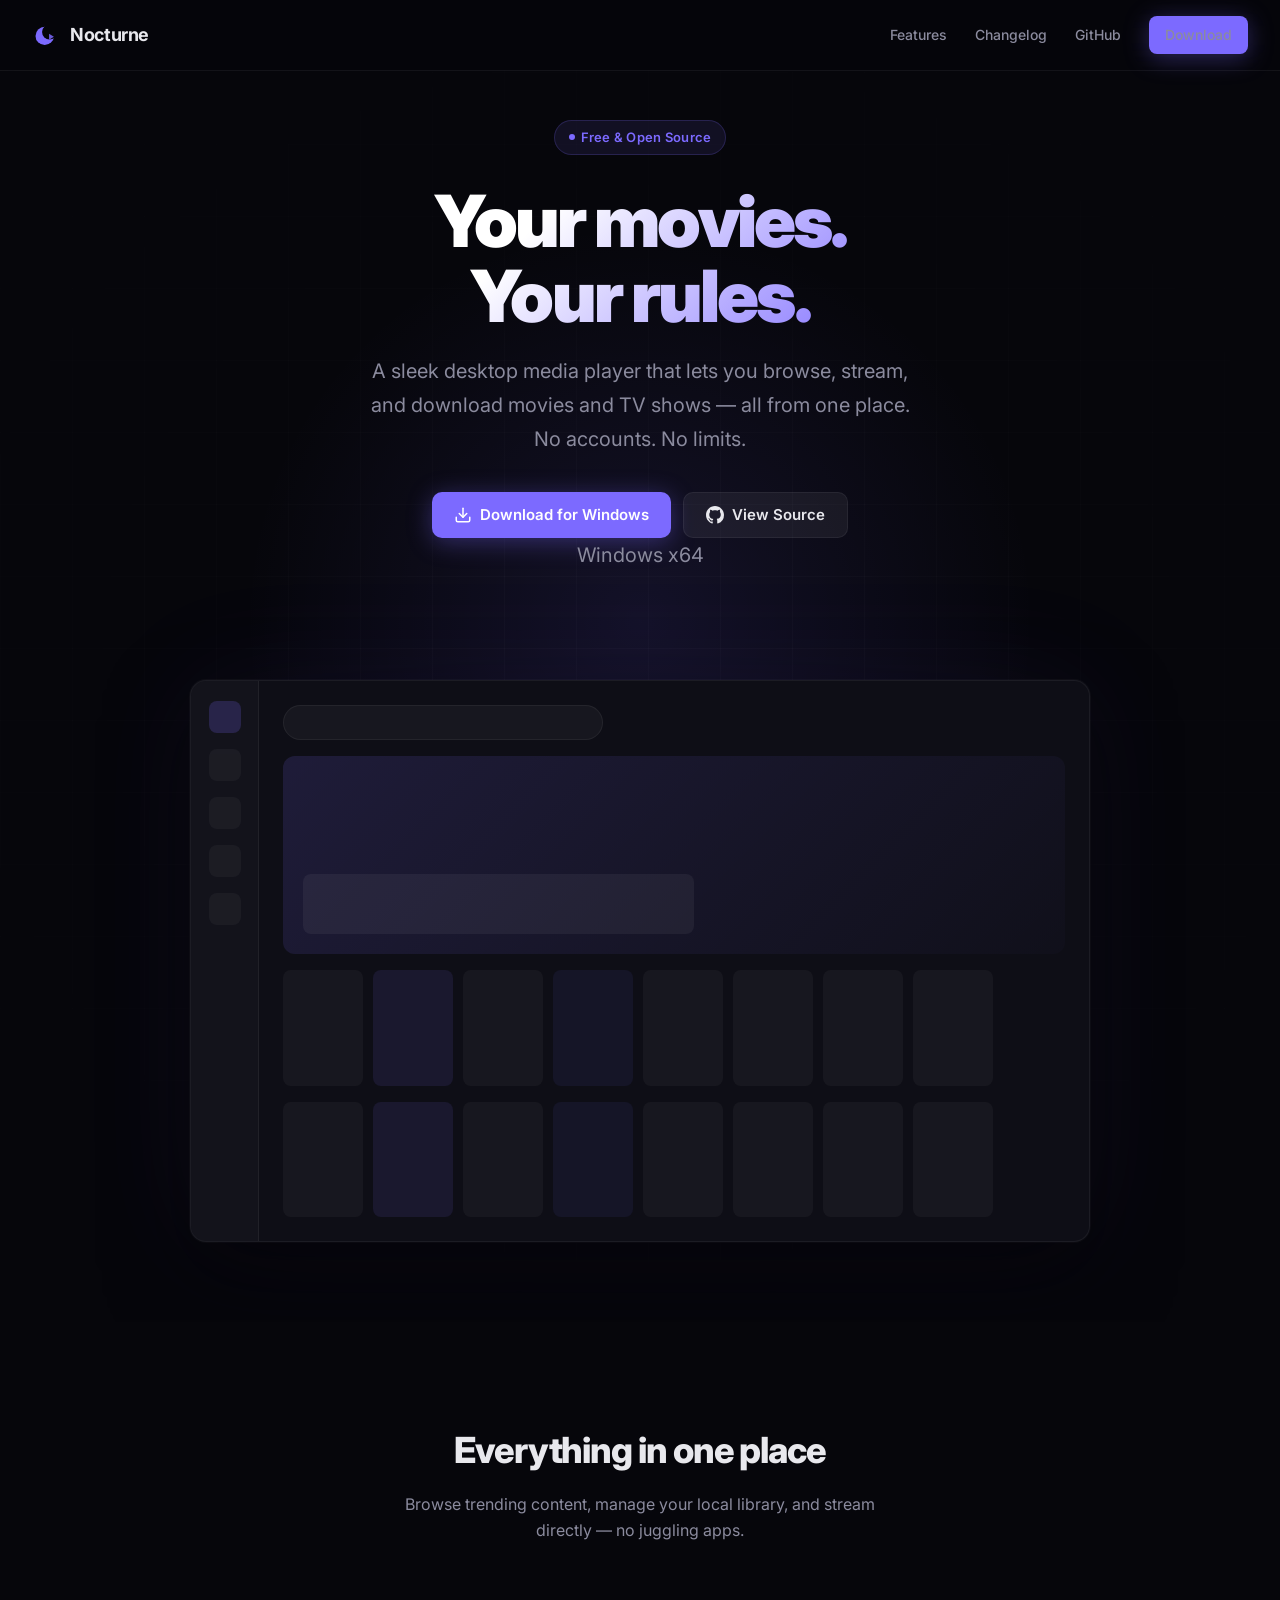
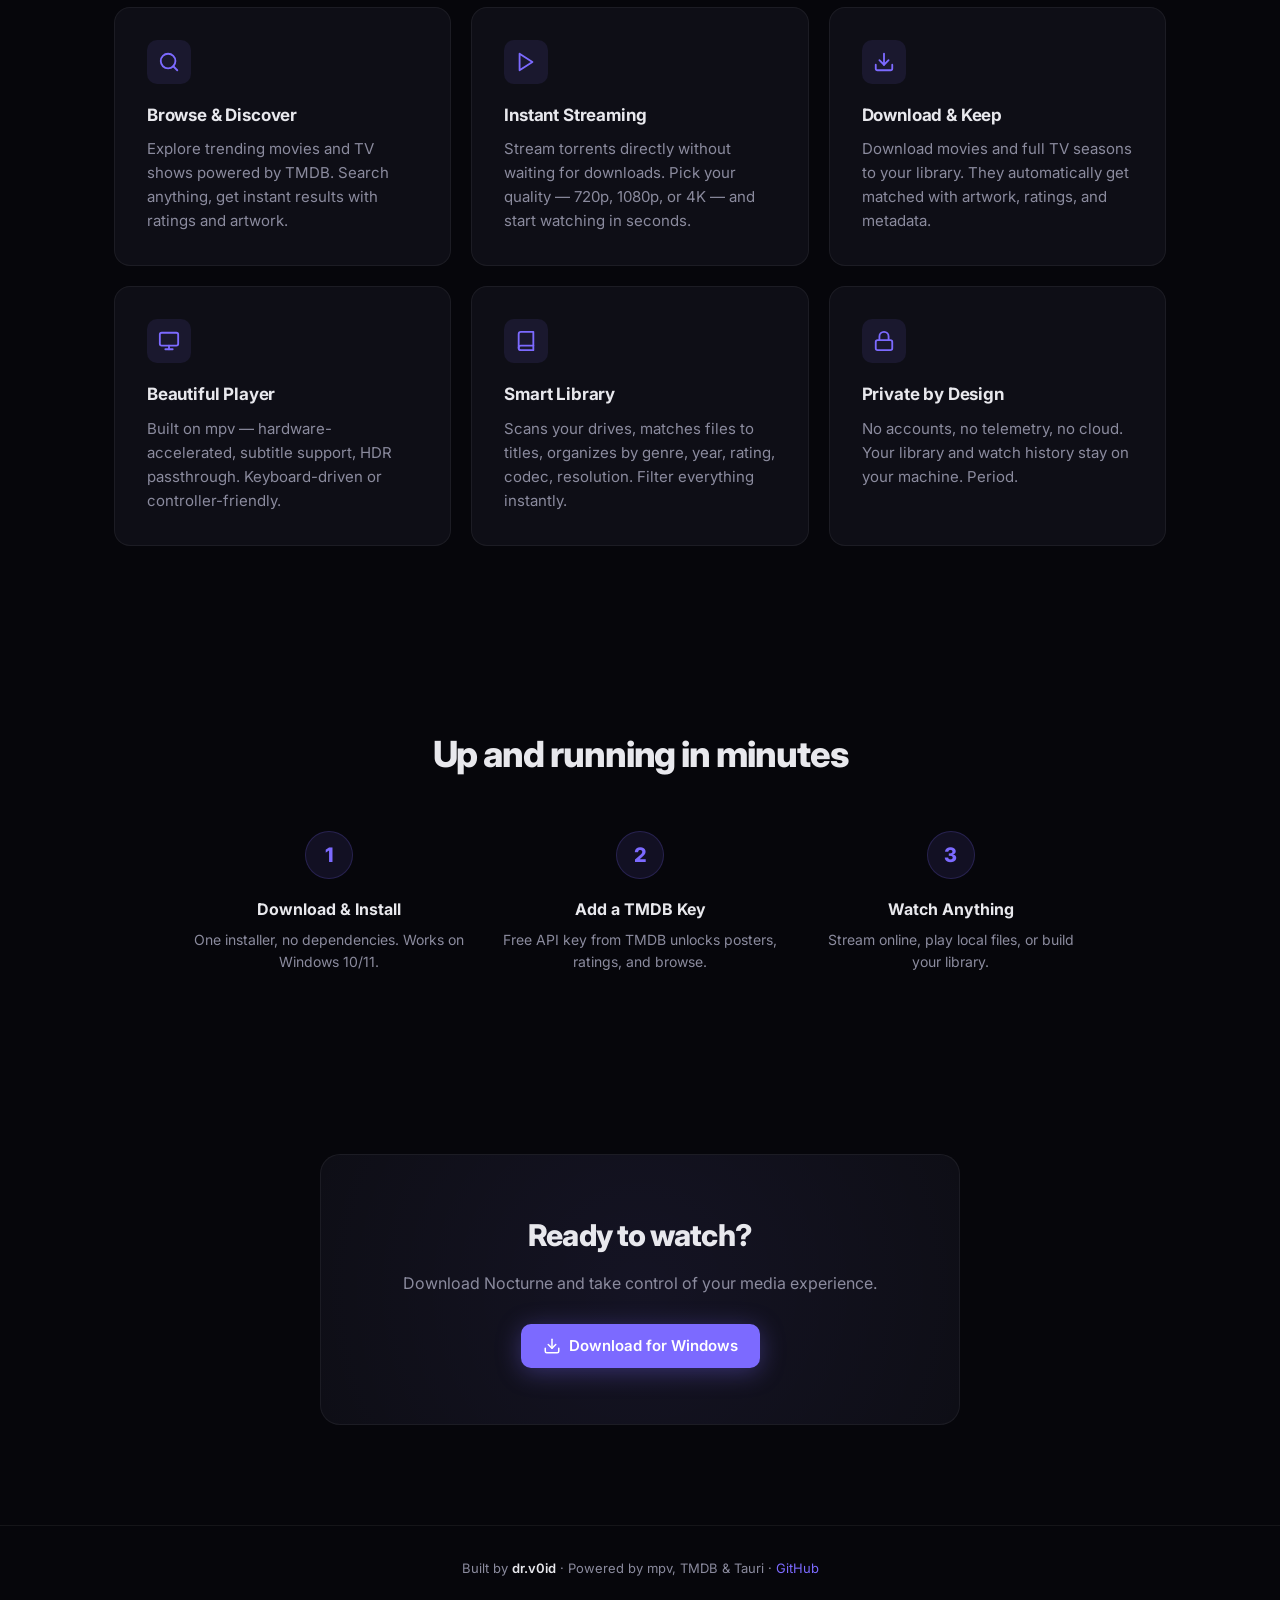
==== index.html @ 1c060f7e "initial commit — Nocturne landing page" ====
<!DOCTYPE html>
<html lang="en">
<head>
  <meta charset="UTF-8">
  <meta name="viewport" content="width=device-width, initial-scale=1.0">
  <title>Nocturne — Stream. Download. Watch.</title>
  <meta name="description" content="A beautiful desktop media player for browsing, streaming, and downloading movies and TV shows. Free and open source.">
  <link rel="preconnect" href="https://fonts.googleapis.com">
  <link rel="preconnect" href="https://fonts.gstatic.com" crossorigin>
  <link href="https://fonts.googleapis.com/css2?family=Inter:wght@400;500;600;700;800;900&display=swap" rel="stylesheet">
  <style>
    *, *::before, *::after { margin: 0; padding: 0; box-sizing: border-box; }

    :root {
      --bg: #06060b;
      --surface: #0e0e16;
      --surface-2: #14141f;
      --border: rgba(255 255 255 / 0.06);
      --text: #e8e8ed;
      --text-muted: #8b8b9e;
      --accent: #7c6aff;
      --accent-glow: rgba(124 106 255 / 0.35);
      --font: 'Inter', -apple-system, BlinkMacSystemFont, sans-serif;
    }

    html { scroll-behavior: smooth; }

    body {
      background: var(--bg);
      color: var(--text);
      font-family: var(--font);
      font-size: 16px;
      line-height: 1.6;
      -webkit-font-smoothing: antialiased;
      overflow-x: hidden;
    }

    a { color: var(--accent); text-decoration: none; }
    a:hover { text-decoration: underline; }

    /* ---- NAV ---- */
    nav {
      position: fixed;
      top: 0;
      left: 0;
      right: 0;
      z-index: 100;
      padding: 16px 32px;
      display: flex;
      align-items: center;
      justify-content: space-between;
      background: rgba(6 6 11 / 0.8);
      backdrop-filter: blur(20px);
      -webkit-backdrop-filter: blur(20px);
      border-bottom: 1px solid var(--border);
    }

    .nav-brand {
      display: flex;
      align-items: center;
      gap: 10px;
      font-weight: 700;
      font-size: 1.125rem;
      letter-spacing: -0.02em;
    }

    .nav-brand svg { color: var(--accent); }

    .nav-links { display: flex; gap: 28px; align-items: center; }
    .nav-links a {
      color: var(--text-muted);
      font-size: 0.875rem;
      font-weight: 500;
      transition: color 200ms;
    }
    .nav-links a:hover { color: var(--text); text-decoration: none; }

    .btn {
      display: inline-flex;
      align-items: center;
      gap: 8px;
      padding: 10px 22px;
      border-radius: 10px;
      font-family: var(--font);
      font-size: 0.9375rem;
      font-weight: 600;
      border: none;
      cursor: pointer;
      transition: all 200ms;
      text-decoration: none;
    }

    .btn-primary {
      background: var(--accent);
      color: #fff;
      box-shadow: 0 4px 24px var(--accent-glow);
    }
    .btn-primary:hover {
      transform: translateY(-1px);
      box-shadow: 0 8px 32px var(--accent-glow);
      text-decoration: none;
    }

    .btn-ghost {
      background: rgba(255 255 255 / 0.06);
      color: var(--text);
      border: 1px solid var(--border);
    }
    .btn-ghost:hover {
      background: rgba(255 255 255 / 0.1);
      text-decoration: none;
    }

    .btn-sm { padding: 8px 16px; font-size: 0.8125rem; border-radius: 8px; }

    /* ---- HERO ---- */
    .hero {
      position: relative;
      min-height: 100vh;
      display: flex;
      flex-direction: column;
      align-items: center;
      justify-content: center;
      text-align: center;
      padding: 120px 24px 80px;
      overflow: hidden;
    }

    .hero-glow {
      position: absolute;
      width: 800px;
      height: 800px;
      border-radius: 50%;
      background: radial-gradient(circle, rgba(124 106 255 / 0.12) 0%, transparent 70%);
      top: 50%;
      left: 50%;
      transform: translate(-50%, -55%);
      pointer-events: none;
    }

    .hero-grid {
      position: absolute;
      inset: 0;
      background-image:
        linear-gradient(rgba(255 255 255 / 0.02) 1px, transparent 1px),
        linear-gradient(90deg, rgba(255 255 255 / 0.02) 1px, transparent 1px);
      background-size: 72px 72px;
      mask-image: radial-gradient(ellipse 70% 60% at 50% 50%, black 20%, transparent 100%);
      -webkit-mask-image: radial-gradient(ellipse 70% 60% at 50% 50%, black 20%, transparent 100%);
      pointer-events: none;
    }

    .hero-content { position: relative; z-index: 1; max-width: 720px; }

    .hero-badge {
      display: inline-flex;
      align-items: center;
      gap: 6px;
      padding: 6px 14px;
      border-radius: 100px;
      background: rgba(124 106 255 / 0.1);
      border: 1px solid rgba(124 106 255 / 0.2);
      color: var(--accent);
      font-size: 0.8125rem;
      font-weight: 600;
      margin-bottom: 28px;
      letter-spacing: 0.02em;
    }

    .hero-badge span { display: inline-block; width: 6px; height: 6px; border-radius: 50%; background: var(--accent); }

    .hero h1 {
      font-size: clamp(2.75rem, 7vw, 4.5rem);
      font-weight: 900;
      line-height: 1.05;
      letter-spacing: -0.04em;
      margin-bottom: 20px;
      background: linear-gradient(135deg, #fff 30%, var(--accent) 100%);
      -webkit-background-clip: text;
      -webkit-text-fill-color: transparent;
      background-clip: text;
    }

    .hero p {
      font-size: clamp(1rem, 2.2vw, 1.25rem);
      color: var(--text-muted);
      max-width: 540px;
      margin: 0 auto 36px;
      line-height: 1.7;
    }

    .hero-actions { display: flex; gap: 12px; justify-content: center; flex-wrap: wrap; }

    .hero-version {
      margin-top: 20px;
      font-size: 0.8125rem;
      color: var(--text-muted);
    }

    .hero-visual {
      position: relative;
      z-index: 1;
      margin-top: 72px;
      width: 100%;
      max-width: 900px;
      aspect-ratio: 16 / 10;
      border-radius: 16px;
      overflow: hidden;
      background: var(--surface);
      border: 1px solid var(--border);
      box-shadow:
        0 32px 80px rgba(0 0 0 / 0.5),
        0 0 0 1px rgba(255 255 255 / 0.03),
        0 0 120px rgba(124 106 255 / 0.08);
    }

    .hero-visual-inner {
      width: 100%;
      height: 100%;
      display: flex;
      align-items: center;
      justify-content: center;
      background:
        radial-gradient(ellipse at 30% 50%, rgba(124 106 255 / 0.06) 0%, transparent 60%),
        linear-gradient(135deg, var(--surface) 0%, var(--bg) 100%);
    }

    .app-mock {
      display: flex;
      width: 100%;
      height: 100%;
    }

    .mock-rail {
      width: 68px;
      background: rgba(255 255 255 / 0.02);
      border-right: 1px solid var(--border);
      display: flex;
      flex-direction: column;
      align-items: center;
      padding: 20px 0;
      gap: 16px;
    }

    .mock-dot {
      width: 32px;
      height: 32px;
      border-radius: 8px;
      background: rgba(255 255 255 / 0.04);
    }
    .mock-dot.active { background: rgba(124 106 255 / 0.2); }

    .mock-content {
      flex: 1;
      padding: 24px;
      display: flex;
      flex-direction: column;
      gap: 16px;
    }

    .mock-search {
      height: 36px;
      border-radius: 18px;
      background: rgba(255 255 255 / 0.04);
      border: 1px solid var(--border);
      max-width: 320px;
    }

    .mock-hero-block {
      height: 40%;
      border-radius: 12px;
      background: linear-gradient(135deg, rgba(124 106 255 / 0.15), rgba(124 106 255 / 0.02));
      position: relative;
      overflow: hidden;
    }

    .mock-hero-block::after {
      content: '';
      position: absolute;
      bottom: 20px;
      left: 20px;
      width: 50%;
      height: 30%;
      background: rgba(255 255 255 / 0.05);
      border-radius: 8px;
    }

    .mock-row {
      display: flex;
      gap: 10px;
      overflow: hidden;
    }

    .mock-poster {
      width: 80px;
      flex-shrink: 0;
      aspect-ratio: 2 / 3;
      border-radius: 8px;
      background: rgba(255 255 255 / 0.04);
    }
    .mock-poster:nth-child(2) { background: rgba(124 106 255 / 0.1); }
    .mock-poster:nth-child(4) { background: rgba(99 102 241 / 0.08); }

    /* ---- FEATURES ---- */
    .features {
      padding: 100px 24px;
      max-width: 1100px;
      margin: 0 auto;
    }

    .features-head {
      text-align: center;
      margin-bottom: 64px;
    }

    .features-head h2 {
      font-size: 2.25rem;
      font-weight: 800;
      letter-spacing: -0.03em;
      margin-bottom: 12px;
    }

    .features-head p {
      color: var(--text-muted);
      max-width: 480px;
      margin: 0 auto;
    }

    .features-grid {
      display: grid;
      grid-template-columns: repeat(auto-fit, minmax(300px, 1fr));
      gap: 20px;
    }

    .feature {
      padding: 32px;
      border-radius: 16px;
      background: var(--surface);
      border: 1px solid var(--border);
      transition: border-color 300ms, transform 300ms;
    }
    .feature:hover {
      border-color: rgba(124 106 255 / 0.2);
      transform: translateY(-2px);
    }

    .feature-icon {
      width: 44px;
      height: 44px;
      border-radius: 10px;
      background: rgba(124 106 255 / 0.1);
      display: grid;
      place-items: center;
      margin-bottom: 18px;
      color: var(--accent);
    }

    .feature h3 {
      font-size: 1.0625rem;
      font-weight: 700;
      margin-bottom: 8px;
      letter-spacing: -0.01em;
    }

    .feature p {
      color: var(--text-muted);
      font-size: 0.9375rem;
      line-height: 1.6;
    }

    /* ---- HOW ---- */
    .how {
      padding: 80px 24px 100px;
      text-align: center;
    }

    .how h2 {
      font-size: 2.25rem;
      font-weight: 800;
      letter-spacing: -0.03em;
      margin-bottom: 48px;
    }

    .steps {
      display: flex;
      gap: 32px;
      justify-content: center;
      max-width: 900px;
      margin: 0 auto;
      flex-wrap: wrap;
    }

    .step {
      flex: 1;
      min-width: 220px;
      max-width: 280px;
      text-align: center;
    }

    .step-num {
      width: 48px;
      height: 48px;
      border-radius: 50%;
      background: rgba(124 106 255 / 0.1);
      border: 1px solid rgba(124 106 255 / 0.2);
      display: inline-grid;
      place-items: center;
      font-weight: 800;
      font-size: 1.25rem;
      color: var(--accent);
      margin-bottom: 18px;
    }

    .step h3 {
      font-size: 1rem;
      font-weight: 700;
      margin-bottom: 6px;
    }

    .step p {
      color: var(--text-muted);
      font-size: 0.875rem;
    }

    /* ---- CTA ---- */
    .cta {
      padding: 80px 24px 100px;
      text-align: center;
    }

    .cta-box {
      max-width: 640px;
      margin: 0 auto;
      padding: 56px 40px;
      border-radius: 20px;
      background: var(--surface);
      border: 1px solid var(--border);
      position: relative;
      overflow: hidden;
    }

    .cta-box::before {
      content: '';
      position: absolute;
      top: -50%;
      left: -50%;
      width: 200%;
      height: 200%;
      background: radial-gradient(circle at center, rgba(124 106 255 / 0.06) 0%, transparent 50%);
      pointer-events: none;
    }

    .cta-box h2 {
      font-size: 1.875rem;
      font-weight: 800;
      letter-spacing: -0.03em;
      margin-bottom: 12px;
      position: relative;
    }

    .cta-box p {
      color: var(--text-muted);
      margin-bottom: 28px;
      position: relative;
    }

    .cta-box .btn { position: relative; }

    /* ---- FOOTER ---- */
    footer {
      padding: 32px 24px;
      text-align: center;
      border-top: 1px solid var(--border);
      color: var(--text-muted);
      font-size: 0.8125rem;
    }

    footer .credit {
      font-weight: 600;
      color: var(--text);
    }

    /* ---- ANIMATIONS ---- */
    @keyframes fadeUp {
      from { opacity: 0; transform: translateY(24px); }
      to { opacity: 1; transform: translateY(0); }
    }

    .hero-content { animation: fadeUp 0.8s ease-out both; }
    .hero-visual { animation: fadeUp 0.8s 0.2s ease-out both; }

    .fade-in {
      opacity: 0;
      transform: translateY(20px);
      transition: opacity 0.6s ease-out, transform 0.6s ease-out;
    }
    .fade-in.visible {
      opacity: 1;
      transform: translateY(0);
    }

    /* ---- RESPONSIVE ---- */
    @media (max-width: 768px) {
      nav { padding: 12px 16px; }
      .nav-links a:not(.btn) { display: none; }
      .hero { padding: 100px 16px 60px; }
      .hero-visual { margin-top: 48px; border-radius: 12px; }
      .mock-rail { width: 48px; }
      .mock-poster { width: 56px; }
      .features { padding: 64px 16px; }
      .features-grid { grid-template-columns: 1fr; }
      .steps { flex-direction: column; align-items: center; }
    }
  </style>
</head>
<body>
  <nav>
    <div class="nav-brand">
      <svg width="28" height="28" viewBox="0 0 64 64" fill="none">
        <defs>
          <mask id="brand-cut">
            <rect width="64" height="64" fill="white"/>
            <circle cx="40" cy="25" r="17" fill="black"/>
          </mask>
        </defs>
        <circle cx="29" cy="34" r="21" fill="currentColor" mask="url(#brand-cut)"/>
        <path d="M39 29 L50 36 L39 43 Z" fill="currentColor" opacity="0.85"/>
      </svg>
      Nocturne
    </div>
    <div class="nav-links">
      <a href="#features">Features</a>
      <a href="https://github.com/FlinnZee/nocturne-app/releases" target="_blank">Changelog</a>
      <a href="https://github.com/FlinnZee/nocturne-app" target="_blank">GitHub</a>
      <a href="#download" class="btn btn-primary btn-sm">Download</a>
    </div>
  </nav>

  <section class="hero">
    <div class="hero-glow"></div>
    <div class="hero-grid"></div>
    <div class="hero-content">
      <div class="hero-badge"><span></span> Free &amp; Open Source</div>
      <h1>Your movies.<br>Your rules.</h1>
      <p>A sleek desktop media player that lets you browse, stream, and download movies and TV shows — all from one place. No accounts. No limits.</p>
      <div class="hero-actions">
        <a href="#" id="download-btn" class="btn btn-primary">
          <svg width="18" height="18" viewBox="0 0 24 24" fill="none" stroke="currentColor" stroke-width="2" stroke-linecap="round" stroke-linejoin="round"><path d="M21 15v4a2 2 0 0 1-2 2H5a2 2 0 0 1-2-2v-4"/><polyline points="7 10 12 15 17 10"/><line x1="12" y1="15" x2="12" y2="3"/></svg>
          Download for Windows
        </a>
        <a href="https://github.com/FlinnZee/nocturne-app" target="_blank" class="btn btn-ghost">
          <svg width="18" height="18" viewBox="0 0 24 24" fill="currentColor"><path d="M12 0C5.37 0 0 5.37 0 12c0 5.31 3.435 9.795 8.205 11.385.6.105.825-.255.825-.57 0-.285-.015-1.23-.015-2.235-3.015.555-3.795-.735-4.035-1.41-.135-.345-.72-1.41-1.23-1.695-.42-.225-1.02-.78-.015-.795.945-.015 1.62.87 1.845 1.23 1.08 1.815 2.805 1.305 3.495.99.105-.78.42-1.305.765-1.605-2.67-.3-5.46-1.335-5.46-5.925 0-1.305.465-2.385 1.23-3.225-.12-.3-.54-1.53.12-3.18 0 0 1.005-.315 3.3 1.23.96-.27 1.98-.405 3-.405s2.04.135 3 .405c2.295-1.56 3.3-1.23 3.3-1.23.66 1.65.24 2.88.12 3.18.765.84 1.23 1.905 1.23 3.225 0 4.605-2.805 5.625-5.475 5.925.435.375.81 1.095.81 2.22 0 1.605-.015 2.895-.015 3.3 0 .315.225.69.825.57A12.02 12.02 0 0 0 24 12c0-6.63-5.37-12-12-12z"/></svg>
          View Source
        </a>
      </div>
      <p class="hero-version" id="version-text">Latest release loading…</p>
    </div>

    <div class="hero-visual">
      <div class="app-mock">
        <div class="mock-rail">
          <div class="mock-dot active"></div>
          <div class="mock-dot"></div>
          <div class="mock-dot"></div>
          <div class="mock-dot"></div>
          <div class="mock-dot"></div>
        </div>
        <div class="mock-content">
          <div class="mock-search"></div>
          <div class="mock-hero-block"></div>
          <div class="mock-row">
            <div class="mock-poster"></div>
            <div class="mock-poster"></div>
            <div class="mock-poster"></div>
            <div class="mock-poster"></div>
            <div class="mock-poster"></div>
            <div class="mock-poster"></div>
            <div class="mock-poster"></div>
            <div class="mock-poster"></div>
          </div>
          <div class="mock-row">
            <div class="mock-poster"></div>
            <div class="mock-poster"></div>
            <div class="mock-poster"></div>
            <div class="mock-poster"></div>
            <div class="mock-poster"></div>
            <div class="mock-poster"></div>
            <div class="mock-poster"></div>
            <div class="mock-poster"></div>
          </div>
        </div>
      </div>
    </div>
  </section>

  <section class="features" id="features">
    <div class="features-head fade-in">
      <h2>Everything in one place</h2>
      <p>Browse trending content, manage your local library, and stream directly — no juggling apps.</p>
    </div>
    <div class="features-grid">
      <div class="feature fade-in">
        <div class="feature-icon">
          <svg width="22" height="22" viewBox="0 0 24 24" fill="none" stroke="currentColor" stroke-width="2" stroke-linecap="round" stroke-linejoin="round"><circle cx="11" cy="11" r="8"/><line x1="21" y1="21" x2="16.65" y2="16.65"/></svg>
        </div>
        <h3>Browse &amp; Discover</h3>
        <p>Explore trending movies and TV shows powered by TMDB. Search anything, get instant results with ratings and artwork.</p>
      </div>
      <div class="feature fade-in">
        <div class="feature-icon">
          <svg width="22" height="22" viewBox="0 0 24 24" fill="none" stroke="currentColor" stroke-width="2" stroke-linecap="round" stroke-linejoin="round"><polygon points="5 3 19 12 5 21 5 3"/></svg>
        </div>
        <h3>Instant Streaming</h3>
        <p>Stream torrents directly without waiting for downloads. Pick your quality — 720p, 1080p, or 4K — and start watching in seconds.</p>
      </div>
      <div class="feature fade-in">
        <div class="feature-icon">
          <svg width="22" height="22" viewBox="0 0 24 24" fill="none" stroke="currentColor" stroke-width="2" stroke-linecap="round" stroke-linejoin="round"><path d="M21 15v4a2 2 0 0 1-2 2H5a2 2 0 0 1-2-2v-4"/><polyline points="7 10 12 15 17 10"/><line x1="12" y1="15" x2="12" y2="3"/></svg>
        </div>
        <h3>Download &amp; Keep</h3>
        <p>Download movies and full TV seasons to your library. They automatically get matched with artwork, ratings, and metadata.</p>
      </div>
      <div class="feature fade-in">
        <div class="feature-icon">
          <svg width="22" height="22" viewBox="0 0 24 24" fill="none" stroke="currentColor" stroke-width="2" stroke-linecap="round" stroke-linejoin="round"><rect x="2" y="3" width="20" height="14" rx="2" ry="2"/><line x1="8" y1="21" x2="16" y2="21"/><line x1="12" y1="17" x2="12" y2="21"/></svg>
        </div>
        <h3>Beautiful Player</h3>
        <p>Built on mpv — hardware-accelerated, subtitle support, HDR passthrough. Keyboard-driven or controller-friendly.</p>
      </div>
      <div class="feature fade-in">
        <div class="feature-icon">
          <svg width="22" height="22" viewBox="0 0 24 24" fill="none" stroke="currentColor" stroke-width="2" stroke-linecap="round" stroke-linejoin="round"><path d="M4 19.5A2.5 2.5 0 0 1 6.5 17H20"/><path d="M6.5 2H20v20H6.5A2.5 2.5 0 0 1 4 19.5v-15A2.5 2.5 0 0 1 6.5 2z"/></svg>
        </div>
        <h3>Smart Library</h3>
        <p>Scans your drives, matches files to titles, organizes by genre, year, rating, codec, resolution. Filter everything instantly.</p>
      </div>
      <div class="feature fade-in">
        <div class="feature-icon">
          <svg width="22" height="22" viewBox="0 0 24 24" fill="none" stroke="currentColor" stroke-width="2" stroke-linecap="round" stroke-linejoin="round"><rect x="3" y="11" width="18" height="11" rx="2" ry="2"/><path d="M7 11V7a5 5 0 0 1 10 0v4"/></svg>
        </div>
        <h3>Private by Design</h3>
        <p>No accounts, no telemetry, no cloud. Your library and watch history stay on your machine. Period.</p>
      </div>
    </div>
  </section>

  <section class="how">
    <h2 class="fade-in">Up and running in minutes</h2>
    <div class="steps">
      <div class="step fade-in">
        <div class="step-num">1</div>
        <h3>Download &amp; Install</h3>
        <p>One installer, no dependencies. Works on Windows 10/11.</p>
      </div>
      <div class="step fade-in">
        <div class="step-num">2</div>
        <h3>Add a TMDB Key</h3>
        <p>Free API key from TMDB unlocks posters, ratings, and browse.</p>
      </div>
      <div class="step fade-in">
        <div class="step-num">3</div>
        <h3>Watch Anything</h3>
        <p>Stream online, play local files, or build your library.</p>
      </div>
    </div>
  </section>

  <section class="cta" id="download">
    <div class="cta-box fade-in">
      <h2>Ready to watch?</h2>
      <p>Download Nocturne and take control of your media experience.</p>
      <a href="#" id="cta-download-btn" class="btn btn-primary">
        <svg width="18" height="18" viewBox="0 0 24 24" fill="none" stroke="currentColor" stroke-width="2" stroke-linecap="round" stroke-linejoin="round"><path d="M21 15v4a2 2 0 0 1-2 2H5a2 2 0 0 1-2-2v-4"/><polyline points="7 10 12 15 17 10"/><line x1="12" y1="15" x2="12" y2="3"/></svg>
        Download for Windows
      </a>
    </div>
  </section>

  <footer>
    <p>Built by <span class="credit">dr.v0id</span> &middot; Powered by mpv, TMDB &amp; Tauri &middot; <a href="https://github.com/FlinnZee/nocturne-app" target="_blank">GitHub</a></p>
  </footer>

  <script>
    // Auto-fetch latest release
    (async () => {
      try {
        const res = await fetch('https://api.github.com/repos/FlinnZee/nocturne-app/releases/latest');
        if (!res.ok) throw new Error();
        const data = await res.json();
        const asset = data.assets?.find(a => a.name.endsWith('.exe'));
        const url = asset?.browser_download_url || data.html_url;
        const version = data.tag_name || '';

        document.getElementById('download-btn').href = url;
        document.getElementById('cta-download-btn').href = url;
        document.getElementById('version-text').textContent = version ? `${version} — Windows x64` : 'Windows x64';
      } catch {
        const fallback = 'https://github.com/FlinnZee/nocturne-app/releases/latest';
        document.getElementById('download-btn').href = fallback;
        document.getElementById('cta-download-btn').href = fallback;
        document.getElementById('version-text').textContent = 'Windows x64';
      }
    })();

    // Scroll fade-in
    const observer = new IntersectionObserver((entries) => {
      entries.forEach(e => { if (e.isIntersecting) { e.target.classList.add('visible'); observer.unobserve(e.target); } });
    }, { threshold: 0.15 });
    document.querySelectorAll('.fade-in').forEach(el => observer.observe(el));
  </script>
</body>
</html>
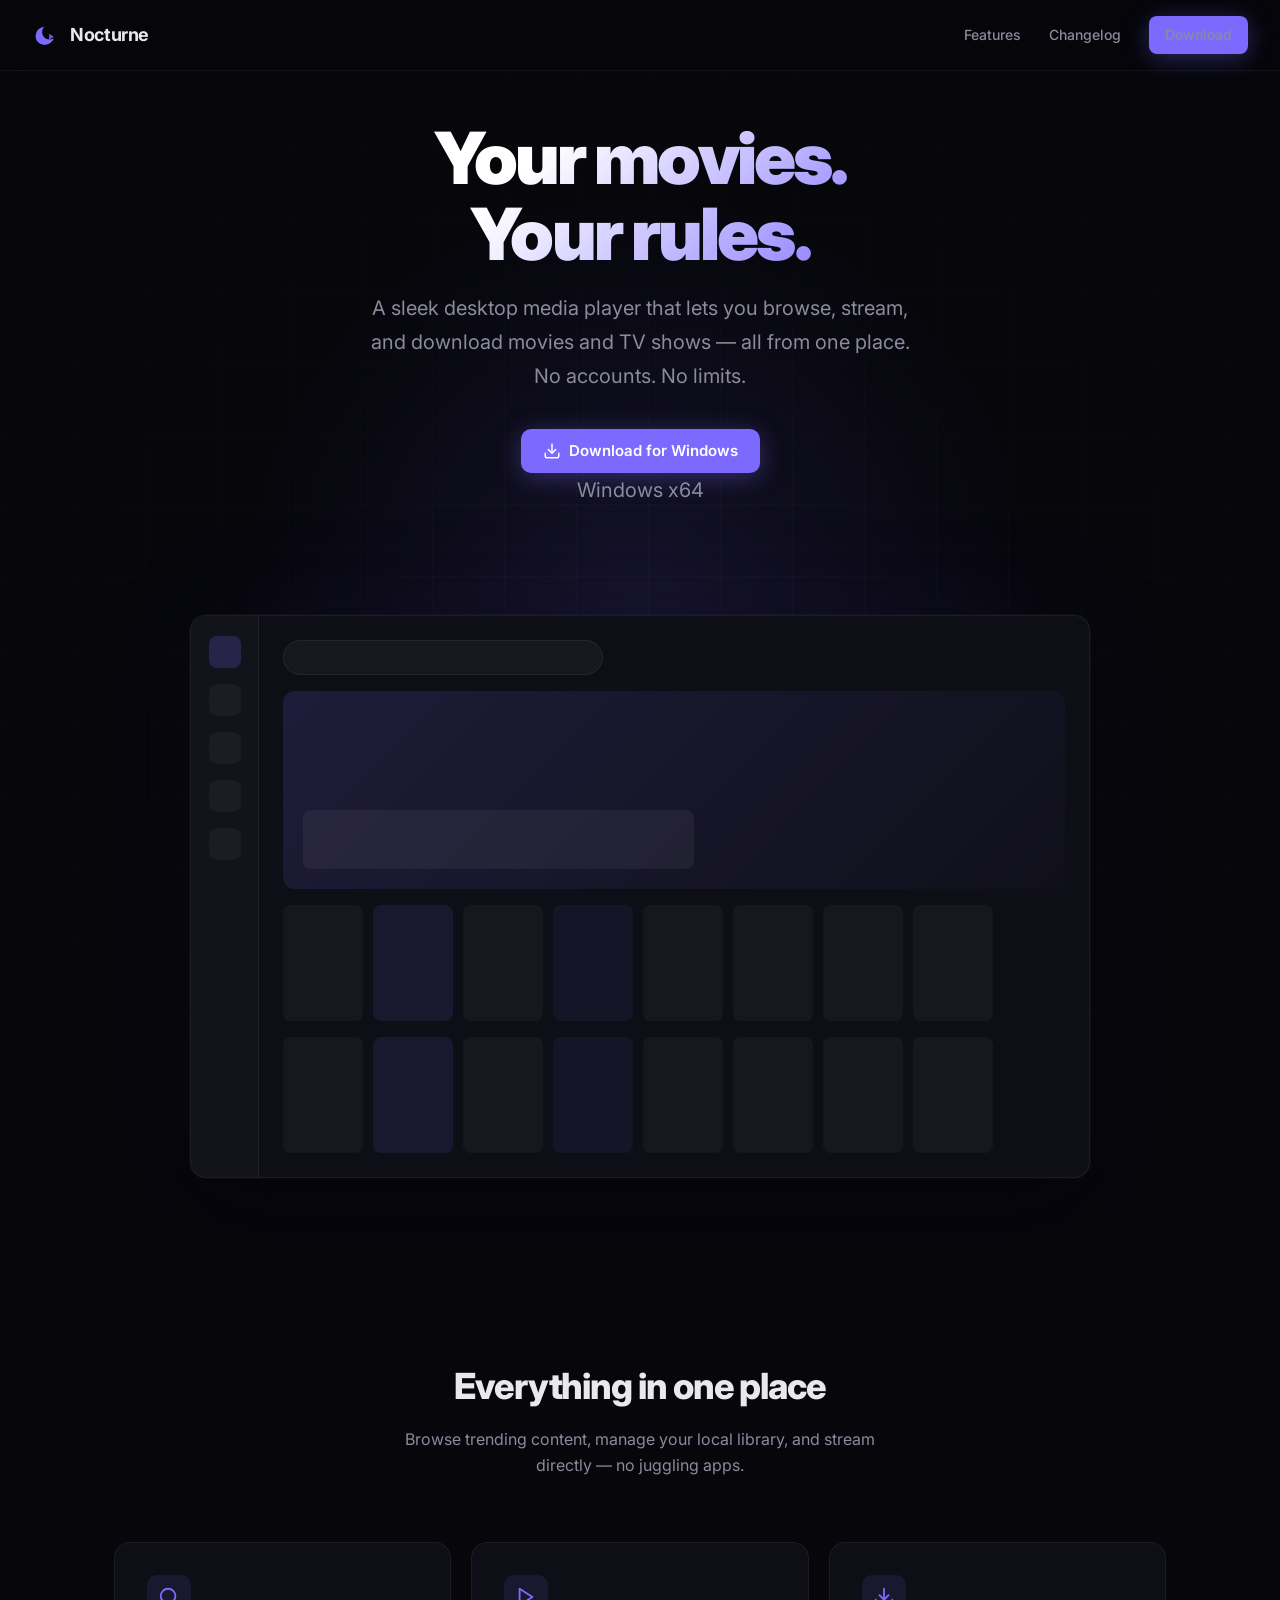
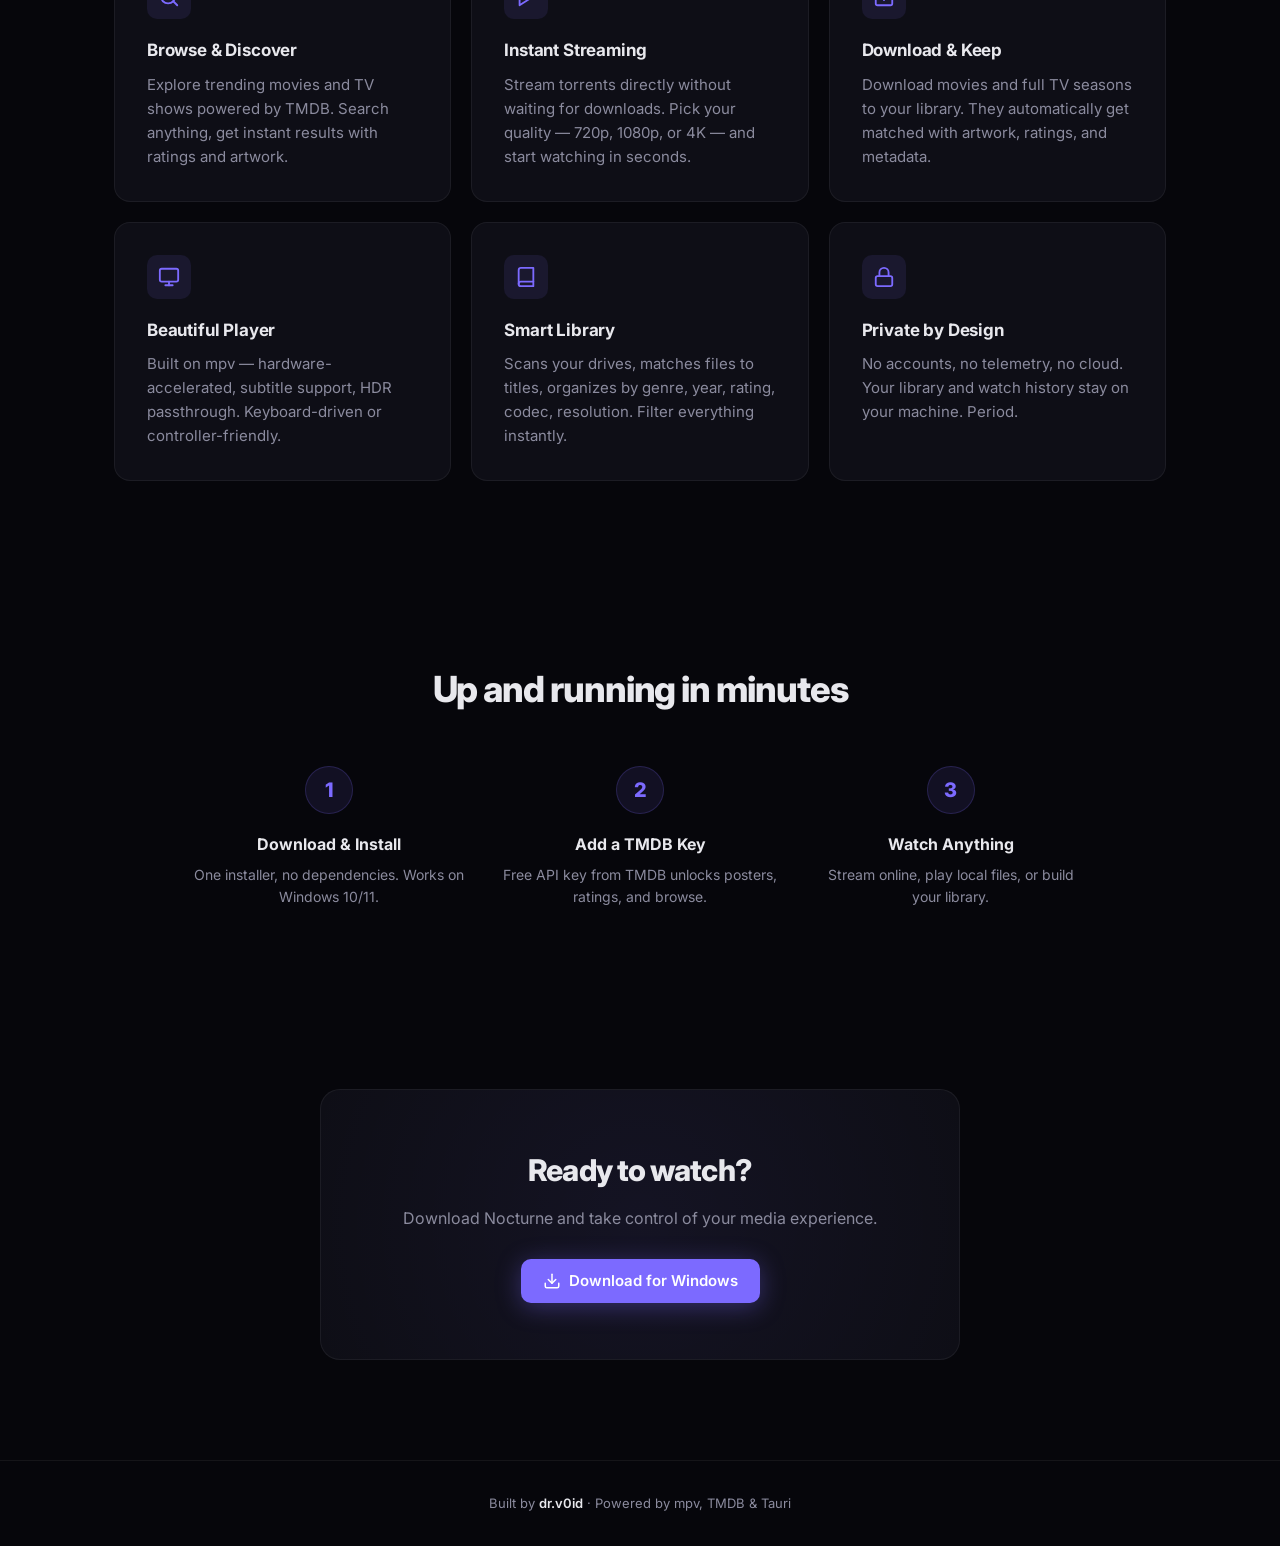
==== commit 3d55e7e2: "remove open source references and view source button" ====
--- a/index.html
+++ b/index.html
@@ -4,7 +4,7 @@
   <meta charset="UTF-8">
   <meta name="viewport" content="width=device-width, initial-scale=1.0">
   <title>Nocturne — Stream. Download. Watch.</title>
-  <meta name="description" content="A beautiful desktop media player for browsing, streaming, and downloading movies and TV shows. Free and open source.">
+  <meta name="description" content="A beautiful desktop media player for browsing, streaming, and downloading movies and TV shows. Free for Windows.">
   <link rel="preconnect" href="https://fonts.googleapis.com">
   <link rel="preconnect" href="https://fonts.gstatic.com" crossorigin>
   <link href="https://fonts.googleapis.com/css2?family=Inter:wght@400;500;600;700;800;900&display=swap" rel="stylesheet">
@@ -101,16 +101,6 @@
       text-decoration: none;
     }
 
-    .btn-ghost {
-      background: rgba(255 255 255 / 0.06);
-      color: var(--text);
-      border: 1px solid var(--border);
-    }
-    .btn-ghost:hover {
-      background: rgba(255 255 255 / 0.1);
-      text-decoration: none;
-    }
-
     .btn-sm { padding: 8px 16px; font-size: 0.8125rem; border-radius: 8px; }
 
     /* ---- HERO ---- */
@@ -151,23 +141,6 @@
     }
 
     .hero-content { position: relative; z-index: 1; max-width: 720px; }
-
-    .hero-badge {
-      display: inline-flex;
-      align-items: center;
-      gap: 6px;
-      padding: 6px 14px;
-      border-radius: 100px;
-      background: rgba(124 106 255 / 0.1);
-      border: 1px solid rgba(124 106 255 / 0.2);
-      color: var(--accent);
-      font-size: 0.8125rem;
-      font-weight: 600;
-      margin-bottom: 28px;
-      letter-spacing: 0.02em;
-    }
-
-    .hero-badge span { display: inline-block; width: 6px; height: 6px; border-radius: 50%; background: var(--accent); }
 
     .hero h1 {
       font-size: clamp(2.75rem, 7vw, 4.5rem);
@@ -531,7 +504,6 @@
     <div class="nav-links">
       <a href="#features">Features</a>
       <a href="https://github.com/FlinnZee/nocturne-app/releases" target="_blank">Changelog</a>
-      <a href="https://github.com/FlinnZee/nocturne-app" target="_blank">GitHub</a>
       <a href="#download" class="btn btn-primary btn-sm">Download</a>
     </div>
   </nav>
@@ -540,17 +512,12 @@
     <div class="hero-glow"></div>
     <div class="hero-grid"></div>
     <div class="hero-content">
-      <div class="hero-badge"><span></span> Free &amp; Open Source</div>
       <h1>Your movies.<br>Your rules.</h1>
       <p>A sleek desktop media player that lets you browse, stream, and download movies and TV shows — all from one place. No accounts. No limits.</p>
       <div class="hero-actions">
         <a href="#" id="download-btn" class="btn btn-primary">
           <svg width="18" height="18" viewBox="0 0 24 24" fill="none" stroke="currentColor" stroke-width="2" stroke-linecap="round" stroke-linejoin="round"><path d="M21 15v4a2 2 0 0 1-2 2H5a2 2 0 0 1-2-2v-4"/><polyline points="7 10 12 15 17 10"/><line x1="12" y1="15" x2="12" y2="3"/></svg>
           Download for Windows
-        </a>
-        <a href="https://github.com/FlinnZee/nocturne-app" target="_blank" class="btn btn-ghost">
-          <svg width="18" height="18" viewBox="0 0 24 24" fill="currentColor"><path d="M12 0C5.37 0 0 5.37 0 12c0 5.31 3.435 9.795 8.205 11.385.6.105.825-.255.825-.57 0-.285-.015-1.23-.015-2.235-3.015.555-3.795-.735-4.035-1.41-.135-.345-.72-1.41-1.23-1.695-.42-.225-1.02-.78-.015-.795.945-.015 1.62.87 1.845 1.23 1.08 1.815 2.805 1.305 3.495.99.105-.78.42-1.305.765-1.605-2.67-.3-5.46-1.335-5.46-5.925 0-1.305.465-2.385 1.23-3.225-.12-.3-.54-1.53.12-3.18 0 0 1.005-.315 3.3 1.23.96-.27 1.98-.405 3-.405s2.04.135 3 .405c2.295-1.56 3.3-1.23 3.3-1.23.66 1.65.24 2.88.12 3.18.765.84 1.23 1.905 1.23 3.225 0 4.605-2.805 5.625-5.475 5.925.435.375.81 1.095.81 2.22 0 1.605-.015 2.895-.015 3.3 0 .315.225.69.825.57A12.02 12.02 0 0 0 24 12c0-6.63-5.37-12-12-12z"/></svg>
-          View Source
         </a>
       </div>
       <p class="hero-version" id="version-text">Latest release loading…</p>
@@ -677,7 +644,7 @@
   </section>
 
   <footer>
-    <p>Built by <span class="credit">dr.v0id</span> &middot; Powered by mpv, TMDB &amp; Tauri &middot; <a href="https://github.com/FlinnZee/nocturne-app" target="_blank">GitHub</a></p>
+    <p>Built by <span class="credit">dr.v0id</span> &middot; Powered by mpv, TMDB &amp; Tauri</p>
   </footer>
 
   <script>
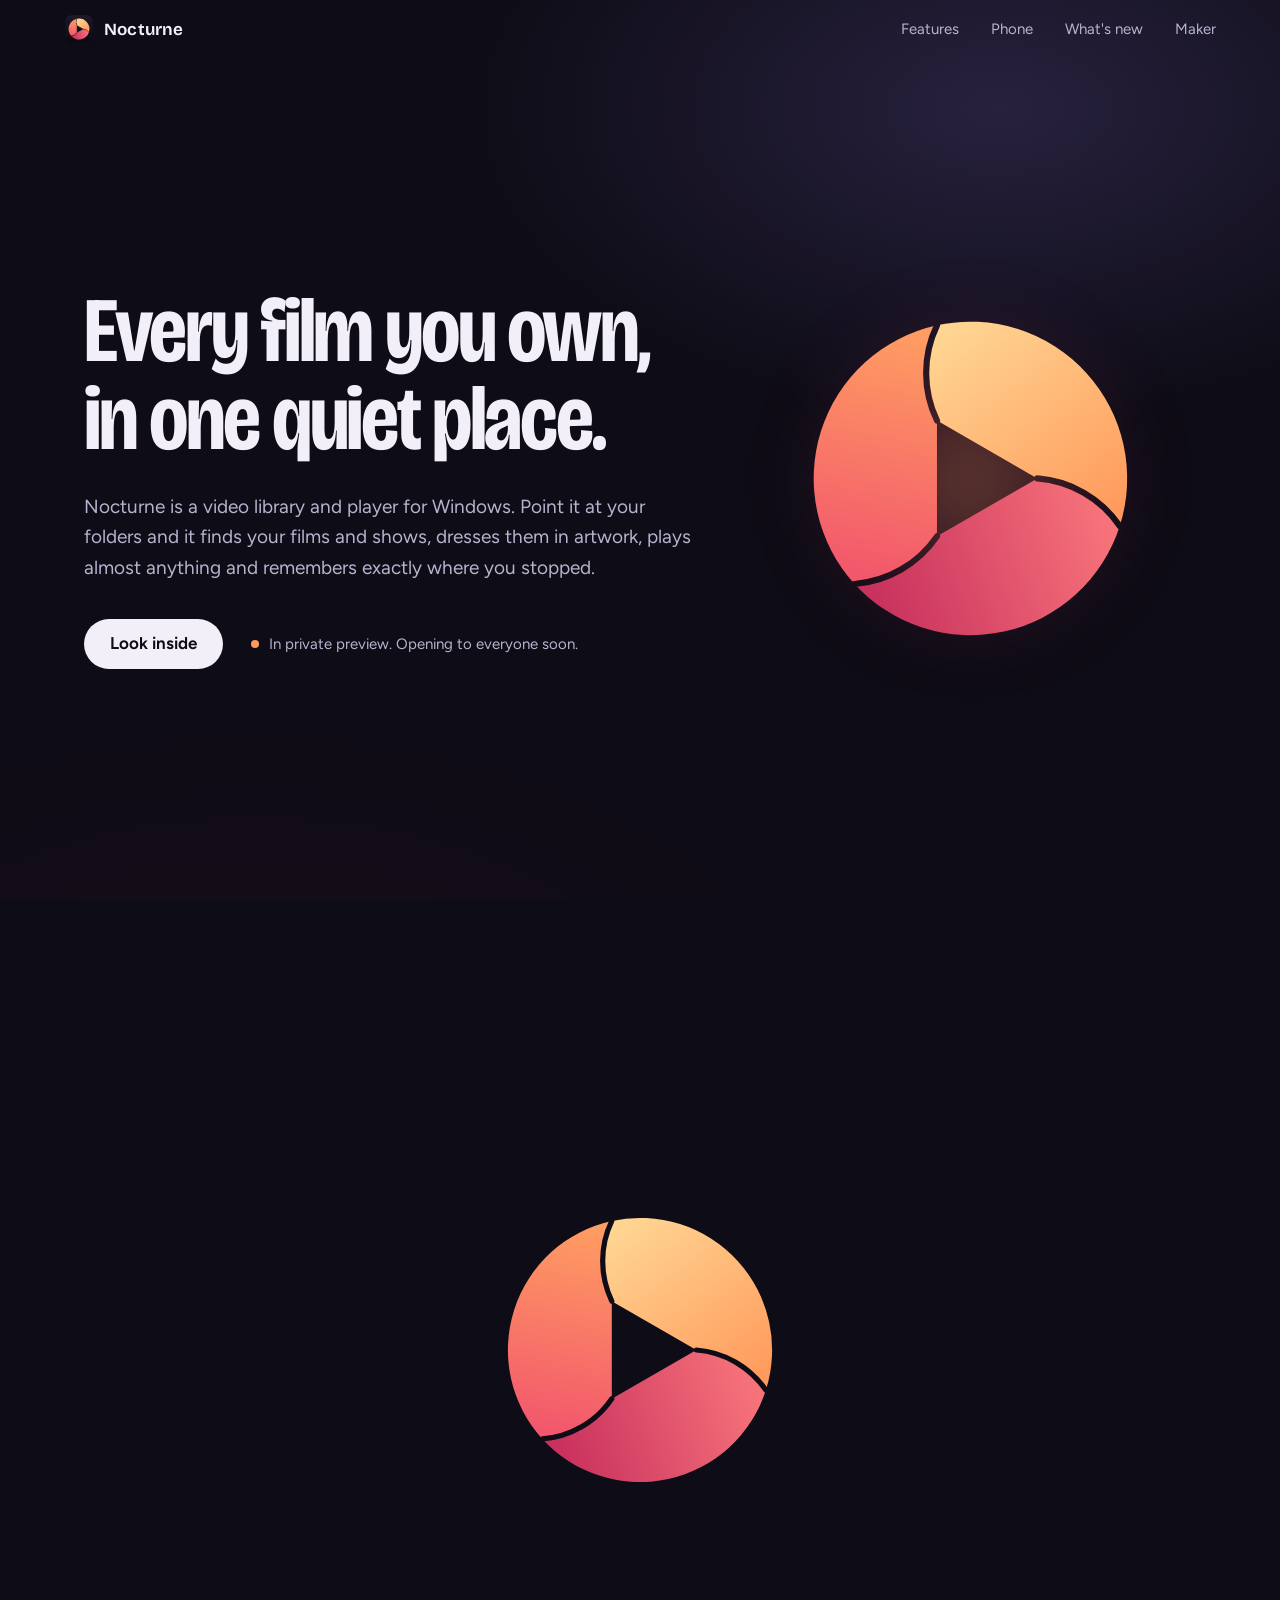
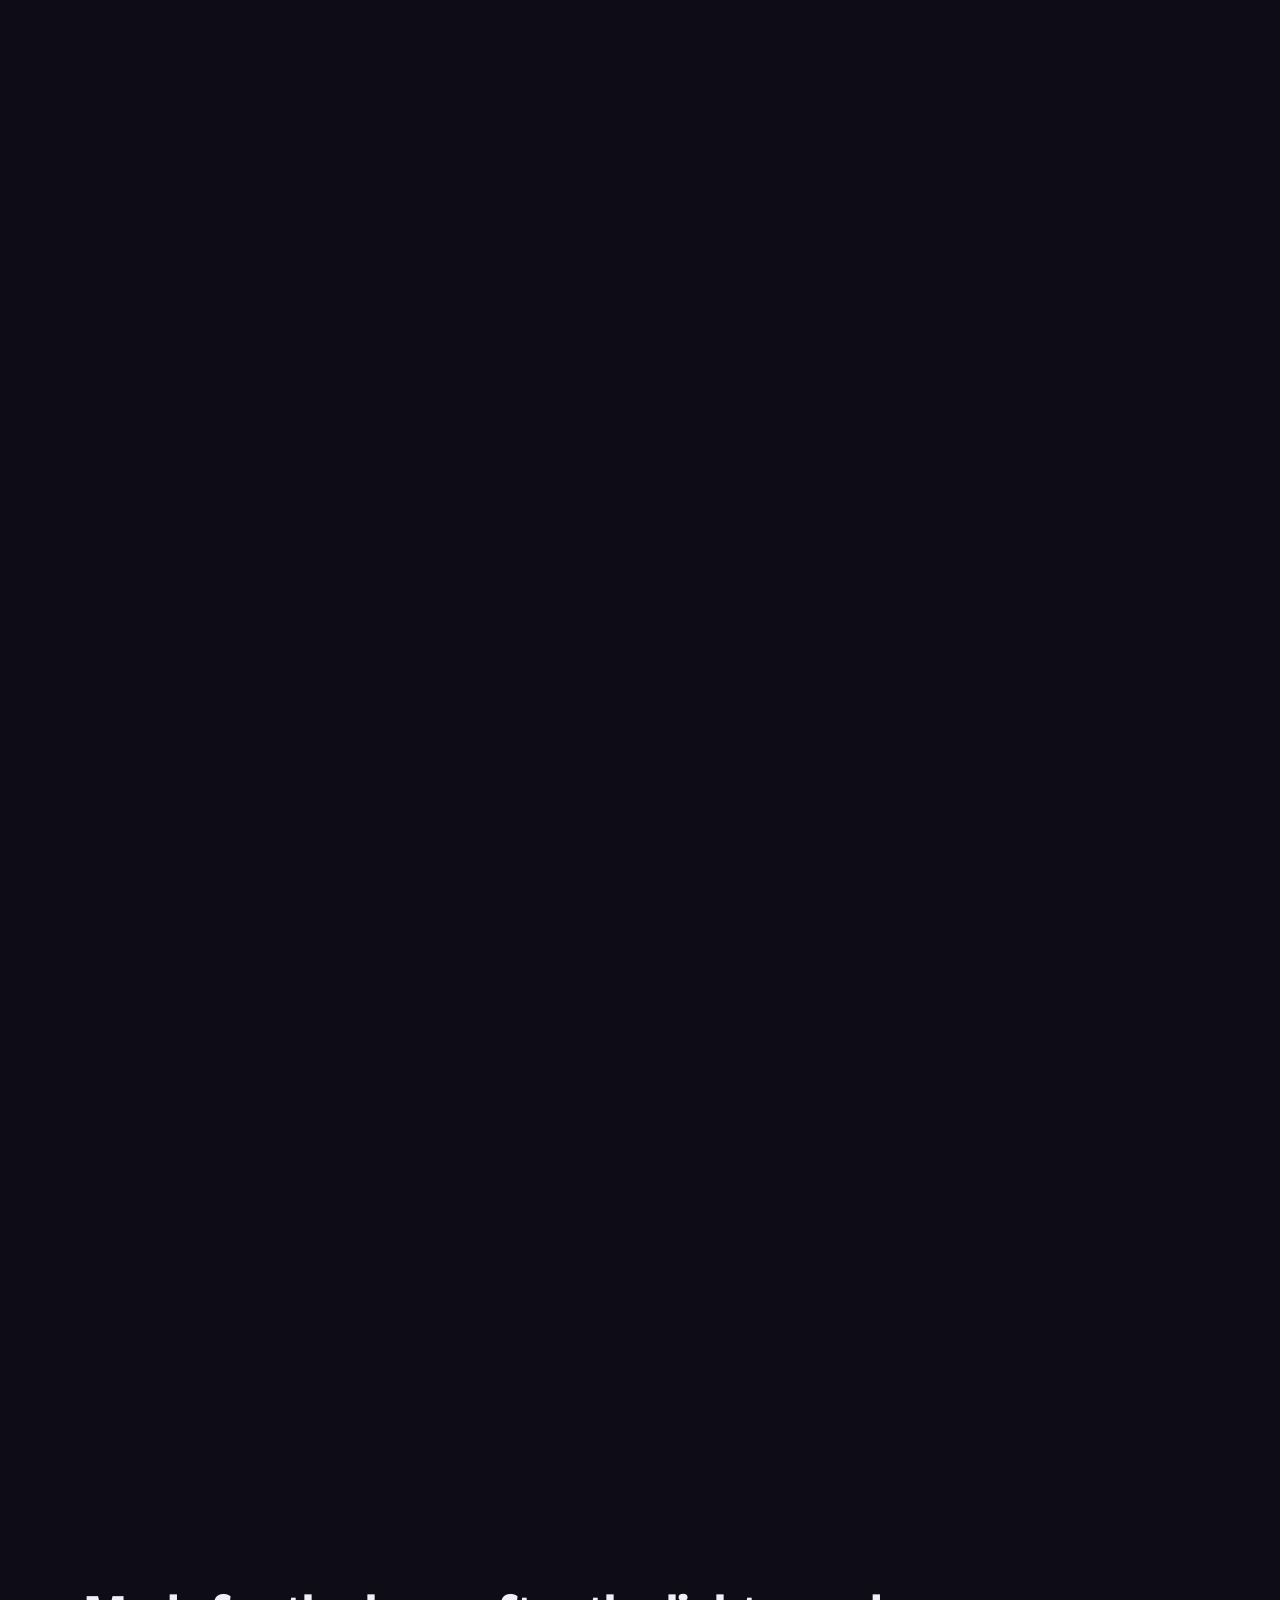
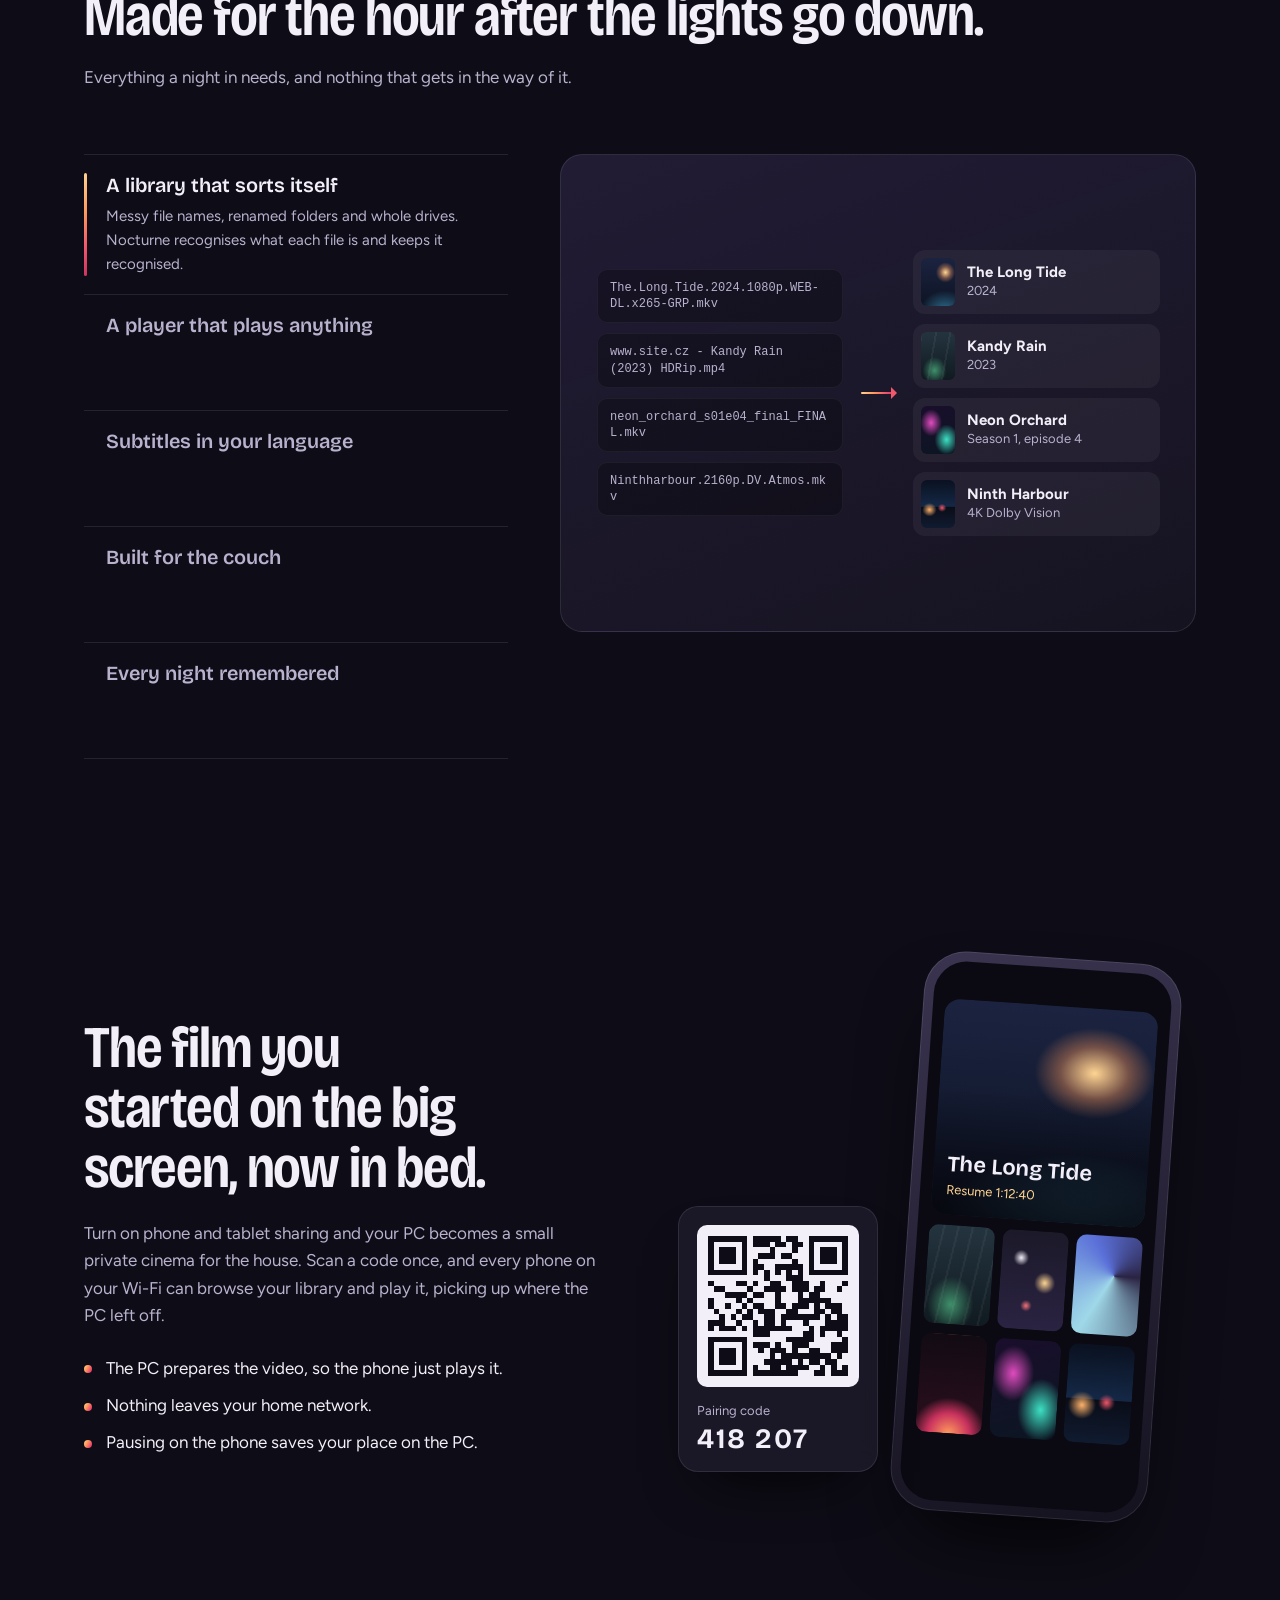
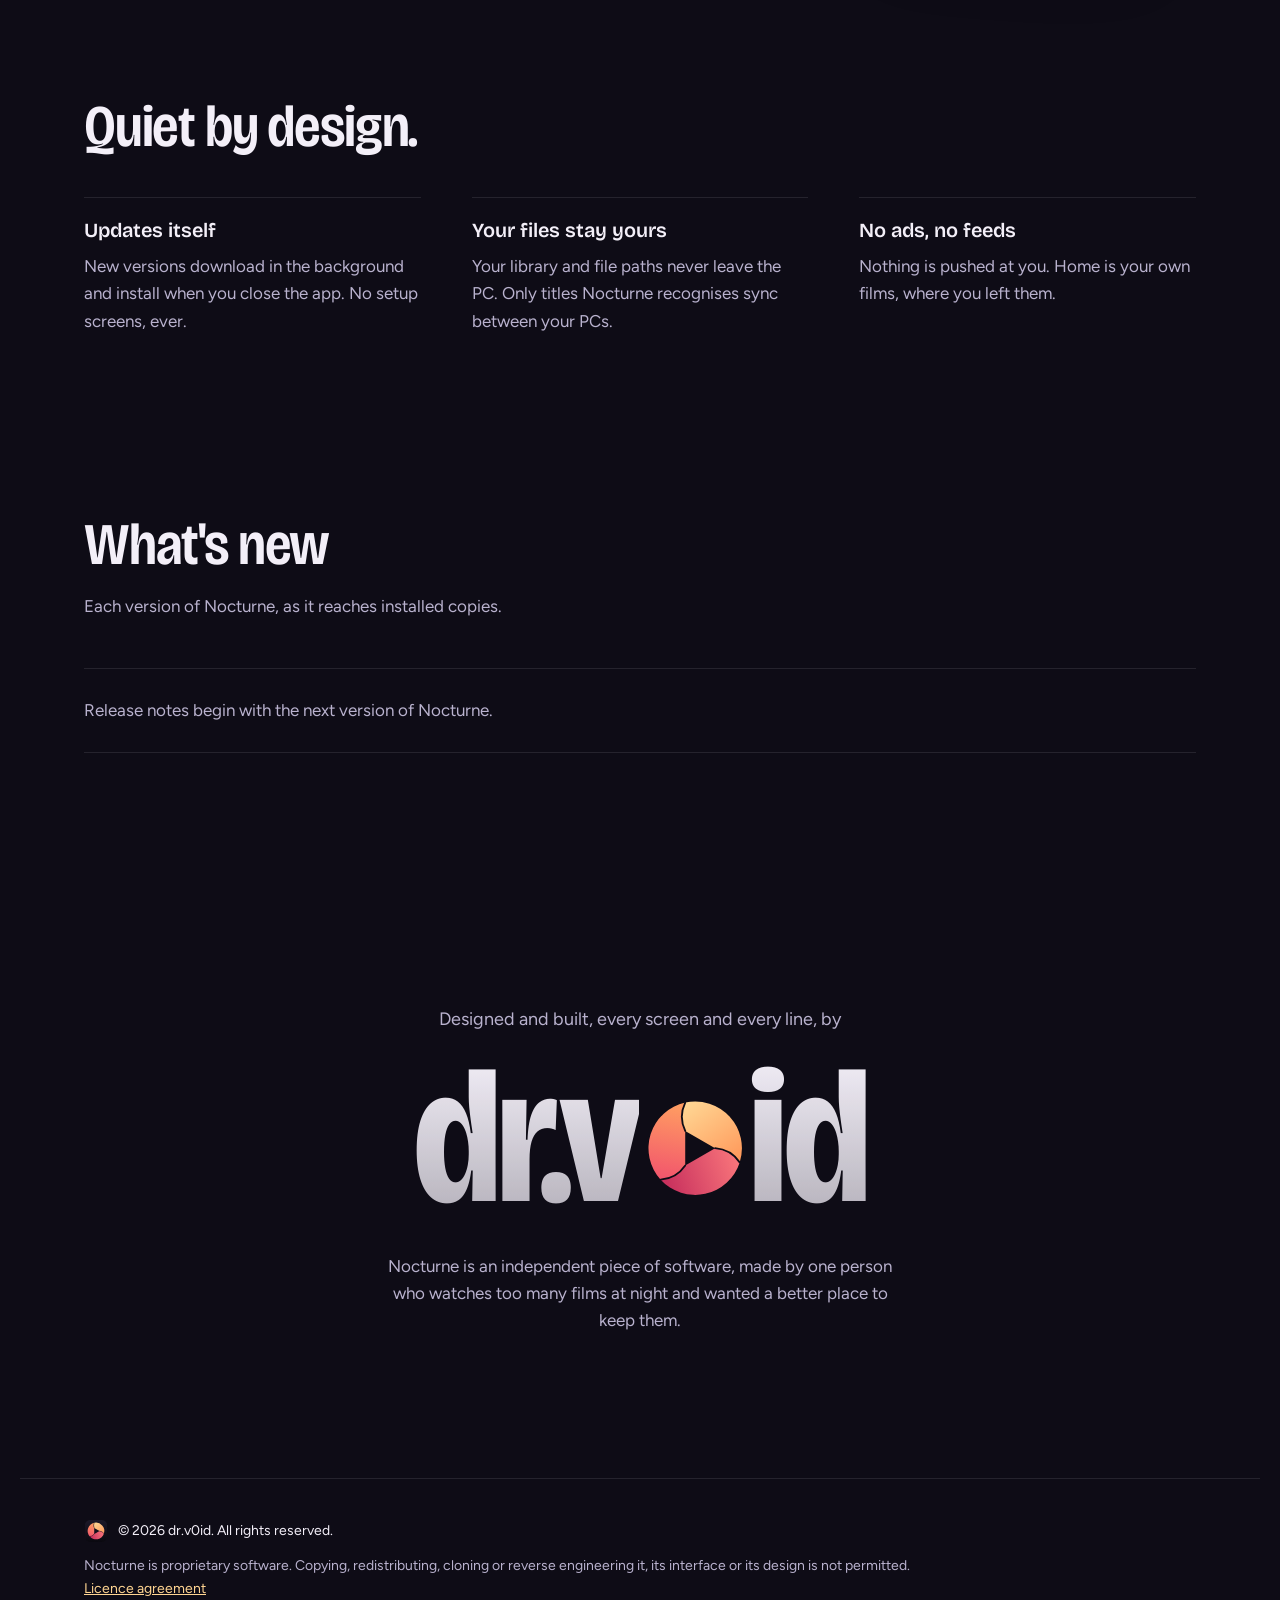
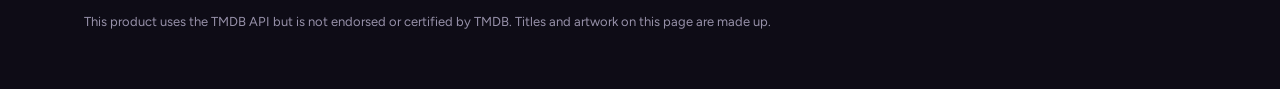
==== commit e36361f4: "New website" ====
--- a/index.html
+++ b/index.html
@@ -1,679 +1,299 @@
-<!DOCTYPE html>
+<!doctype html>
 <html lang="en">
 <head>
-  <meta charset="UTF-8">
-  <meta name="viewport" content="width=device-width, initial-scale=1.0">
-  <title>Nocturne — Stream. Download. Watch.</title>
-  <meta name="description" content="A beautiful desktop media player for browsing, streaming, and downloading movies and TV shows. Free for Windows.">
+  <meta charset="utf-8">
+  <meta name="viewport" content="width=device-width, initial-scale=1">
+  <title>Nocturne — your films, in one quiet place</title>
+  <meta name="description" content="Nocturne is a video library and player for Windows. It finds your films and shows, dresses them in artwork, plays almost anything and remembers where you stopped.">
+  <meta name="theme-color" content="#0E0C16">
+  <meta property="og:title" content="Nocturne">
+  <meta property="og:description" content="A video library and player for Windows, made by dr.v0id.">
+  <meta property="og:image" content="assets/icon-512.png">
+  <link rel="icon" href="assets/icon.svg" type="image/svg+xml">
+  <link rel="apple-touch-icon" href="assets/icon-192.png">
   <link rel="preconnect" href="https://fonts.googleapis.com">
   <link rel="preconnect" href="https://fonts.gstatic.com" crossorigin>
-  <link href="https://fonts.googleapis.com/css2?family=Inter:wght@400;500;600;700;800;900&display=swap" rel="stylesheet">
-  <style>
-    *, *::before, *::after { margin: 0; padding: 0; box-sizing: border-box; }
-
-    :root {
-      --bg: #06060b;
-      --surface: #0e0e16;
-      --surface-2: #14141f;
-      --border: rgba(255 255 255 / 0.06);
-      --text: #e8e8ed;
-      --text-muted: #8b8b9e;
-      --accent: #7c6aff;
-      --accent-glow: rgba(124 106 255 / 0.35);
-      --font: 'Inter', -apple-system, BlinkMacSystemFont, sans-serif;
-    }
-
-    html { scroll-behavior: smooth; }
-
-    body {
-      background: var(--bg);
-      color: var(--text);
-      font-family: var(--font);
-      font-size: 16px;
-      line-height: 1.6;
-      -webkit-font-smoothing: antialiased;
-      overflow-x: hidden;
-    }
-
-    a { color: var(--accent); text-decoration: none; }
-    a:hover { text-decoration: underline; }
-
-    /* ---- NAV ---- */
-    nav {
-      position: fixed;
-      top: 0;
-      left: 0;
-      right: 0;
-      z-index: 100;
-      padding: 16px 32px;
-      display: flex;
-      align-items: center;
-      justify-content: space-between;
-      background: rgba(6 6 11 / 0.8);
-      backdrop-filter: blur(20px);
-      -webkit-backdrop-filter: blur(20px);
-      border-bottom: 1px solid var(--border);
-    }
-
-    .nav-brand {
-      display: flex;
-      align-items: center;
-      gap: 10px;
-      font-weight: 700;
-      font-size: 1.125rem;
-      letter-spacing: -0.02em;
-    }
-
-    .nav-brand svg { color: var(--accent); }
-
-    .nav-links { display: flex; gap: 28px; align-items: center; }
-    .nav-links a {
-      color: var(--text-muted);
-      font-size: 0.875rem;
-      font-weight: 500;
-      transition: color 200ms;
-    }
-    .nav-links a:hover { color: var(--text); text-decoration: none; }
-
-    .btn {
-      display: inline-flex;
-      align-items: center;
-      gap: 8px;
-      padding: 10px 22px;
-      border-radius: 10px;
-      font-family: var(--font);
-      font-size: 0.9375rem;
-      font-weight: 600;
-      border: none;
-      cursor: pointer;
-      transition: all 200ms;
-      text-decoration: none;
-    }
-
-    .btn-primary {
-      background: var(--accent);
-      color: #fff;
-      box-shadow: 0 4px 24px var(--accent-glow);
-    }
-    .btn-primary:hover {
-      transform: translateY(-1px);
-      box-shadow: 0 8px 32px var(--accent-glow);
-      text-decoration: none;
-    }
-
-    .btn-sm { padding: 8px 16px; font-size: 0.8125rem; border-radius: 8px; }
-
-    /* ---- HERO ---- */
-    .hero {
-      position: relative;
-      min-height: 100vh;
-      display: flex;
-      flex-direction: column;
-      align-items: center;
-      justify-content: center;
-      text-align: center;
-      padding: 120px 24px 80px;
-      overflow: hidden;
-    }
-
-    .hero-glow {
-      position: absolute;
-      width: 800px;
-      height: 800px;
-      border-radius: 50%;
-      background: radial-gradient(circle, rgba(124 106 255 / 0.12) 0%, transparent 70%);
-      top: 50%;
-      left: 50%;
-      transform: translate(-50%, -55%);
-      pointer-events: none;
-    }
-
-    .hero-grid {
-      position: absolute;
-      inset: 0;
-      background-image:
-        linear-gradient(rgba(255 255 255 / 0.02) 1px, transparent 1px),
-        linear-gradient(90deg, rgba(255 255 255 / 0.02) 1px, transparent 1px);
-      background-size: 72px 72px;
-      mask-image: radial-gradient(ellipse 70% 60% at 50% 50%, black 20%, transparent 100%);
-      -webkit-mask-image: radial-gradient(ellipse 70% 60% at 50% 50%, black 20%, transparent 100%);
-      pointer-events: none;
-    }
-
-    .hero-content { position: relative; z-index: 1; max-width: 720px; }
-
-    .hero h1 {
-      font-size: clamp(2.75rem, 7vw, 4.5rem);
-      font-weight: 900;
-      line-height: 1.05;
-      letter-spacing: -0.04em;
-      margin-bottom: 20px;
-      background: linear-gradient(135deg, #fff 30%, var(--accent) 100%);
-      -webkit-background-clip: text;
-      -webkit-text-fill-color: transparent;
-      background-clip: text;
-    }
-
-    .hero p {
-      font-size: clamp(1rem, 2.2vw, 1.25rem);
-      color: var(--text-muted);
-      max-width: 540px;
-      margin: 0 auto 36px;
-      line-height: 1.7;
-    }
-
-    .hero-actions { display: flex; gap: 12px; justify-content: center; flex-wrap: wrap; }
-
-    .hero-version {
-      margin-top: 20px;
-      font-size: 0.8125rem;
-      color: var(--text-muted);
-    }
-
-    .hero-visual {
-      position: relative;
-      z-index: 1;
-      margin-top: 72px;
-      width: 100%;
-      max-width: 900px;
-      aspect-ratio: 16 / 10;
-      border-radius: 16px;
-      overflow: hidden;
-      background: var(--surface);
-      border: 1px solid var(--border);
-      box-shadow:
-        0 32px 80px rgba(0 0 0 / 0.5),
-        0 0 0 1px rgba(255 255 255 / 0.03),
-        0 0 120px rgba(124 106 255 / 0.08);
-    }
-
-    .hero-visual-inner {
-      width: 100%;
-      height: 100%;
-      display: flex;
-      align-items: center;
-      justify-content: center;
-      background:
-        radial-gradient(ellipse at 30% 50%, rgba(124 106 255 / 0.06) 0%, transparent 60%),
-        linear-gradient(135deg, var(--surface) 0%, var(--bg) 100%);
-    }
-
-    .app-mock {
-      display: flex;
-      width: 100%;
-      height: 100%;
-    }
-
-    .mock-rail {
-      width: 68px;
-      background: rgba(255 255 255 / 0.02);
-      border-right: 1px solid var(--border);
-      display: flex;
-      flex-direction: column;
-      align-items: center;
-      padding: 20px 0;
-      gap: 16px;
-    }
-
-    .mock-dot {
-      width: 32px;
-      height: 32px;
-      border-radius: 8px;
-      background: rgba(255 255 255 / 0.04);
-    }
-    .mock-dot.active { background: rgba(124 106 255 / 0.2); }
-
-    .mock-content {
-      flex: 1;
-      padding: 24px;
-      display: flex;
-      flex-direction: column;
-      gap: 16px;
-    }
-
-    .mock-search {
-      height: 36px;
-      border-radius: 18px;
-      background: rgba(255 255 255 / 0.04);
-      border: 1px solid var(--border);
-      max-width: 320px;
-    }
-
-    .mock-hero-block {
-      height: 40%;
-      border-radius: 12px;
-      background: linear-gradient(135deg, rgba(124 106 255 / 0.15), rgba(124 106 255 / 0.02));
-      position: relative;
-      overflow: hidden;
-    }
-
-    .mock-hero-block::after {
-      content: '';
-      position: absolute;
-      bottom: 20px;
-      left: 20px;
-      width: 50%;
-      height: 30%;
-      background: rgba(255 255 255 / 0.05);
-      border-radius: 8px;
-    }
-
-    .mock-row {
-      display: flex;
-      gap: 10px;
-      overflow: hidden;
-    }
-
-    .mock-poster {
-      width: 80px;
-      flex-shrink: 0;
-      aspect-ratio: 2 / 3;
-      border-radius: 8px;
-      background: rgba(255 255 255 / 0.04);
-    }
-    .mock-poster:nth-child(2) { background: rgba(124 106 255 / 0.1); }
-    .mock-poster:nth-child(4) { background: rgba(99 102 241 / 0.08); }
-
-    /* ---- FEATURES ---- */
-    .features {
-      padding: 100px 24px;
-      max-width: 1100px;
-      margin: 0 auto;
-    }
-
-    .features-head {
-      text-align: center;
-      margin-bottom: 64px;
-    }
-
-    .features-head h2 {
-      font-size: 2.25rem;
-      font-weight: 800;
-      letter-spacing: -0.03em;
-      margin-bottom: 12px;
-    }
-
-    .features-head p {
-      color: var(--text-muted);
-      max-width: 480px;
-      margin: 0 auto;
-    }
-
-    .features-grid {
-      display: grid;
-      grid-template-columns: repeat(auto-fit, minmax(300px, 1fr));
-      gap: 20px;
-    }
-
-    .feature {
-      padding: 32px;
-      border-radius: 16px;
-      background: var(--surface);
-      border: 1px solid var(--border);
-      transition: border-color 300ms, transform 300ms;
-    }
-    .feature:hover {
-      border-color: rgba(124 106 255 / 0.2);
-      transform: translateY(-2px);
-    }
-
-    .feature-icon {
-      width: 44px;
-      height: 44px;
-      border-radius: 10px;
-      background: rgba(124 106 255 / 0.1);
-      display: grid;
-      place-items: center;
-      margin-bottom: 18px;
-      color: var(--accent);
-    }
-
-    .feature h3 {
-      font-size: 1.0625rem;
-      font-weight: 700;
-      margin-bottom: 8px;
-      letter-spacing: -0.01em;
-    }
-
-    .feature p {
-      color: var(--text-muted);
-      font-size: 0.9375rem;
-      line-height: 1.6;
-    }
-
-    /* ---- HOW ---- */
-    .how {
-      padding: 80px 24px 100px;
-      text-align: center;
-    }
-
-    .how h2 {
-      font-size: 2.25rem;
-      font-weight: 800;
-      letter-spacing: -0.03em;
-      margin-bottom: 48px;
-    }
-
-    .steps {
-      display: flex;
-      gap: 32px;
-      justify-content: center;
-      max-width: 900px;
-      margin: 0 auto;
-      flex-wrap: wrap;
-    }
-
-    .step {
-      flex: 1;
-      min-width: 220px;
-      max-width: 280px;
-      text-align: center;
-    }
-
-    .step-num {
-      width: 48px;
-      height: 48px;
-      border-radius: 50%;
-      background: rgba(124 106 255 / 0.1);
-      border: 1px solid rgba(124 106 255 / 0.2);
-      display: inline-grid;
-      place-items: center;
-      font-weight: 800;
-      font-size: 1.25rem;
-      color: var(--accent);
-      margin-bottom: 18px;
-    }
-
-    .step h3 {
-      font-size: 1rem;
-      font-weight: 700;
-      margin-bottom: 6px;
-    }
-
-    .step p {
-      color: var(--text-muted);
-      font-size: 0.875rem;
-    }
-
-    /* ---- CTA ---- */
-    .cta {
-      padding: 80px 24px 100px;
-      text-align: center;
-    }
-
-    .cta-box {
-      max-width: 640px;
-      margin: 0 auto;
-      padding: 56px 40px;
-      border-radius: 20px;
-      background: var(--surface);
-      border: 1px solid var(--border);
-      position: relative;
-      overflow: hidden;
-    }
-
-    .cta-box::before {
-      content: '';
-      position: absolute;
-      top: -50%;
-      left: -50%;
-      width: 200%;
-      height: 200%;
-      background: radial-gradient(circle at center, rgba(124 106 255 / 0.06) 0%, transparent 50%);
-      pointer-events: none;
-    }
-
-    .cta-box h2 {
-      font-size: 1.875rem;
-      font-weight: 800;
-      letter-spacing: -0.03em;
-      margin-bottom: 12px;
-      position: relative;
-    }
-
-    .cta-box p {
-      color: var(--text-muted);
-      margin-bottom: 28px;
-      position: relative;
-    }
-
-    .cta-box .btn { position: relative; }
-
-    /* ---- FOOTER ---- */
-    footer {
-      padding: 32px 24px;
-      text-align: center;
-      border-top: 1px solid var(--border);
-      color: var(--text-muted);
-      font-size: 0.8125rem;
-    }
-
-    footer .credit {
-      font-weight: 600;
-      color: var(--text);
-    }
-
-    /* ---- ANIMATIONS ---- */
-    @keyframes fadeUp {
-      from { opacity: 0; transform: translateY(24px); }
-      to { opacity: 1; transform: translateY(0); }
-    }
-
-    .hero-content { animation: fadeUp 0.8s ease-out both; }
-    .hero-visual { animation: fadeUp 0.8s 0.2s ease-out both; }
-
-    .fade-in {
-      opacity: 0;
-      transform: translateY(20px);
-      transition: opacity 0.6s ease-out, transform 0.6s ease-out;
-    }
-    .fade-in.visible {
-      opacity: 1;
-      transform: translateY(0);
-    }
-
-    /* ---- RESPONSIVE ---- */
-    @media (max-width: 768px) {
-      nav { padding: 12px 16px; }
-      .nav-links a:not(.btn) { display: none; }
-      .hero { padding: 100px 16px 60px; }
-      .hero-visual { margin-top: 48px; border-radius: 12px; }
-      .mock-rail { width: 48px; }
-      .mock-poster { width: 56px; }
-      .features { padding: 64px 16px; }
-      .features-grid { grid-template-columns: 1fr; }
-      .steps { flex-direction: column; align-items: center; }
-    }
-  </style>
+  <link href="https://fonts.googleapis.com/css2?family=Bricolage+Grotesque:opsz,wdth,wght@12..96,75..100,300..800&family=Figtree:ital,wght@0,400..700;1,400..700&display=swap" rel="stylesheet">
+  <link rel="stylesheet" href="style.css">
 </head>
 <body>
-  <nav>
-    <div class="nav-brand">
-      <svg width="28" height="28" viewBox="0 0 64 64" fill="none">
-        <defs>
-          <mask id="brand-cut">
-            <rect width="64" height="64" fill="white"/>
-            <circle cx="40" cy="25" r="17" fill="black"/>
-          </mask>
-        </defs>
-        <circle cx="29" cy="34" r="21" fill="currentColor" mask="url(#brand-cut)"/>
-        <path d="M39 29 L50 36 L39 43 Z" fill="currentColor" opacity="0.85"/>
-      </svg>
-      Nocturne
+  <div class="sky" aria-hidden="true"></div>
+
+  <header class="nav">
+    <a class="brand" href="#top" aria-label="Nocturne, back to top">
+      <svg class="brand-mark" viewBox="0 0 1024 1024" aria-hidden="true"><use href="#iris-tile"/></svg>
+      <span>Nocturne</span>
+    </a>
+    <nav aria-label="Sections">
+      <a href="#features">Features</a>
+      <a href="#phone">Phone</a>
+      <a href="#whats-new">What's new</a>
+      <a href="#maker">Maker</a>
+    </nav>
+  </header>
+
+  <main id="top">
+    <!-- Hero -->
+    <section class="hero">
+      <div class="hero-copy">
+        <h1 class="hero-title">Every film you own, in one quiet place.</h1>
+        <p class="hero-lede">Nocturne is a video library and player for Windows. Point it at your folders and it finds your films and shows, dresses them in artwork, plays almost anything and remembers exactly where you stopped.</p>
+        <div class="hero-actions">
+          <a class="button" href="#inside">Look inside</a>
+          <p class="hero-status"><span class="pulse" aria-hidden="true"></span>In private preview. Opening to everyone soon.</p>
+        </div>
+      </div>
+      <div class="hero-iris" aria-hidden="true">
+        <svg class="iris" viewBox="0 0 1024 1024">
+          <use href="#iris-blades"/>
+        </svg>
+        <div class="iris-glow"></div>
+      </div>
+    </section>
+
+    <!-- The iris opens onto the app -->
+    <section class="reveal" id="inside" aria-label="The Nocturne window">
+      <div class="reveal-stage">
+        <svg class="reveal-iris" viewBox="0 0 1024 1024" aria-hidden="true"><use href="#iris-blades"/></svg>
+        <div class="window" role="img" aria-label="Nocturne's home screen: a featured film, a row to continue watching and your list">
+          <div class="win-bar">
+            <svg class="win-mark" viewBox="0 0 1024 1024" aria-hidden="true"><use href="#iris-tile"/></svg>
+            <span class="win-title">Nocturne</span>
+            <span class="win-search">Search films, shows and people</span>
+            <span class="win-ctl"><i></i><i></i><i></i></span>
+          </div>
+          <div class="win-body">
+            <div class="win-rail">
+              <span class="rail-dot on"></span><span class="rail-dot"></span><span class="rail-dot"></span><span class="rail-dot"></span><span class="rail-dot"></span>
+              <span class="rail-avatar">D</span>
+            </div>
+            <div class="win-main">
+              <div class="feature-film art art-tide">
+                <div class="ff-copy">
+                  <span class="ff-kicker">Continue tonight</span>
+                  <strong class="ff-title">The Long Tide</strong>
+                  <span class="ff-meta">2024 · Drama · 2 h 4 min</span>
+                  <span class="ff-buttons"><b>Resume from 1:12:40</b><em>More info</em></span>
+                </div>
+              </div>
+              <div class="row-label">Continue watching</div>
+              <div class="row cw">
+                <div class="tile art art-harbour"><span>Ninth Harbour</span><i style="--p:.62"></i></div>
+                <div class="tile art art-orchard"><span>Neon Orchard · S1 E4</span><i style="--p:.28"></i></div>
+                <div class="tile art art-rain"><span>Kandy Rain</span><i style="--p:.85"></i></div>
+                <div class="tile art art-static"><span>Salt &amp; Static</span><i style="--p:.12"></i></div>
+              </div>
+              <div class="row-label">My List</div>
+              <div class="row posters">
+                <div class="poster art art-moons"><span>Paper Moons</span></div>
+                <div class="poster art art-ember"><span>Ember Line</span></div>
+                <div class="poster art art-glass"><span>Glasshouse</span></div>
+                <div class="poster art art-tide"><span>The Long Tide</span></div>
+                <div class="poster art art-orchard"><span>Neon Orchard</span></div>
+                <div class="poster art art-harbour"><span>Ninth Harbour</span></div>
+                <div class="poster art art-rain"><span>Kandy Rain</span></div>
+              </div>
+            </div>
+          </div>
+        </div>
+      </div>
+      <p class="reveal-caption">Your library, ready when you are.</p>
+    </section>
+
+    <!-- Features -->
+    <section class="features" id="features">
+      <div class="section-head">
+        <h2>Made for the hour after the lights go down.</h2>
+        <p>Everything a night in needs, and nothing that gets in the way of it.</p>
+      </div>
+
+      <div class="tour">
+        <div class="tour-list" role="tablist" aria-label="Features" aria-orientation="vertical">
+          <button role="tab" id="t-library" aria-controls="p-library" aria-selected="true">
+            <strong>A library that sorts itself</strong>
+            <span>Messy file names, renamed folders and whole drives. Nocturne recognises what each file is and keeps it recognised.</span>
+          </button>
+          <button role="tab" id="t-player" aria-controls="p-player" aria-selected="false" tabindex="-1">
+            <strong>A player that plays anything</strong>
+            <span>4K, HDR, Dolby Vision and Atmos, with hardware decoding and thumbnails on the seek bar.</span>
+          </button>
+          <button role="tab" id="t-subs" aria-controls="p-subs" aria-selected="false" tabindex="-1">
+            <strong>Subtitles in your language</strong>
+            <span>Found next to the video or online, and translated into Sinhala or any other language for free.</span>
+          </button>
+          <button role="tab" id="t-couch" aria-controls="p-couch" aria-selected="false" tabindex="-1">
+            <strong>Built for the couch</strong>
+            <span>Arrow keys and game controllers move around everything. An opening title card, a pause screen, a proper ending.</span>
+          </button>
+          <button role="tab" id="t-stats" aria-controls="p-stats" aria-selected="false" tabindex="-1">
+            <strong>Every night remembered</strong>
+            <span>Where you stopped, what you finished and how long you watched, on every PC you sign in on.</span>
+          </button>
+        </div>
+
+        <div class="tour-stage">
+          <!-- Library -->
+          <div class="panel" role="tabpanel" id="p-library" aria-labelledby="t-library">
+            <div class="match">
+              <div class="match-files" aria-label="File names on disk">
+                <code>The.Long.Tide.2024.1080p.WEB-DL.x265-GRP.mkv</code>
+                <code>www.site.cz - Kandy Rain (2023) HDRip.mp4</code>
+                <code>neon_orchard_s01e04_final_FINAL.mkv</code>
+                <code>Ninthharbour.2160p.DV.Atmos.mkv</code>
+              </div>
+              <div class="match-arrow" aria-hidden="true"></div>
+              <div class="match-cards" aria-label="What Nocturne shows">
+                <div class="mcard"><i class="art art-tide"></i><span><b>The Long Tide</b>2024</span></div>
+                <div class="mcard"><i class="art art-rain"></i><span><b>Kandy Rain</b>2023</span></div>
+                <div class="mcard"><i class="art art-orchard"></i><span><b>Neon Orchard</b>Season 1, episode 4</span></div>
+                <div class="mcard"><i class="art art-harbour"></i><span><b>Ninth Harbour</b>4K Dolby Vision</span></div>
+              </div>
+            </div>
+          </div>
+          <!-- Player -->
+          <div class="panel" role="tabpanel" id="p-player" aria-labelledby="t-player" hidden>
+            <div class="screen art art-tide">
+              <div class="badges"><span>4K</span><span>Dolby Vision</span><span>Atmos</span></div>
+              <div class="hud">
+                <div class="seek">
+                  <div class="seek-thumb art art-tide"><span>58:12</span></div>
+                  <div class="seek-track"><i class="seek-fill"></i><i class="ch" style="left:18%"></i><i class="ch" style="left:41%"></i><i class="ch" style="left:63%"></i><i class="ch" style="left:82%"></i></div>
+                </div>
+                <div class="hud-row"><span>The Long Tide</span><span>58:12 / 1:54:30</span></div>
+              </div>
+            </div>
+          </div>
+          <!-- Subtitles -->
+          <div class="panel" role="tabpanel" id="p-subs" aria-labelledby="t-subs" hidden>
+            <div class="screen art art-rain">
+              <div class="sub-lines">
+                <span class="sub-en">Are you coming home tonight?</span>
+                <span class="sub-si" lang="si">ඔයා අද රෑ ගෙදර එනවද?</span>
+              </div>
+              <div class="sub-chip">Translated into Sinhala, timing kept to the frame</div>
+            </div>
+          </div>
+          <!-- Couch -->
+          <div class="panel" role="tabpanel" id="p-couch" aria-labelledby="t-couch" hidden>
+            <div class="screen art art-ember couch">
+              <div class="title-card">
+                <span>Tonight</span>
+                <strong>Ember Line</strong>
+              </div>
+              <div class="pad" aria-hidden="true">
+                <span class="pad-cross"><i></i><i></i><i></i><i></i></span>
+                <span class="pad-btns"><i></i><i></i><i></i><i></i></span>
+              </div>
+            </div>
+          </div>
+          <!-- Stats -->
+          <div class="panel" role="tabpanel" id="p-stats" aria-labelledby="t-stats" hidden>
+            <div class="stats">
+              <div class="stats-top">
+                <div><b>38 h</b><span>watched this month</span></div>
+                <div><b>14</b><span>films finished</span></div>
+                <div><b>2</b><span>PCs in step</span></div>
+              </div>
+              <div class="bars" aria-label="Hours watched each week">
+                <i style="--h:.35"></i><i style="--h:.55"></i><i style="--h:.4"></i><i style="--h:.8"></i><i style="--h:.62"></i><i style="--h:.95"></i><i style="--h:.7"></i><i style="--h:.48"></i>
+              </div>
+              <p class="stats-note">Only real playing time counts. Pauses and buffering add nothing.</p>
+            </div>
+          </div>
+        </div>
+      </div>
+    </section>
+
+    <!-- Phone -->
+    <section class="phone" id="phone">
+      <div class="phone-copy">
+        <h2>The film you started on the big screen, now in bed.</h2>
+        <p>Turn on phone and tablet sharing and your PC becomes a small private cinema for the house. Scan a code once, and every phone on your Wi-Fi can browse your library and play it, picking up where the PC left off.</p>
+        <ul class="plain">
+          <li>The PC prepares the video, so the phone just plays it.</li>
+          <li>Nothing leaves your home network.</li>
+          <li>Pausing on the phone saves your place on the PC.</li>
+        </ul>
+      </div>
+      <div class="phone-art" aria-hidden="true">
+        <div class="pair">
+          <div class="qr"></div>
+          <span>Pairing code</span>
+          <b>418 207</b>
+        </div>
+        <div class="handset">
+          <div class="handset-screen">
+            <div class="hs-hero art art-tide"><b>The Long Tide</b><em>Resume 1:12:40</em></div>
+            <div class="hs-row"><i class="art art-rain"></i><i class="art art-moons"></i><i class="art art-glass"></i></div>
+            <div class="hs-row"><i class="art art-ember"></i><i class="art art-orchard"></i><i class="art art-harbour"></i></div>
+          </div>
+        </div>
+      </div>
+    </section>
+
+    <!-- Quiet promises -->
+    <section class="quiet">
+      <h2>Quiet by design.</h2>
+      <dl class="promises">
+        <div><dt>Updates itself</dt><dd>New versions download in the background and install when you close the app. No setup screens, ever.</dd></div>
+        <div><dt>Your files stay yours</dt><dd>Your library and file paths never leave the PC. Only titles Nocturne recognises sync between your PCs.</dd></div>
+        <div><dt>No ads, no feeds</dt><dd>Nothing is pushed at you. Home is your own films, where you left them.</dd></div>
+      </dl>
+    </section>
+
+    <!-- What's new -->
+    <section class="news" id="whats-new" aria-live="polite">
+      <div class="section-head">
+        <h2>What's new</h2>
+        <p>Each version of Nocturne, as it reaches installed copies.</p>
+      </div>
+      <ol class="releases" id="releases">
+        <li class="release-empty">Release notes begin with the next version of Nocturne.</li>
+      </ol>
+    </section>
+
+    <!-- Maker -->
+    <section class="maker" id="maker">
+      <p class="maker-lead">Designed and built, every screen and every line, by</p>
+      <h2 class="maker-name" aria-label="dr.v0id">
+        <span aria-hidden="true">dr.v</span><svg class="maker-o" viewBox="0 0 1024 1024" aria-hidden="true"><use href="#iris-blades"/></svg><span aria-hidden="true">id</span>
+      </h2>
+      <p class="maker-note">Nocturne is an independent piece of software, made by one person who watches too many films at night and wanted a better place to keep them.</p>
+    </section>
+  </main>
+
+  <footer class="foot">
+    <div class="foot-brand">
+      <svg class="brand-mark" viewBox="0 0 1024 1024" aria-hidden="true"><use href="#iris-tile"/></svg>
+      <span>© 2026 dr.v0id. All rights reserved.</span>
     </div>
-    <div class="nav-links">
-      <a href="#features">Features</a>
-      <a href="https://github.com/FlinnZee/nocturne-app/releases" target="_blank">Changelog</a>
-      <a href="#download" class="btn btn-primary btn-sm">Download</a>
-    </div>
-  </nav>
-
-  <section class="hero">
-    <div class="hero-glow"></div>
-    <div class="hero-grid"></div>
-    <div class="hero-content">
-      <h1>Your movies.<br>Your rules.</h1>
-      <p>A sleek desktop media player that lets you browse, stream, and download movies and TV shows — all from one place. No accounts. No limits.</p>
-      <div class="hero-actions">
-        <a href="#" id="download-btn" class="btn btn-primary">
-          <svg width="18" height="18" viewBox="0 0 24 24" fill="none" stroke="currentColor" stroke-width="2" stroke-linecap="round" stroke-linejoin="round"><path d="M21 15v4a2 2 0 0 1-2 2H5a2 2 0 0 1-2-2v-4"/><polyline points="7 10 12 15 17 10"/><line x1="12" y1="15" x2="12" y2="3"/></svg>
-          Download for Windows
-        </a>
-      </div>
-      <p class="hero-version" id="version-text">Latest release loading…</p>
-    </div>
-
-    <div class="hero-visual">
-      <div class="app-mock">
-        <div class="mock-rail">
-          <div class="mock-dot active"></div>
-          <div class="mock-dot"></div>
-          <div class="mock-dot"></div>
-          <div class="mock-dot"></div>
-          <div class="mock-dot"></div>
-        </div>
-        <div class="mock-content">
-          <div class="mock-search"></div>
-          <div class="mock-hero-block"></div>
-          <div class="mock-row">
-            <div class="mock-poster"></div>
-            <div class="mock-poster"></div>
-            <div class="mock-poster"></div>
-            <div class="mock-poster"></div>
-            <div class="mock-poster"></div>
-            <div class="mock-poster"></div>
-            <div class="mock-poster"></div>
-            <div class="mock-poster"></div>
-          </div>
-          <div class="mock-row">
-            <div class="mock-poster"></div>
-            <div class="mock-poster"></div>
-            <div class="mock-poster"></div>
-            <div class="mock-poster"></div>
-            <div class="mock-poster"></div>
-            <div class="mock-poster"></div>
-            <div class="mock-poster"></div>
-            <div class="mock-poster"></div>
-          </div>
-        </div>
-      </div>
-    </div>
-  </section>
-
-  <section class="features" id="features">
-    <div class="features-head fade-in">
-      <h2>Everything in one place</h2>
-      <p>Browse trending content, manage your local library, and stream directly — no juggling apps.</p>
-    </div>
-    <div class="features-grid">
-      <div class="feature fade-in">
-        <div class="feature-icon">
-          <svg width="22" height="22" viewBox="0 0 24 24" fill="none" stroke="currentColor" stroke-width="2" stroke-linecap="round" stroke-linejoin="round"><circle cx="11" cy="11" r="8"/><line x1="21" y1="21" x2="16.65" y2="16.65"/></svg>
-        </div>
-        <h3>Browse &amp; Discover</h3>
-        <p>Explore trending movies and TV shows powered by TMDB. Search anything, get instant results with ratings and artwork.</p>
-      </div>
-      <div class="feature fade-in">
-        <div class="feature-icon">
-          <svg width="22" height="22" viewBox="0 0 24 24" fill="none" stroke="currentColor" stroke-width="2" stroke-linecap="round" stroke-linejoin="round"><polygon points="5 3 19 12 5 21 5 3"/></svg>
-        </div>
-        <h3>Instant Streaming</h3>
-        <p>Stream torrents directly without waiting for downloads. Pick your quality — 720p, 1080p, or 4K — and start watching in seconds.</p>
-      </div>
-      <div class="feature fade-in">
-        <div class="feature-icon">
-          <svg width="22" height="22" viewBox="0 0 24 24" fill="none" stroke="currentColor" stroke-width="2" stroke-linecap="round" stroke-linejoin="round"><path d="M21 15v4a2 2 0 0 1-2 2H5a2 2 0 0 1-2-2v-4"/><polyline points="7 10 12 15 17 10"/><line x1="12" y1="15" x2="12" y2="3"/></svg>
-        </div>
-        <h3>Download &amp; Keep</h3>
-        <p>Download movies and full TV seasons to your library. They automatically get matched with artwork, ratings, and metadata.</p>
-      </div>
-      <div class="feature fade-in">
-        <div class="feature-icon">
-          <svg width="22" height="22" viewBox="0 0 24 24" fill="none" stroke="currentColor" stroke-width="2" stroke-linecap="round" stroke-linejoin="round"><rect x="2" y="3" width="20" height="14" rx="2" ry="2"/><line x1="8" y1="21" x2="16" y2="21"/><line x1="12" y1="17" x2="12" y2="21"/></svg>
-        </div>
-        <h3>Beautiful Player</h3>
-        <p>Built on mpv — hardware-accelerated, subtitle support, HDR passthrough. Keyboard-driven or controller-friendly.</p>
-      </div>
-      <div class="feature fade-in">
-        <div class="feature-icon">
-          <svg width="22" height="22" viewBox="0 0 24 24" fill="none" stroke="currentColor" stroke-width="2" stroke-linecap="round" stroke-linejoin="round"><path d="M4 19.5A2.5 2.5 0 0 1 6.5 17H20"/><path d="M6.5 2H20v20H6.5A2.5 2.5 0 0 1 4 19.5v-15A2.5 2.5 0 0 1 6.5 2z"/></svg>
-        </div>
-        <h3>Smart Library</h3>
-        <p>Scans your drives, matches files to titles, organizes by genre, year, rating, codec, resolution. Filter everything instantly.</p>
-      </div>
-      <div class="feature fade-in">
-        <div class="feature-icon">
-          <svg width="22" height="22" viewBox="0 0 24 24" fill="none" stroke="currentColor" stroke-width="2" stroke-linecap="round" stroke-linejoin="round"><rect x="3" y="11" width="18" height="11" rx="2" ry="2"/><path d="M7 11V7a5 5 0 0 1 10 0v4"/></svg>
-        </div>
-        <h3>Private by Design</h3>
-        <p>No accounts, no telemetry, no cloud. Your library and watch history stay on your machine. Period.</p>
-      </div>
-    </div>
-  </section>
-
-  <section class="how">
-    <h2 class="fade-in">Up and running in minutes</h2>
-    <div class="steps">
-      <div class="step fade-in">
-        <div class="step-num">1</div>
-        <h3>Download &amp; Install</h3>
-        <p>One installer, no dependencies. Works on Windows 10/11.</p>
-      </div>
-      <div class="step fade-in">
-        <div class="step-num">2</div>
-        <h3>Add a TMDB Key</h3>
-        <p>Free API key from TMDB unlocks posters, ratings, and browse.</p>
-      </div>
-      <div class="step fade-in">
-        <div class="step-num">3</div>
-        <h3>Watch Anything</h3>
-        <p>Stream online, play local files, or build your library.</p>
-      </div>
-    </div>
-  </section>
-
-  <section class="cta" id="download">
-    <div class="cta-box fade-in">
-      <h2>Ready to watch?</h2>
-      <p>Download Nocturne and take control of your media experience.</p>
-      <a href="#" id="cta-download-btn" class="btn btn-primary">
-        <svg width="18" height="18" viewBox="0 0 24 24" fill="none" stroke="currentColor" stroke-width="2" stroke-linecap="round" stroke-linejoin="round"><path d="M21 15v4a2 2 0 0 1-2 2H5a2 2 0 0 1-2-2v-4"/><polyline points="7 10 12 15 17 10"/><line x1="12" y1="15" x2="12" y2="3"/></svg>
-        Download for Windows
-      </a>
-    </div>
-  </section>
-
-  <footer>
-    <p>Built by <span class="credit">dr.v0id</span> &middot; Powered by mpv, TMDB &amp; Tauri</p>
+    <p>Nocturne is proprietary software. Copying, redistributing, cloning or reverse engineering it, its interface or its design is not permitted. <a href="licence.html">Licence agreement</a></p>
+    <p class="foot-small">This product uses the TMDB API but is not endorsed or certified by TMDB. Titles and artwork on this page are made up.</p>
   </footer>
 
-  <script>
-    // Auto-fetch latest release
-    (async () => {
-      try {
-        const res = await fetch('https://api.github.com/repos/FlinnZee/nocturne-app/releases/latest');
-        if (!res.ok) throw new Error();
-        const data = await res.json();
-        const asset = data.assets?.find(a => a.name.endsWith('.exe'));
-        const url = asset?.browser_download_url || data.html_url;
-        const version = data.tag_name || '';
-
-        document.getElementById('download-btn').href = url;
-        document.getElementById('cta-download-btn').href = url;
-        document.getElementById('version-text').textContent = version ? `${version} — Windows x64` : 'Windows x64';
-      } catch {
-        const fallback = 'https://github.com/FlinnZee/nocturne-app/releases/latest';
-        document.getElementById('download-btn').href = fallback;
-        document.getElementById('cta-download-btn').href = fallback;
-        document.getElementById('version-text').textContent = 'Windows x64';
-      }
-    })();
-
-    // Scroll fade-in
-    const observer = new IntersectionObserver((entries) => {
-      entries.forEach(e => { if (e.isIntersecting) { e.target.classList.add('visible'); observer.unobserve(e.target); } });
-    }, { threshold: 0.15 });
-    document.querySelectorAll('.fade-in').forEach(el => observer.observe(el));
-  </script>
+  <!-- The mark, drawn once -->
+  <svg width="0" height="0" style="position:absolute" aria-hidden="true">
+    <defs>
+      <linearGradient id="g-tile" x1="0" y1="0" x2="0" y2="1"><stop offset="0" stop-color="#1C1929"/><stop offset="1" stop-color="#0A0910"/></linearGradient>
+      <linearGradient id="g-b0" gradientUnits="userSpaceOnUse" x1="400" y1="190" x2="300" y2="740"><stop offset="0" stop-color="#FF9C62"/><stop offset="1" stop-color="#F2576C"/></linearGradient>
+      <linearGradient id="g-b1" gradientUnits="userSpaceOnUse" x1="470" y1="170" x2="800" y2="620"><stop offset="0" stop-color="#FFD592"/><stop offset="1" stop-color="#FF9A5C"/></linearGradient>
+      <linearGradient id="g-b2" gradientUnits="userSpaceOnUse" x1="820" y1="600" x2="300" y2="780"><stop offset="0" stop-color="#F7737A"/><stop offset="1" stop-color="#C9325E"/></linearGradient>
+      <mask id="m-cuts" maskUnits="userSpaceOnUse" x="0" y="0" width="1024" height="1024"><rect width="1024" height="1024" fill="#fff"/><g stroke="#000" stroke-width="14" stroke-linecap="round" fill="none"><path d="M436.0 643.6 A250 250 0 0 1 248.8 751.7"/><path d="M436.0 380.4 A250 250 0 0 1 436.0 164.2"/><path d="M664.0 512.0 A250 250 0 0 1 851.2 620.1"/></g></mask>
+      <g id="iris-blades">
+        <g mask="url(#m-cuts)">
+          <path class="blade b1" d="M436.0 380.4 A250 250 0 0 1 436.0 164.2 A356 356 0 0 1 851.2 620.1 A250 250 0 0 0 664.0 512.0 Z" fill="url(#g-b1)"/>
+          <path class="blade b0" d="M436.0 643.6 A250 250 0 0 1 248.8 751.7 A356 356 0 0 1 436.0 164.2 A250 250 0 0 0 436.0 380.4 Z" fill="url(#g-b0)"/>
+          <path class="blade b2" d="M664.0 512.0 A250 250 0 0 1 851.2 620.1 A356 356 0 0 1 248.8 751.7 A250 250 0 0 0 436.0 643.6 Z" fill="url(#g-b2)"/>
+        </g>
+      </g>
+      <g id="iris-tile">
+        <rect x="40" y="40" width="944" height="944" rx="224" fill="url(#g-tile)"/>
+        <rect x="42" y="42" width="940" height="940" rx="222" fill="none" stroke="#fff" stroke-opacity=".08" stroke-width="6"/>
+        <use href="#iris-blades"/>
+      </g>
+    </defs>
+  </svg>
+
+  <script src="site.js" defer></script>
 </body>
 </html>
--- a/style.css
+++ b/style.css
@@ -0,0 +1,471 @@
+/* Nocturne website. One bold thing: the iris. Everything else stays quiet. */
+
+:root {
+  --night: #0E0C16;
+  --dusk: #1C1929;
+  --haze: #2A2342;
+  --mist: #B9B2CE;
+  --paper: #F3EFF8;
+  --peach: #FFD592;
+  --ember: #FF9A5C;
+  --coral: #F2576C;
+  --rose: #C9325E;
+  --line: rgba(243, 239, 248, 0.1);
+  --iris: linear-gradient(120deg, var(--peach), var(--ember) 38%, var(--coral) 70%, var(--rose));
+  --display: "Bricolage Grotesque", "Figtree", system-ui, sans-serif;
+  --text: "Figtree", system-ui, sans-serif;
+  --gutter: clamp(16px, 5vw, 72px);
+  --max: 1240px;
+  --ease: cubic-bezier(0.2, 0, 0, 1);
+  --spring: cubic-bezier(0.34, 1.56, 0.64, 1);
+  color-scheme: dark;
+}
+
+* { box-sizing: border-box; }
+html { scroll-behavior: smooth; -webkit-text-size-adjust: 100%; }
+body {
+  margin: 0;
+  background: var(--night);
+  color: var(--paper);
+  font: 400 1.0625rem/1.6 var(--text);
+  overflow-x: hidden;
+  -webkit-font-smoothing: antialiased;
+}
+img, svg { display: block; }
+a { color: inherit; }
+:focus-visible { outline: 2px solid var(--peach); outline-offset: 3px; border-radius: 6px; }
+h1, h2, h3 { font-family: var(--display); font-weight: 600; margin: 0; text-wrap: balance; }
+p { margin: 0; text-wrap: pretty; }
+
+/* The sky: deep night at the top, warming towards dawn as the page is read. */
+.sky {
+  position: fixed;
+  inset: 0;
+  z-index: -1;
+  background:
+    radial-gradient(60vw 50vh at 78% 12%, rgba(42, 35, 66, 0.9), transparent 70%),
+    radial-gradient(70vw 60vh at 20% calc(120% - var(--dawn, 0) * 40%), rgba(201, 50, 94, calc(0.05 + var(--dawn, 0) * 0.26)), transparent 70%),
+    radial-gradient(50vw 40vh at 85% calc(110% - var(--dawn, 0) * 30%), rgba(255, 154, 92, calc(var(--dawn, 0) * 0.16)), transparent 70%),
+    var(--night);
+}
+
+/* Navigation */
+.nav {
+  position: fixed;
+  inset: 0 0 auto;
+  z-index: 10;
+  display: flex;
+  align-items: center;
+  justify-content: space-between;
+  gap: 16px;
+  padding: 14px var(--gutter);
+  transition: background 0.3s var(--ease), border-color 0.3s var(--ease);
+  border-bottom: 1px solid transparent;
+}
+.nav[data-solid="true"] {
+  background: rgba(14, 12, 22, 0.72);
+  backdrop-filter: blur(18px) saturate(1.4);
+  -webkit-backdrop-filter: blur(18px) saturate(1.4);
+  border-color: var(--line);
+}
+.brand { display: flex; align-items: center; gap: 10px; text-decoration: none; font: 650 1.0625rem/1 var(--display); letter-spacing: 0.01em; }
+.brand-mark { width: 30px; height: 30px; flex: none; }
+.nav nav { display: flex; gap: clamp(14px, 2.6vw, 32px); }
+.nav nav a { text-decoration: none; color: var(--mist); font-size: 0.9375rem; transition: color 0.15s; }
+.nav nav a:hover { color: var(--paper); }
+
+/* Hero */
+.hero {
+  min-height: 100svh;
+  max-width: var(--max);
+  margin: 0 auto;
+  padding: 120px var(--gutter) 64px;
+  display: grid;
+  grid-template-columns: minmax(0, 1.15fr) minmax(0, 0.85fr);
+  align-items: center;
+  gap: clamp(24px, 4vw, 64px);
+}
+.hero-title {
+  font-size: clamp(2.75rem, 7.2vw, 6.25rem);
+  line-height: 0.96;
+  font-weight: 650;
+  font-variation-settings: "wdth" 82, "opsz" 96;
+  letter-spacing: -0.025em;
+}
+.hero-lede { margin-top: 28px; max-width: 34em; color: var(--mist); font-size: clamp(1.0625rem, 1.5vw, 1.1875rem); }
+.hero-actions { margin-top: 36px; display: flex; flex-wrap: wrap; align-items: center; gap: 18px 28px; }
+.button {
+  display: inline-flex;
+  align-items: center;
+  height: 50px;
+  padding: 0 26px;
+  border-radius: 999px;
+  background: var(--paper);
+  color: var(--night);
+  text-decoration: none;
+  font-weight: 650;
+  transition: transform 0.25s var(--spring), box-shadow 0.25s var(--ease);
+}
+.button:hover { transform: translateY(-2px); box-shadow: 0 10px 34px -10px rgba(255, 154, 92, 0.6); }
+.hero-status { display: flex; align-items: center; gap: 10px; color: var(--mist); font-size: 0.9375rem; }
+.pulse { width: 8px; height: 8px; border-radius: 50%; background: var(--ember); box-shadow: 0 0 0 0 rgba(255, 154, 92, 0.6); animation: pulse 2.4s infinite; }
+@keyframes pulse { 70% { box-shadow: 0 0 0 10px rgba(255, 154, 92, 0); } 100% { box-shadow: 0 0 0 0 rgba(255, 154, 92, 0); } }
+
+.hero-iris { position: relative; aspect-ratio: 1; width: min(100%, 520px); justify-self: end; }
+.iris { position: relative; z-index: 1; width: 100%; height: 100%; overflow: visible; transform: rotate(var(--tilt, 0deg)); transition: transform 0.6s var(--ease); }
+.iris-glow {
+  position: absolute;
+  inset: 14%;
+  border-radius: 50%;
+  background: radial-gradient(circle, rgba(255, 154, 92, 0.42), rgba(201, 50, 94, 0.18) 45%, transparent 70%);
+  filter: blur(40px);
+}
+/* The opening: blades swing in from apart and settle, once, on load. */
+.iris .blade { transform-origin: 512px 512px; transform-box: view-box; }
+.hero-iris.ready .iris .blade { animation: settle 1.6s var(--ease) both; }
+.hero-iris.ready .iris .b0 { animation-delay: 0.08s; }
+.hero-iris.ready .iris .b2 { animation-delay: 0.16s; }
+@keyframes settle {
+  from { transform: rotate(-70deg) scale(0.6); opacity: 0; }
+  60% { opacity: 1; }
+  to { transform: none; opacity: 1; }
+}
+.hero-iris.ready .iris-glow { animation: glow 2.2s var(--ease) both 0.3s; }
+@keyframes glow { from { opacity: 0; transform: scale(0.6); } to { opacity: 1; transform: none; } }
+
+/* Reveal: scrolling opens the iris onto the app window. */
+.reveal { position: relative; height: 240vh; }
+.reveal-stage {
+  position: sticky;
+  top: 0;
+  height: 100svh;
+  display: grid;
+  place-items: center;
+  overflow: hidden;
+  padding: 72px var(--gutter) 24px;
+}
+.reveal-iris {
+  position: absolute;
+  width: min(46vmin, 380px);
+  height: min(46vmin, 380px);
+  transform: rotate(calc(var(--p, 0) * 140deg)) scale(calc(1 + var(--p, 0) * 5));
+  opacity: calc(1 - var(--p, 0) * 2.2);
+  z-index: 2;
+  pointer-events: none;
+}
+.window {
+  position: relative;
+  width: min(100%, 1180px);
+  aspect-ratio: 16 / 10;
+  max-height: calc(100svh - 120px);
+  border-radius: 14px;
+  background: #0B0A12;
+  border: 1px solid rgba(243, 239, 248, 0.12);
+  box-shadow: 0 50px 120px -40px rgba(0, 0, 0, 0.9), 0 0 0 1px rgba(0, 0, 0, 0.4), 0 0 120px -30px rgba(242, 87, 108, 0.35);
+  overflow: hidden;
+  clip-path: circle(calc(var(--p, 0) * 140%) at 50% 50%);
+  transform: scale(calc(0.86 + min(var(--p, 0) * 2, 1) * 0.14));
+  display: flex;
+  flex-direction: column;
+  font-size: clamp(8px, 1.05vw, 13px);
+}
+.reveal-caption {
+  position: absolute;
+  left: 0;
+  right: 0;
+  bottom: 9vh;
+  text-align: center;
+  color: var(--mist);
+  font: 500 1.0625rem/1 var(--display);
+  opacity: calc(var(--p, 0) * 3 - 2);
+  pointer-events: none;
+}
+
+.win-bar { display: flex; align-items: center; gap: 1em; height: 3.2em; padding: 0 1em; border-bottom: 1px solid rgba(255, 255, 255, 0.05); flex: none; }
+.win-mark { width: 1.7em; height: 1.7em; }
+.win-title { font-weight: 600; }
+.win-search { margin: 0 auto; width: 34%; padding: 0.55em 1.1em; border-radius: 999px; background: rgba(255, 255, 255, 0.06); color: rgba(243, 239, 248, 0.45); white-space: nowrap; overflow: hidden; }
+.win-ctl { display: flex; gap: 1.6em; }
+.win-ctl i { width: 0.9em; height: 1px; background: var(--mist); }
+.win-ctl i:nth-child(2) { height: 0.8em; background: none; border: 1px solid var(--mist); }
+.win-body { flex: 1; display: flex; min-height: 0; }
+.win-rail { width: 5.4em; flex: none; display: flex; flex-direction: column; align-items: center; gap: 1.6em; padding-top: 1.6em; border-right: 1px solid rgba(255, 255, 255, 0.04); }
+.rail-dot { width: 1.6em; height: 1.6em; border-radius: 0.5em; background: rgba(255, 255, 255, 0.08); }
+.rail-dot.on { background: var(--iris); }
+.rail-avatar { margin-top: auto; margin-bottom: 1.4em; width: 2.2em; height: 2.2em; border-radius: 50%; display: grid; place-items: center; background: var(--haze); color: var(--peach); font-weight: 700; }
+.win-main { flex: 1; min-width: 0; padding: 1.4em 1.8em; display: flex; flex-direction: column; gap: 0.9em; overflow: hidden; }
+.feature-film { position: relative; flex: none; height: 36%; min-height: 8em; border-radius: 1em; overflow: hidden; display: flex; align-items: flex-end; }
+.feature-film::after { content: ""; position: absolute; inset: 0; background: linear-gradient(90deg, rgba(8, 7, 13, 0.85), rgba(8, 7, 13, 0.1) 65%); }
+.ff-copy { position: relative; z-index: 1; padding: 1.6em 2em; display: flex; flex-direction: column; gap: 0.35em; }
+.ff-kicker { color: var(--peach); font-weight: 600; }
+.ff-title { font: 650 2.6em/1 var(--display); font-variation-settings: "wdth" 85; letter-spacing: -0.02em; }
+.ff-meta { color: rgba(243, 239, 248, 0.7); }
+.ff-buttons { display: flex; gap: 0.7em; margin-top: 0.6em; }
+.ff-buttons b, .ff-buttons em { font-style: normal; padding: 0.6em 1.3em; border-radius: 999px; font-weight: 600; }
+.ff-buttons b { background: var(--paper); color: var(--night); }
+.ff-buttons em { background: rgba(255, 255, 255, 0.14); }
+.row-label { font-weight: 650; font-size: 1.15em; margin-top: 0.3em; }
+.row { display: flex; gap: 0.9em; flex: none; }
+.tile { position: relative; width: 24%; flex: none; aspect-ratio: 16 / 9; border-radius: 0.7em; overflow: hidden; display: flex; align-items: flex-end; }
+.tile span, .poster span { position: relative; z-index: 1; padding: 0.6em 0.8em; font-weight: 600; text-shadow: 0 1px 6px rgba(0, 0, 0, 0.6); }
+.tile i { position: absolute; left: 0.8em; right: 0.8em; bottom: 0.45em; height: 0.25em; border-radius: 1em; background: rgba(255, 255, 255, 0.2); }
+.tile i::after { content: ""; position: absolute; inset: 0; width: calc(var(--p) * 100%); border-radius: inherit; background: var(--iris); }
+.tile span { padding-bottom: 1.2em; }
+.poster { width: 11%; flex: none; aspect-ratio: 2 / 3; border-radius: 0.7em; overflow: hidden; display: flex; align-items: flex-end; font-size: 0.85em; }
+
+/* Made-up poster art: shapes of light, no real films. */
+.art { position: relative; background-color: var(--dusk); }
+.art-tide { background: radial-gradient(120% 70% at 70% 110%, #2E6E8E 0%, transparent 60%), radial-gradient(40% 30% at 72% 30%, #FFD592 0%, rgba(255, 154, 92, 0.4) 40%, transparent 70%), linear-gradient(180deg, #1B2340, #0D1424); }
+.art-harbour { background: radial-gradient(30% 20% at 25% 62%, #FFB36B, transparent 70%), radial-gradient(18% 12% at 62% 58%, #F2576C, transparent 70%), linear-gradient(180deg, #0A1120 0%, #142846 55%, #0A0D18 56%, #101B30); }
+.art-orchard { background: radial-gradient(45% 40% at 30% 35%, #E04CC0 0%, transparent 70%), radial-gradient(50% 45% at 75% 70%, #3DE0C3 0%, transparent 70%), linear-gradient(160deg, #1A0E2C, #0B1622); }
+.art-rain { background: repeating-linear-gradient(100deg, rgba(255, 255, 255, 0.05) 0 2px, transparent 2px 14px), radial-gradient(50% 40% at 40% 80%, #3F8F6B, transparent 70%), linear-gradient(180deg, #24343F, #101A20); }
+.art-static { background: radial-gradient(60% 50% at 50% 50%, #C9C2B0 0%, #6E6A62 40%, transparent 75%), repeating-linear-gradient(0deg, rgba(0, 0, 0, 0.2) 0 1px, transparent 1px 3px), #2A2830; }
+.art-moons { background: radial-gradient(16% 11% at 30% 28%, #F3EFF8, transparent 72%), radial-gradient(22% 15% at 68% 52%, #FFD592, transparent 72%), radial-gradient(12% 8% at 42% 76%, #F7737A, transparent 72%), linear-gradient(180deg, #1C1929, #2A2342); }
+.art-ember { background: radial-gradient(70% 45% at 50% 100%, #FF9A5C 0%, #C9325E 45%, transparent 80%), linear-gradient(180deg, #120B14, #2B0F1D); }
+.art-glass { background: conic-gradient(from 210deg at 60% 40%, #9FD8E8, #5A6FD8, #2A2342, #9FD8E8); }
+
+/* Sections */
+section { position: relative; }
+.section-head { max-width: var(--max); margin: 0 auto; padding: 0 var(--gutter); }
+.section-head h2, .phone h2, .quiet h2 { font-size: clamp(2rem, 4.6vw, 3.75rem); line-height: 1.02; letter-spacing: -0.02em; font-variation-settings: "wdth" 86, "opsz" 72; max-width: 16em; }
+.section-head p { margin-top: 18px; color: var(--mist); max-width: 34em; }
+
+/* Feature tour */
+.features { padding: clamp(80px, 14vh, 160px) 0 clamp(60px, 10vh, 120px); }
+.tour {
+  max-width: var(--max);
+  margin: clamp(40px, 7vh, 72px) auto 0;
+  padding: 0 var(--gutter);
+  display: grid;
+  grid-template-columns: minmax(0, 0.8fr) minmax(0, 1.2fr);
+  gap: clamp(24px, 4vw, 56px);
+  align-items: start;
+}
+.tour-list { display: flex; flex-direction: column; }
+.tour-list button {
+  all: unset;
+  cursor: pointer;
+  position: relative;
+  padding: 18px 0 18px 22px;
+  border-top: 1px solid var(--line);
+  display: flex;
+  flex-direction: column;
+  gap: 6px;
+}
+.tour-list button:last-child { border-bottom: 1px solid var(--line); }
+.tour-list button::before {
+  content: "";
+  position: absolute;
+  left: 0;
+  top: 18px;
+  bottom: 18px;
+  width: 3px;
+  border-radius: 3px;
+  background: var(--iris);
+  transform: scaleY(0);
+  transition: transform 0.35s var(--ease);
+}
+.tour-list button[aria-selected="true"]::before { transform: scaleY(1); }
+.tour-list strong { font: 600 1.25rem/1.25 var(--display); color: var(--mist); transition: color 0.2s; }
+.tour-list button:hover strong, .tour-list button[aria-selected="true"] strong { color: var(--paper); }
+.tour-list span { color: var(--mist); font-size: 0.9375rem; display: grid; grid-template-rows: 0fr; opacity: 0; transition: grid-template-rows 0.35s var(--ease), opacity 0.25s; overflow: hidden; }
+.tour-list button[aria-selected="true"] span { grid-template-rows: 1fr; opacity: 1; }
+.tour-list button:focus-visible { outline-offset: -2px; }
+
+.tour-stage { position: sticky; top: 96px; aspect-ratio: 4 / 3; border-radius: 22px; background: linear-gradient(160deg, rgba(42, 35, 66, 0.7), rgba(28, 25, 41, 0.6)); border: 1px solid var(--line); overflow: hidden; }
+.panel { position: absolute; inset: 0; padding: clamp(18px, 3vw, 36px); display: flex; align-items: center; justify-content: center; }
+.panel[hidden] { display: none; }
+.panel:not([hidden]) { animation: panel-in 0.45s var(--ease) both; }
+@keyframes panel-in { from { opacity: 0; transform: translateY(10px) scale(0.985); } to { opacity: 1; transform: none; } }
+
+/* Library panel */
+.match { width: 100%; display: grid; grid-template-columns: 1fr auto 1fr; gap: 18px; align-items: center; }
+.match-files { display: flex; flex-direction: column; gap: 10px; }
+.match-files code { font: 500 0.75rem/1.35 "Cascadia Mono", Consolas, monospace; color: var(--mist); padding: 10px 12px; border-radius: 10px; background: rgba(0, 0, 0, 0.28); border: 1px solid rgba(255, 255, 255, 0.05); overflow-wrap: anywhere; }
+.match-arrow { width: 34px; height: 2px; background: var(--iris); border-radius: 2px; position: relative; }
+.match-arrow::after { content: ""; position: absolute; right: -2px; top: -5px; border: 6px solid transparent; border-left-color: var(--coral); border-right: 0; }
+.match-cards { display: flex; flex-direction: column; gap: 10px; }
+.mcard { display: flex; gap: 12px; align-items: center; padding: 8px; border-radius: 12px; background: rgba(255, 255, 255, 0.05); }
+.mcard i { width: 34px; height: 48px; border-radius: 6px; flex: none; }
+.mcard span { display: flex; flex-direction: column; font-size: 0.8125rem; color: var(--mist); line-height: 1.3; }
+.mcard b { color: var(--paper); font-size: 0.9375rem; }
+.panel:not([hidden]) .mcard { animation: card-in 0.5s var(--ease) both; }
+.panel:not([hidden]) .mcard:nth-child(2) { animation-delay: 0.08s; }
+.panel:not([hidden]) .mcard:nth-child(3) { animation-delay: 0.16s; }
+.panel:not([hidden]) .mcard:nth-child(4) { animation-delay: 0.24s; }
+@keyframes card-in { from { opacity: 0; transform: translateX(-14px); } to { opacity: 1; transform: none; } }
+
+/* Player and subtitle panels */
+.screen { position: relative; width: 100%; aspect-ratio: 16 / 9; border-radius: 14px; overflow: hidden; box-shadow: 0 30px 60px -30px rgba(0, 0, 0, 0.8); }
+.screen::after { content: ""; position: absolute; inset: 0; background: linear-gradient(0deg, rgba(5, 4, 9, 0.6), transparent 40%); }
+.badges { position: absolute; z-index: 1; top: 14px; right: 14px; display: flex; gap: 6px; }
+.badges span { font-size: 0.6875rem; font-weight: 700; padding: 4px 8px; border-radius: 6px; background: rgba(0, 0, 0, 0.45); border: 1px solid rgba(255, 255, 255, 0.16); }
+.hud { position: absolute; z-index: 1; left: 18px; right: 18px; bottom: 14px; }
+.seek { position: relative; }
+.seek-track { position: relative; height: 5px; border-radius: 5px; background: rgba(255, 255, 255, 0.22); }
+.seek-fill { position: absolute; inset: 0 auto 0 0; width: 51%; border-radius: inherit; background: var(--iris); }
+.ch { position: absolute; top: 0; bottom: 0; width: 2px; background: rgba(5, 4, 9, 0.7); }
+.seek-thumb { position: absolute; bottom: 14px; left: 51%; transform: translateX(-50%); width: 26%; aspect-ratio: 16 / 9; border-radius: 8px; border: 2px solid var(--paper); display: flex; align-items: flex-end; justify-content: center; }
+.seek-thumb span { position: relative; z-index: 1; font-size: 0.75rem; font-weight: 700; margin-bottom: 4px; padding: 1px 6px; border-radius: 4px; background: rgba(0, 0, 0, 0.6); }
+.hud-row { display: flex; justify-content: space-between; margin-top: 10px; font-size: 0.8125rem; color: rgba(243, 239, 248, 0.85); }
+.sub-lines { position: absolute; z-index: 1; left: 0; right: 0; bottom: 12%; display: flex; flex-direction: column; align-items: center; gap: 6px; text-align: center; padding: 0 16px; }
+.sub-lines span { font-weight: 600; text-shadow: 0 2px 8px rgba(0, 0, 0, 0.9), 0 0 2px #000; }
+.sub-en { font-size: clamp(0.8125rem, 1.4vw, 1rem); color: rgba(243, 239, 248, 0.7); }
+.sub-si { font-size: clamp(1rem, 2vw, 1.375rem); }
+.sub-chip { position: absolute; z-index: 1; top: 14px; left: 14px; font-size: 0.75rem; font-weight: 600; padding: 6px 11px; border-radius: 999px; background: rgba(14, 12, 22, 0.7); border: 1px solid rgba(255, 213, 146, 0.35); color: var(--peach); }
+
+/* Couch panel */
+.couch { display: grid; place-items: center; }
+.title-card { position: relative; z-index: 1; text-align: center; display: flex; flex-direction: column; gap: 4px; }
+.title-card span { color: var(--peach); font-size: 0.875rem; font-weight: 600; letter-spacing: 0.04em; }
+.title-card strong { font: 650 clamp(2rem, 5vw, 3.5rem)/1 var(--display); font-variation-settings: "wdth" 78; letter-spacing: -0.02em; }
+.pad { position: absolute; z-index: 1; right: 16px; bottom: 14px; width: 120px; height: 62px; border-radius: 31px; background: rgba(14, 12, 22, 0.72); border: 1px solid rgba(255, 255, 255, 0.12); display: flex; align-items: center; justify-content: space-between; padding: 0 16px; }
+.pad-cross, .pad-btns { position: relative; width: 30px; height: 30px; }
+.pad-cross i, .pad-btns i { position: absolute; width: 10px; height: 10px; border-radius: 3px; background: rgba(243, 239, 248, 0.5); }
+.pad-btns i { border-radius: 50%; }
+.pad i:nth-child(1) { left: 10px; top: 0; }
+.pad i:nth-child(2) { left: 0; top: 10px; }
+.pad i:nth-child(3) { left: 20px; top: 10px; }
+.pad i:nth-child(4) { left: 10px; top: 20px; }
+.pad-cross i:nth-child(3) { background: var(--ember); animation: nudge 1.6s var(--ease) infinite; }
+@keyframes nudge { 50% { background: var(--peach); transform: scale(1.25); } }
+
+/* Stats panel */
+.stats { width: 100%; display: flex; flex-direction: column; gap: 24px; }
+.stats-top { display: grid; grid-template-columns: repeat(3, 1fr); gap: 12px; }
+.stats-top div { padding: 14px; border-radius: 14px; background: rgba(255, 255, 255, 0.05); display: flex; flex-direction: column; }
+.stats-top b { font: 650 clamp(1.5rem, 3vw, 2.25rem)/1.1 var(--display); }
+.stats-top span { color: var(--mist); font-size: 0.8125rem; }
+.bars { height: 150px; display: flex; align-items: flex-end; gap: 10px; }
+.bars i { flex: 1; height: calc(var(--h) * 100%); border-radius: 8px 8px 3px 3px; background: linear-gradient(180deg, var(--peach), var(--coral)); opacity: 0.9; transform-origin: bottom; }
+.panel:not([hidden]) .bars i { animation: grow 0.7s var(--ease) both; }
+.panel:not([hidden]) .bars i:nth-child(2n) { animation-delay: 0.06s; }
+.panel:not([hidden]) .bars i:nth-child(3n) { animation-delay: 0.12s; }
+@keyframes grow { from { transform: scaleY(0); } }
+.stats-note { color: var(--mist); font-size: 0.875rem; }
+
+/* Phone section */
+.phone {
+  max-width: var(--max);
+  margin: 0 auto;
+  padding: clamp(60px, 12vh, 140px) var(--gutter);
+  display: grid;
+  grid-template-columns: minmax(0, 1fr) minmax(0, 1fr);
+  gap: clamp(32px, 6vw, 96px);
+  align-items: center;
+}
+.phone-copy p { margin-top: 22px; color: var(--mist); max-width: 32em; }
+.plain { list-style: none; padding: 0; margin: 26px 0 0; display: flex; flex-direction: column; gap: 10px; }
+.plain li { padding-left: 22px; position: relative; }
+.plain li::before { content: ""; position: absolute; left: 0; top: 0.62em; width: 8px; height: 8px; border-radius: 50%; background: var(--iris); }
+.phone-art { position: relative; height: clamp(420px, 52vw, 560px); }
+.handset { position: absolute; right: 6%; top: 0; height: 100%; aspect-ratio: 9 / 19.5; border-radius: 42px; padding: 10px; background: linear-gradient(160deg, #3A3450, #15121F); box-shadow: 0 40px 80px -30px rgba(0, 0, 0, 0.9), inset 0 0 0 1px rgba(255, 255, 255, 0.1); transform: rotate(4deg); }
+.handset-screen { height: 100%; border-radius: 33px; background: #0B0A12; overflow: hidden; padding: 38px 12px 12px; display: flex; flex-direction: column; gap: 10px; }
+.hs-hero { height: 44%; border-radius: 16px; display: flex; flex-direction: column; justify-content: flex-end; padding: 14px; overflow: hidden; }
+.hs-hero::after { content: ""; position: absolute; inset: 0; background: linear-gradient(0deg, rgba(5, 4, 9, 0.8), transparent 60%); }
+.hs-hero b, .hs-hero em { position: relative; z-index: 1; }
+.hs-hero b { font: 650 1.375rem/1.05 var(--display); }
+.hs-hero em { font-style: normal; font-size: 0.8125rem; color: var(--peach); margin-top: 4px; }
+.hs-row { display: grid; grid-template-columns: repeat(3, 1fr); gap: 8px; }
+.hs-row i { aspect-ratio: 2 / 3; border-radius: 10px; }
+.pair { position: absolute; left: 0; bottom: 8%; z-index: 1; width: 200px; padding: 18px; border-radius: 20px; background: rgba(28, 25, 41, 0.9); border: 1px solid var(--line); backdrop-filter: blur(12px); display: flex; flex-direction: column; gap: 4px; box-shadow: 0 30px 60px -30px rgba(0, 0, 0, 0.9); }
+.pair span { color: var(--mist); font-size: 0.8125rem; margin-top: 10px; }
+.pair b { font: 650 1.75rem/1 var(--display); letter-spacing: 0.08em; }
+.qr { width: 100%; aspect-ratio: 1; border-radius: 10px; background: url("assets/qr.svg") center / cover no-repeat; }
+
+/* Promises */
+.quiet { max-width: var(--max); margin: 0 auto; padding: clamp(40px, 8vh, 100px) var(--gutter); }
+.promises { margin: 40px 0 0; display: grid; grid-template-columns: repeat(3, minmax(0, 1fr)); gap: clamp(24px, 4vw, 56px); }
+.promises div { padding-top: 20px; border-top: 1px solid var(--line); }
+.promises dt { font: 600 1.25rem/1.25 var(--display); }
+.promises dd { margin: 10px 0 0; color: var(--mist); }
+
+/* Releases: a real sequence, so a timeline. */
+.news { padding: clamp(60px, 12vh, 140px) 0; }
+.releases { list-style: none; max-width: var(--max); margin: 48px auto 0; padding: 0 var(--gutter); }
+.release { display: grid; grid-template-columns: 180px minmax(0, 1fr); gap: 24px; padding: 28px 0; border-top: 1px solid var(--line); }
+.release:last-child { border-bottom: 1px solid var(--line); }
+.release-version { font: 650 1.75rem/1 var(--display); }
+.release-date { display: block; margin-top: 8px; color: var(--mist); font-size: 0.875rem; font-family: var(--text); font-weight: 400; }
+.release-body { max-width: 44em; color: var(--mist); }
+.release-body h3 { color: var(--paper); font-size: 1.125rem; margin: 18px 0 6px; }
+.release-body h3:first-child { margin-top: 0; }
+.release-body ul { margin: 0; padding-left: 20px; display: flex; flex-direction: column; gap: 6px; }
+.release-body strong { color: var(--paper); font-weight: 600; }
+.release-empty { color: var(--mist); padding: 28px 0; border-top: 1px solid var(--line); border-bottom: 1px solid var(--line); }
+
+/* Maker */
+.maker { max-width: var(--max); margin: 0 auto; padding: clamp(80px, 16vh, 180px) var(--gutter); text-align: center; }
+.maker-lead { color: var(--mist); font-size: 1.125rem; }
+.maker-name {
+  margin-top: 18px;
+  display: inline-flex;
+  align-items: center;
+  font-size: clamp(4rem, 15vw, 12rem);
+  line-height: 0.9;
+  font-weight: 700;
+  font-variation-settings: "wdth" 84, "opsz" 96;
+  letter-spacing: -0.02em;
+}
+.maker-name span { background: linear-gradient(180deg, var(--paper), rgba(243, 239, 248, 0.72)); -webkit-background-clip: text; background-clip: text; color: transparent; }
+.maker-o { width: 0.7em; height: 0.7em; margin: 0.1em -0.07em 0 -0.06em; transform: rotate(var(--spin, 0deg)); transition: transform 0.8s var(--spring); }
+.maker-name:hover .maker-o { --spin: 120deg; }
+.maker-note { margin: 28px auto 0; max-width: 30em; color: var(--mist); }
+
+/* Footer */
+.foot { max-width: var(--max); margin: 0 auto; padding: 40px var(--gutter) 56px; border-top: 1px solid var(--line); display: flex; flex-direction: column; gap: 12px; color: var(--mist); font-size: 0.875rem; }
+.foot-brand { display: flex; align-items: center; gap: 10px; color: var(--paper); }
+.foot-brand .brand-mark { width: 24px; height: 24px; }
+.foot p { max-width: 60em; }
+.foot a { color: var(--peach); }
+.foot-small { font-size: 0.8125rem; opacity: 0.8; }
+
+/* Narrow screens */
+@media (max-width: 900px) {
+  .hero { grid-template-columns: 1fr; padding-top: 104px; min-height: auto; }
+  .hero-iris { order: -1; width: min(62vw, 300px); justify-self: start; }
+  .tour { grid-template-columns: 1fr; }
+  .tour-stage { position: relative; top: 0; order: -1; aspect-ratio: auto; min-height: 340px; }
+  .panel { position: relative; inset: auto; min-height: 340px; }
+  .phone { grid-template-columns: 1fr; }
+  .promises { grid-template-columns: 1fr; }
+  .release { grid-template-columns: 1fr; gap: 12px; }
+  .reveal { height: 180vh; }
+  .window { aspect-ratio: 4 / 5; }
+  .win-search, .win-ctl { display: none; }
+  .poster:nth-child(n+5) { display: none; }
+  .poster { width: 23%; }
+  .tile { width: 47%; }
+  .tile:nth-child(n+3) { display: none; }
+}
+@media (max-width: 560px) {
+  .nav nav a:not([href="#features"]):not([href="#maker"]) { display: none; }
+  .match { grid-template-columns: 1fr; }
+  .match-arrow { transform: rotate(90deg); justify-self: center; margin: 6px 0; }
+  .match-files code:nth-child(n+3), .mcard:nth-child(n+3) { display: none; }
+  .stats-top { grid-template-columns: 1fr 1fr; }
+  .stats-top div:last-child { display: none; }
+  .phone-art { height: 460px; }
+  .handset { right: 0; }
+  .pair { width: 170px; }
+}
+
+@media (prefers-reduced-motion: reduce) {
+  html { scroll-behavior: auto; }
+  *, *::before, *::after { animation-duration: 1ms !important; animation-delay: 0ms !important; transition-duration: 1ms !important; }
+  .reveal { height: auto; }
+  .reveal-stage { position: relative; height: auto; padding-block: 40px 80px; }
+  .reveal-iris { display: none; }
+  .window { clip-path: none; transform: none; }
+  .reveal-caption { position: static; opacity: 1; margin-top: 24px; }
+}
+
+/* Licence page */
+.legal-body { max-width: 760px; margin: 0 auto; padding: 130px var(--gutter) 100px; }
+.legal-body h1 { font-size: clamp(2.25rem, 6vw, 3.75rem); line-height: 1; letter-spacing: -0.02em; font-variation-settings: "wdth" 84; }
+.legal-body h2 { font-size: 1.375rem; margin: 40px 0 10px; }
+.legal-body p, .legal-body li { color: var(--mist); }
+.legal-body p + p { margin-top: 14px; }
+.legal-body ul { padding-left: 20px; display: flex; flex-direction: column; gap: 8px; }
+.legal-date { margin-top: 12px; font-size: 0.9375rem; }
+.legal-foot { margin-top: 48px !important; font-size: 0.875rem; }
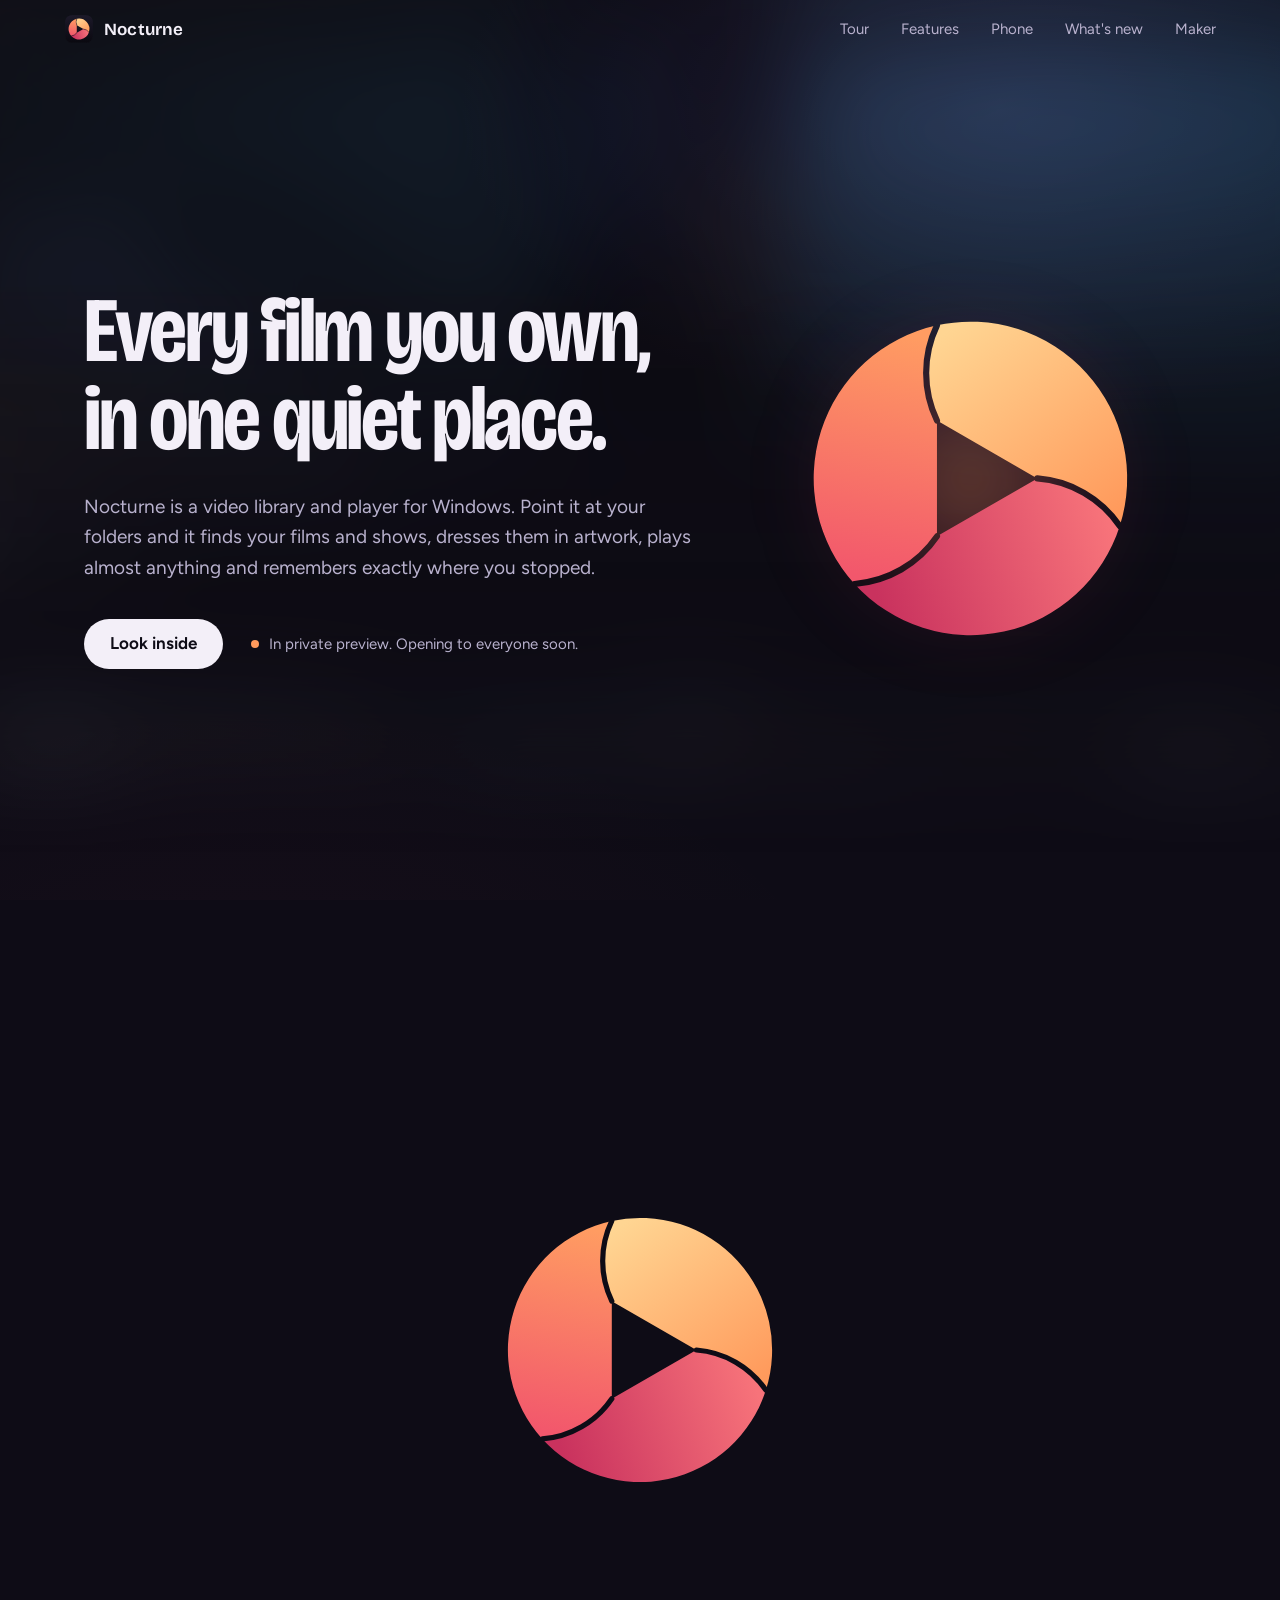
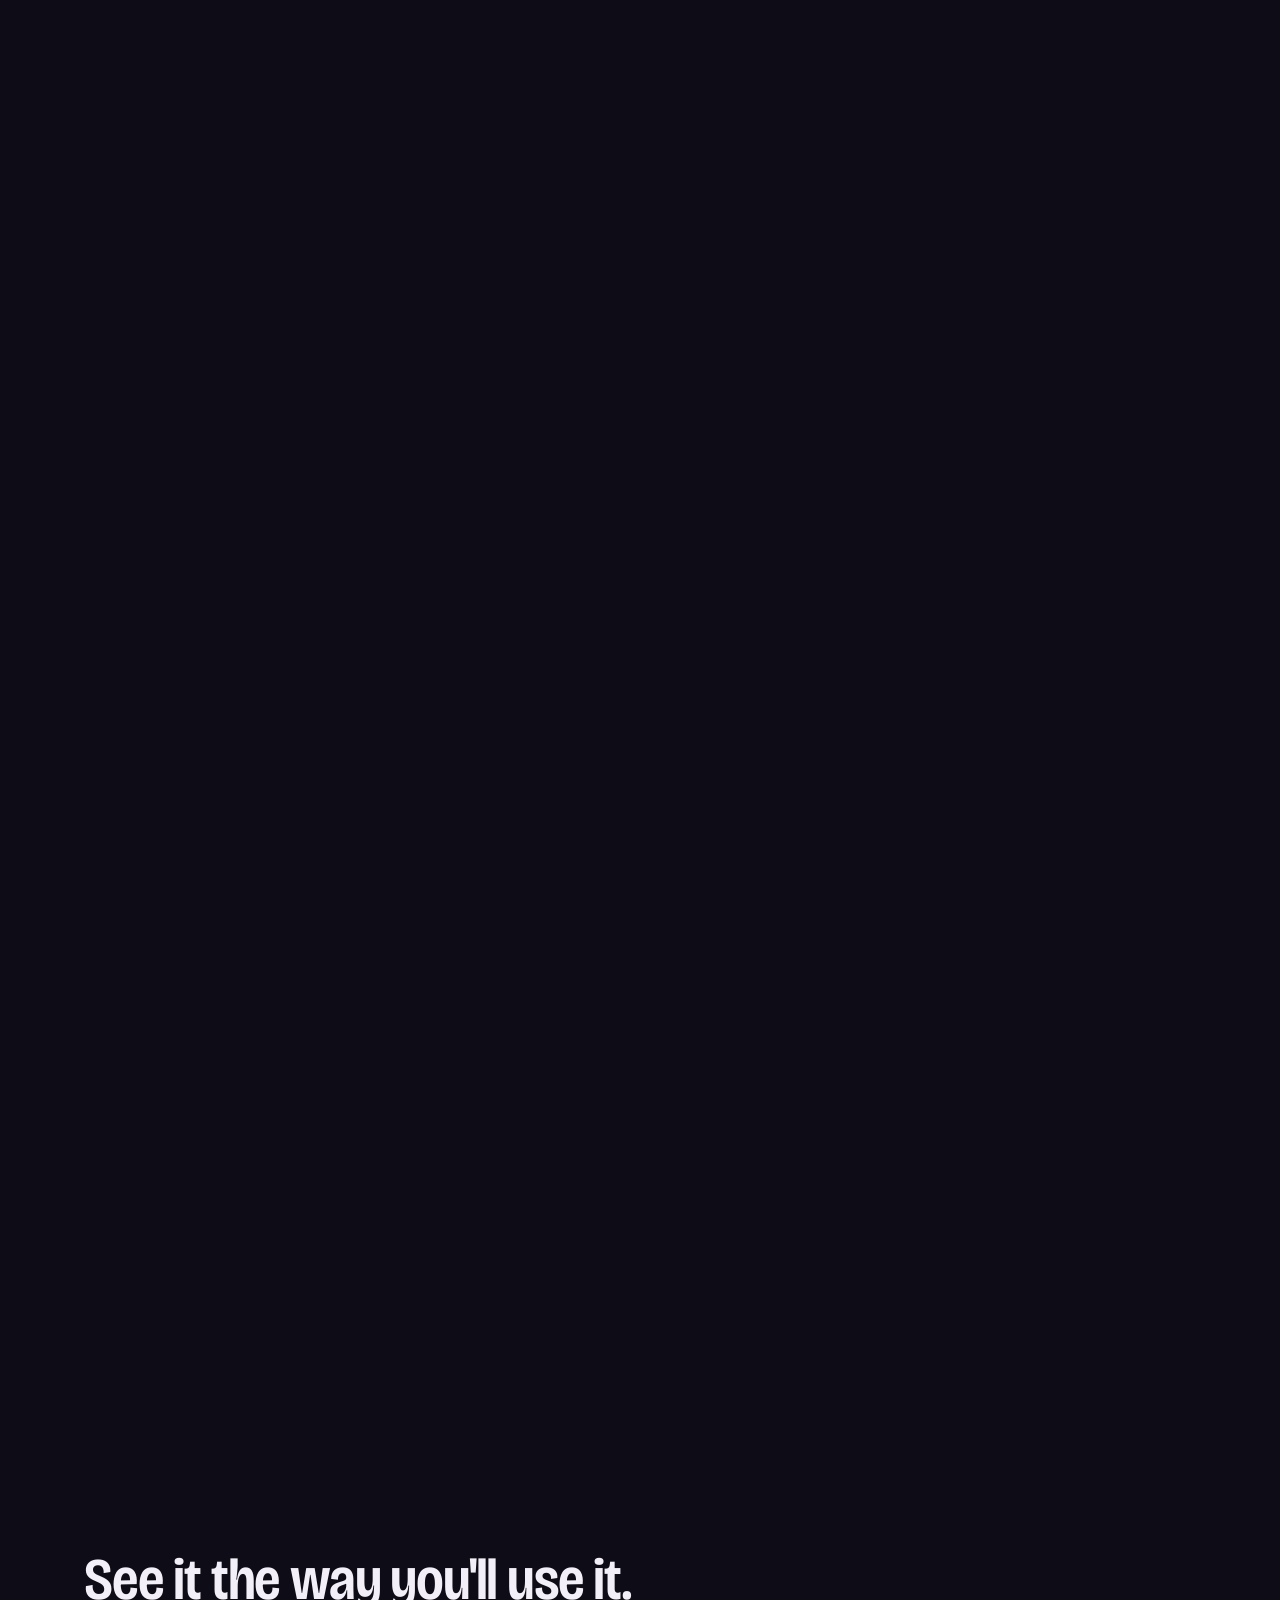
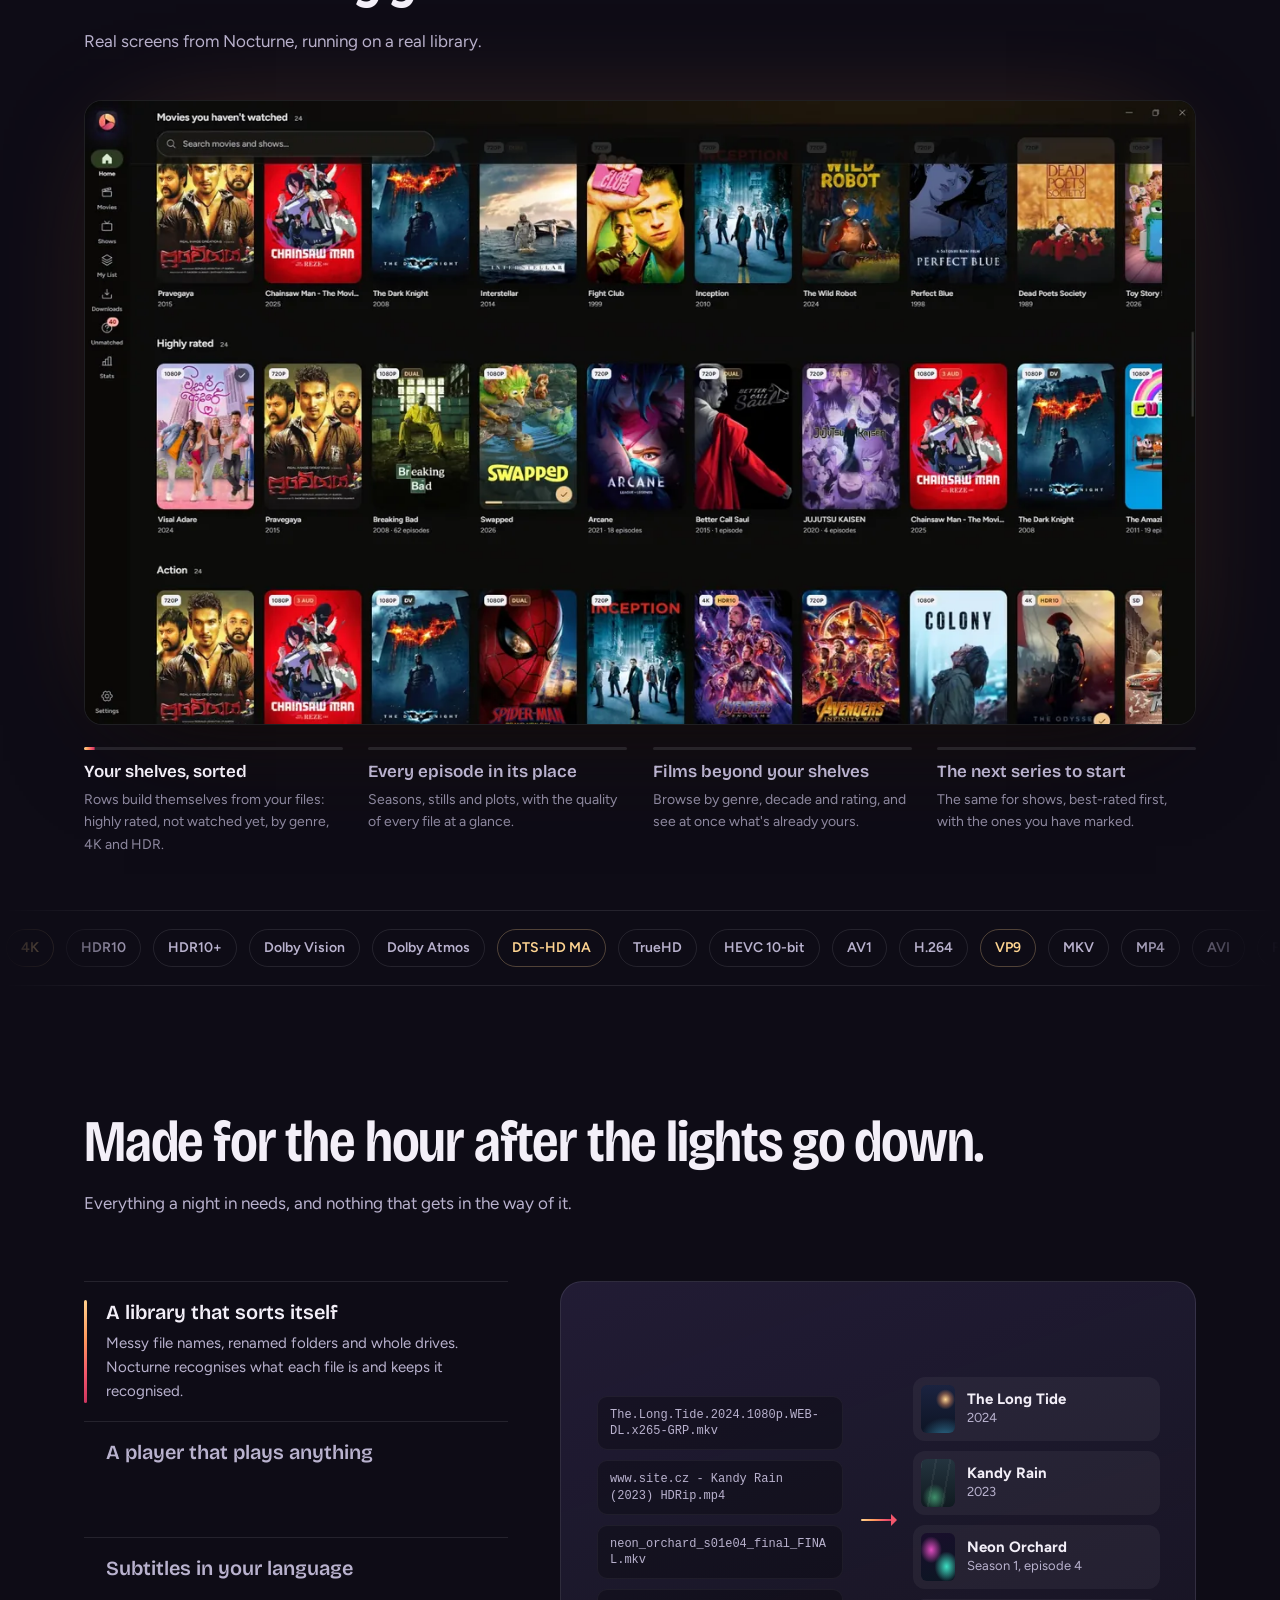
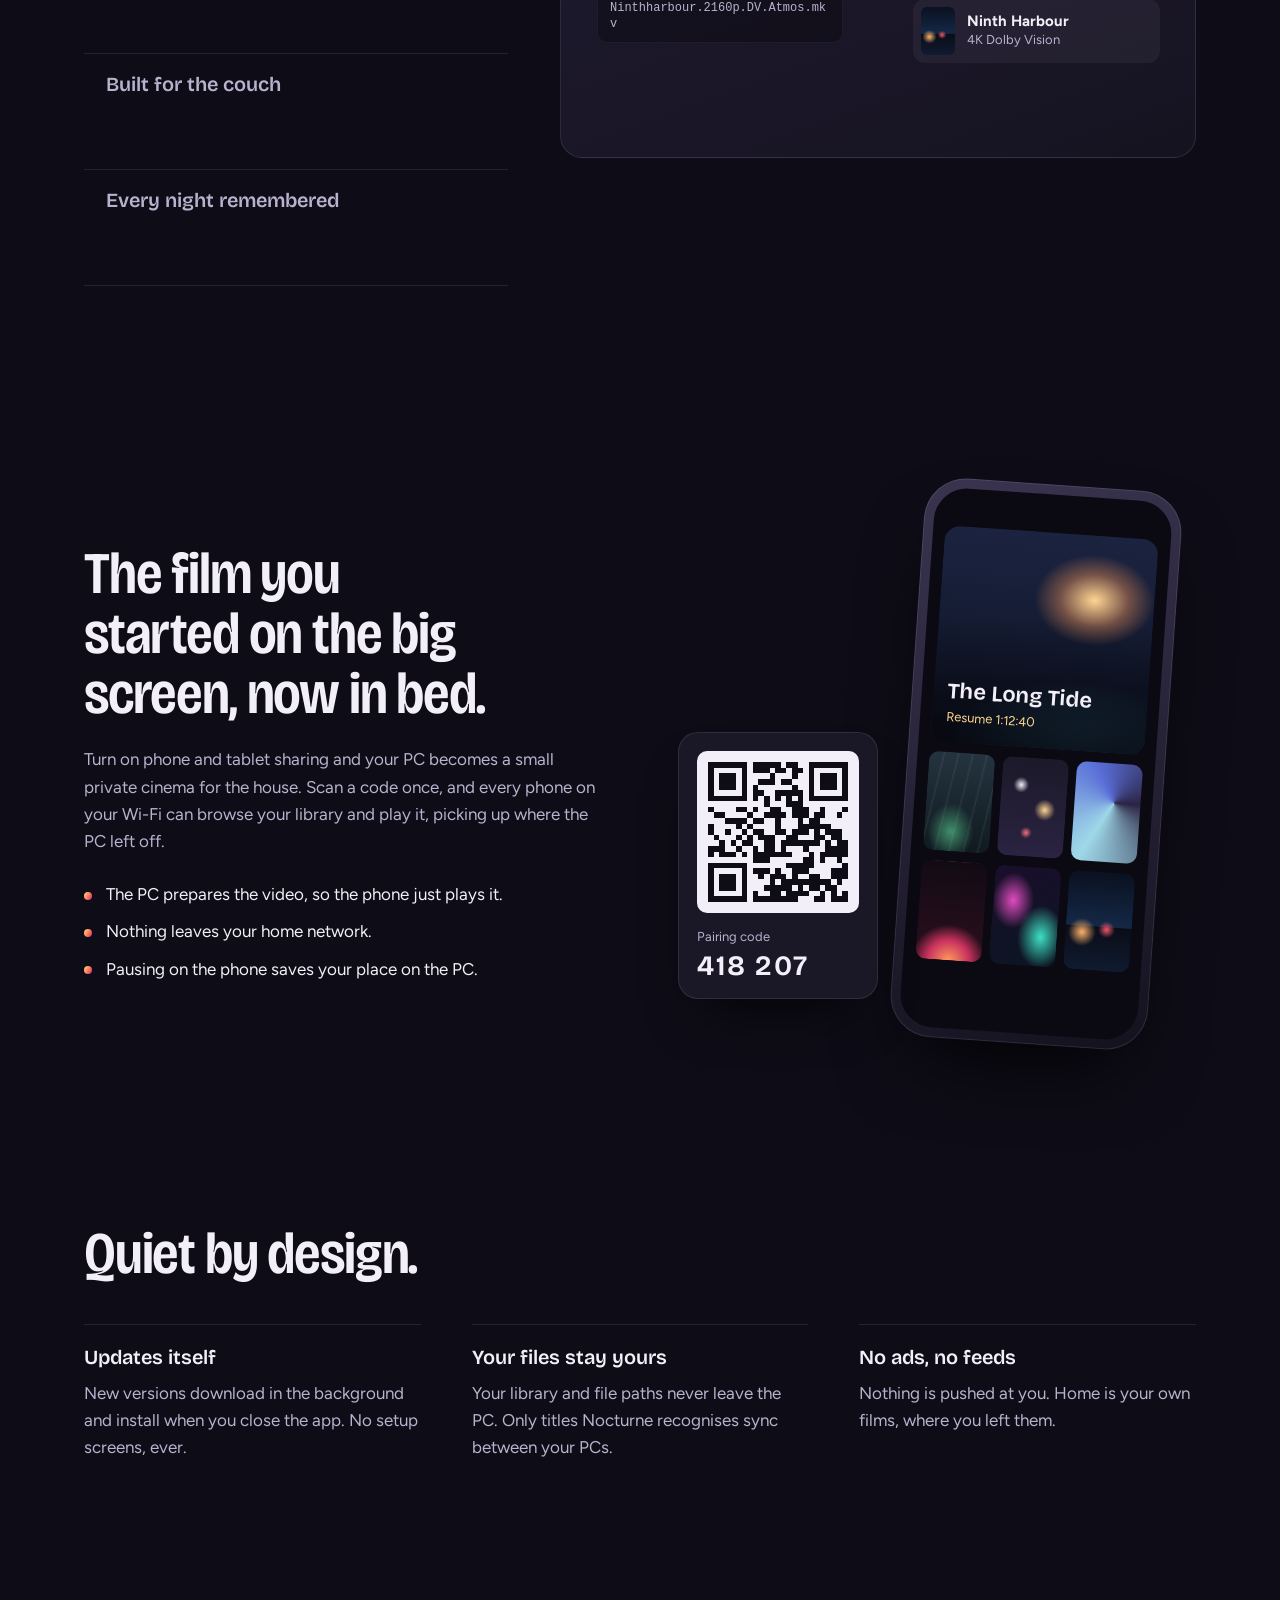
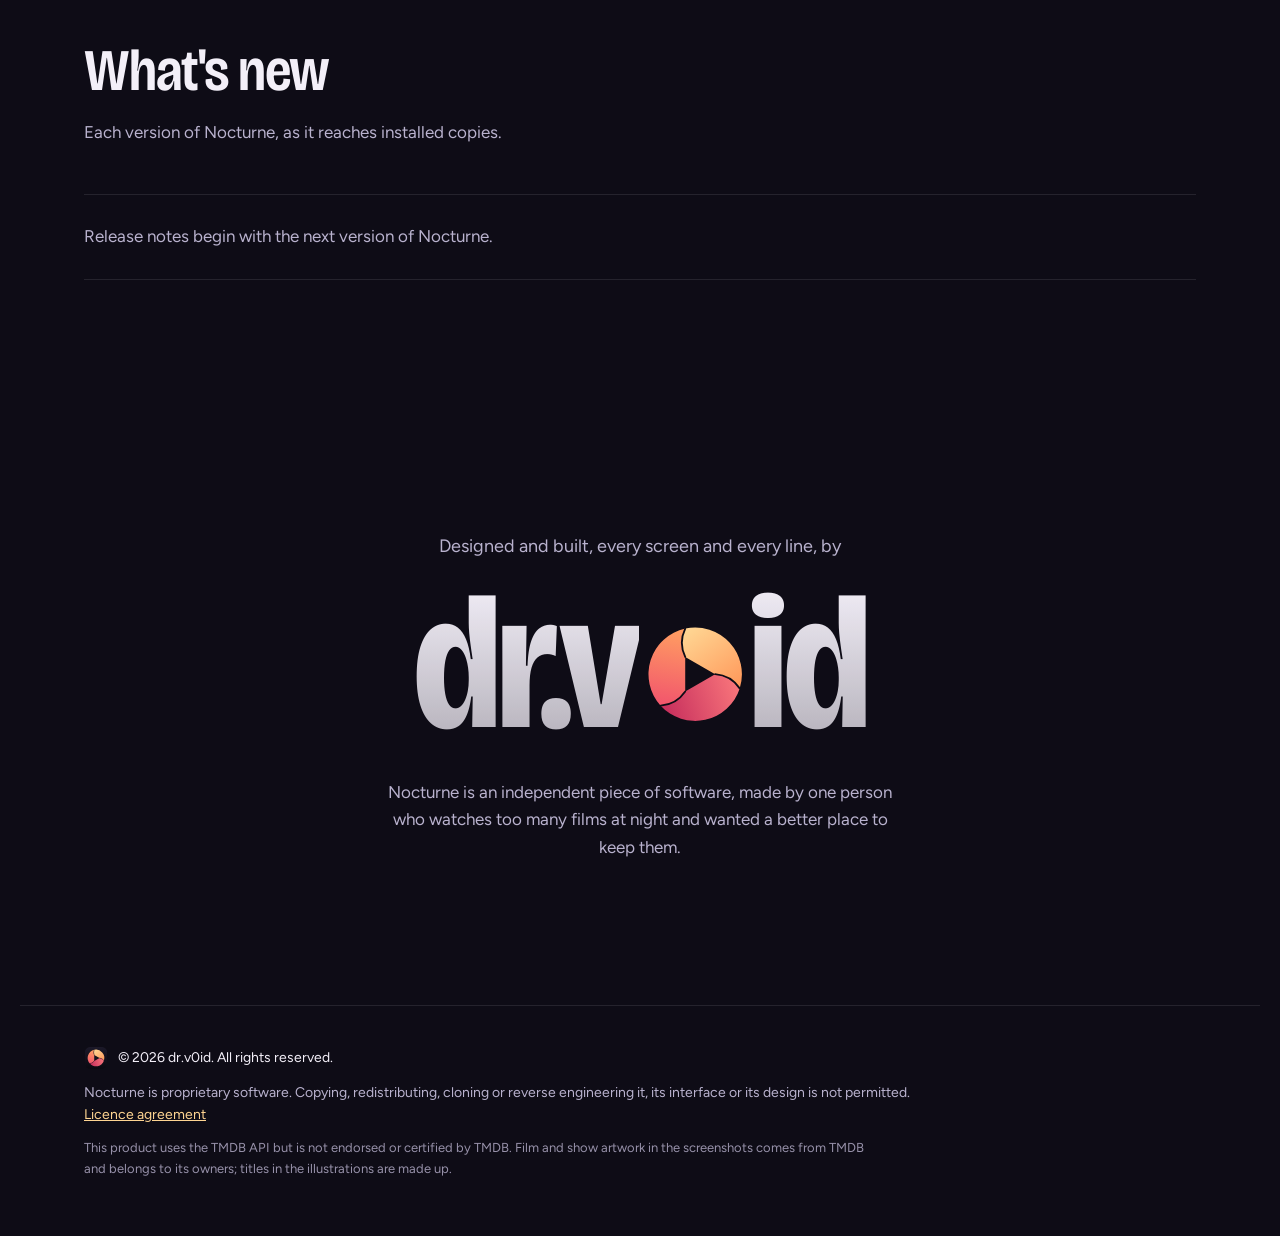
==== commit 9dff76f0: "Real screenshots, a closer look, live version and more" ====
--- a/index.html
+++ b/index.html
@@ -25,6 +25,7 @@
       <span>Nocturne</span>
     </a>
     <nav aria-label="Sections">
+      <a href="#look">Tour</a>
       <a href="#features">Features</a>
       <a href="#phone">Phone</a>
       <a href="#whats-new">What's new</a>
@@ -35,12 +36,14 @@
   <main id="top">
     <!-- Hero -->
     <section class="hero">
+      <div class="hero-ambient" aria-hidden="true"><img src="assets/shots/home-odyssey-1280.webp" alt="" decoding="async"></div>
       <div class="hero-copy">
         <h1 class="hero-title">Every film you own, in one quiet place.</h1>
         <p class="hero-lede">Nocturne is a video library and player for Windows. Point it at your folders and it finds your films and shows, dresses them in artwork, plays almost anything and remembers exactly where you stopped.</p>
         <div class="hero-actions">
           <a class="button" href="#inside">Look inside</a>
           <p class="hero-status"><span class="pulse" aria-hidden="true"></span>In private preview. Opening to everyone soon.</p>
+          <a class="version" id="version" href="#whats-new" hidden></a>
         </div>
       </div>
       <div class="hero-iris" aria-hidden="true">
@@ -55,49 +58,46 @@
     <section class="reveal" id="inside" aria-label="The Nocturne window">
       <div class="reveal-stage">
         <svg class="reveal-iris" viewBox="0 0 1024 1024" aria-hidden="true"><use href="#iris-blades"/></svg>
-        <div class="window" role="img" aria-label="Nocturne's home screen: a featured film, a row to continue watching and your list">
-          <div class="win-bar">
-            <svg class="win-mark" viewBox="0 0 1024 1024" aria-hidden="true"><use href="#iris-tile"/></svg>
-            <span class="win-title">Nocturne</span>
-            <span class="win-search">Search films, shows and people</span>
-            <span class="win-ctl"><i></i><i></i><i></i></span>
-          </div>
-          <div class="win-body">
-            <div class="win-rail">
-              <span class="rail-dot on"></span><span class="rail-dot"></span><span class="rail-dot"></span><span class="rail-dot"></span><span class="rail-dot"></span>
-              <span class="rail-avatar">D</span>
-            </div>
-            <div class="win-main">
-              <div class="feature-film art art-tide">
-                <div class="ff-copy">
-                  <span class="ff-kicker">Continue tonight</span>
-                  <strong class="ff-title">The Long Tide</strong>
-                  <span class="ff-meta">2024 · Drama · 2 h 4 min</span>
-                  <span class="ff-buttons"><b>Resume from 1:12:40</b><em>More info</em></span>
-                </div>
-              </div>
-              <div class="row-label">Continue watching</div>
-              <div class="row cw">
-                <div class="tile art art-harbour"><span>Ninth Harbour</span><i style="--p:.62"></i></div>
-                <div class="tile art art-orchard"><span>Neon Orchard · S1 E4</span><i style="--p:.28"></i></div>
-                <div class="tile art art-rain"><span>Kandy Rain</span><i style="--p:.85"></i></div>
-                <div class="tile art art-static"><span>Salt &amp; Static</span><i style="--p:.12"></i></div>
-              </div>
-              <div class="row-label">My List</div>
-              <div class="row posters">
-                <div class="poster art art-moons"><span>Paper Moons</span></div>
-                <div class="poster art art-ember"><span>Ember Line</span></div>
-                <div class="poster art art-glass"><span>Glasshouse</span></div>
-                <div class="poster art art-tide"><span>The Long Tide</span></div>
-                <div class="poster art art-orchard"><span>Neon Orchard</span></div>
-                <div class="poster art art-harbour"><span>Ninth Harbour</span></div>
-                <div class="poster art art-rain"><span>Kandy Rain</span></div>
-              </div>
-            </div>
-          </div>
+        <div class="window" role="img" aria-label="Nocturne's Home: the film you were watching, ready to resume, and everything you left part way">
+          <img class="shot is-on" src="assets/shots/home-swapped.webp" srcset="assets/shots/home-swapped-1280.webp 1280w, assets/shots/home-swapped.webp 1919w" sizes="(max-width: 900px) 100vw, 1180px" alt="" decoding="async" width="1919" height="1079">
+          <img class="shot" src="assets/shots/home-odyssey.webp" srcset="assets/shots/home-odyssey-1280.webp 1280w, assets/shots/home-odyssey.webp 1919w" sizes="(max-width: 900px) 100vw, 1180px" alt="" loading="lazy" decoding="async" width="1919" height="1079">
         </div>
       </div>
       <p class="reveal-caption">Your library, ready when you are.</p>
+    </section>
+
+    <!-- A closer look: real screens, one after another -->
+    <section class="look" id="look" aria-label="A closer look">
+      <div class="section-head">
+        <h2>See it the way you'll use it.</h2>
+        <p>Real screens from Nocturne, running on a real library.</p>
+      </div>
+      <div class="look-stage">
+        <div class="look-frame">
+          <img class="look-shot is-on" src="assets/shots/home-rows.webp" srcset="assets/shots/home-rows-1280.webp 1280w, assets/shots/home-rows.webp 1919w" sizes="(max-width: 900px) 100vw, 1180px" alt="Home: rows of films and shows from the library, highly rated, not watched yet and by genre" loading="lazy" decoding="async" width="1919" height="1079">
+          <img class="look-shot" src="assets/shots/show-page.webp" srcset="assets/shots/show-page-1280.webp 1280w, assets/shots/show-page.webp 1919w" sizes="(max-width: 900px) 100vw, 1180px" alt="A show's page: its season with every episode, stills, plot and the quality of each file" loading="lazy" decoding="async" width="1919" height="1079">
+          <img class="look-shot" src="assets/shots/movies.webp" srcset="assets/shots/movies-1280.webp 1280w, assets/shots/movies.webp 1919w" sizes="(max-width: 900px) 100vw, 1180px" alt="Browsing films: a grid of posters with ratings, the ones already in the library marked" loading="lazy" decoding="async" width="1919" height="1079">
+          <img class="look-shot" src="assets/shots/shows.webp" srcset="assets/shots/shows-1280.webp 1280w, assets/shots/shows.webp 1919w" sizes="(max-width: 900px) 100vw, 1180px" alt="Browsing shows: the best-rated series filtered by rating, with library titles marked" loading="lazy" decoding="async" width="1919" height="1079">
+        </div>
+        <div class="look-tabs" role="tablist" aria-label="Screens">
+          <button role="tab" aria-selected="true" data-i="0"><strong>Your shelves, sorted</strong><span>Rows build themselves from your files: highly rated, not watched yet, by genre, 4K and HDR.</span><i class="look-bar"><i></i></i></button>
+          <button role="tab" aria-selected="false" data-i="1" tabindex="-1"><strong>Every episode in its place</strong><span>Seasons, stills and plots, with the quality of every file at a glance.</span><i class="look-bar"><i></i></i></button>
+          <button role="tab" aria-selected="false" data-i="2" tabindex="-1"><strong>Films beyond your shelves</strong><span>Browse by genre, decade and rating, and see at once what's already yours.</span><i class="look-bar"><i></i></i></button>
+          <button role="tab" aria-selected="false" data-i="3" tabindex="-1"><strong>The next series to start</strong><span>The same for shows, best-rated first, with the ones you have marked.</span><i class="look-bar"><i></i></i></button>
+        </div>
+      </div>
+    </section>
+
+    <!-- What it plays -->
+    <section class="formats" aria-label="Formats Nocturne plays">
+      <div class="formats-track">
+        <ul>
+          <li>4K</li><li>HDR10</li><li>HDR10+</li><li>Dolby Vision</li><li>Dolby Atmos</li><li>DTS-HD MA</li><li>TrueHD</li><li>HEVC 10-bit</li><li>AV1</li><li>H.264</li><li>VP9</li><li>MKV</li><li>MP4</li><li>AVI</li><li>FLAC</li><li>AAC 5.1</li><li>SRT</li><li>ASS</li><li>PGS</li><li>Multi-audio</li>
+        </ul>
+        <ul aria-hidden="true">
+          <li>4K</li><li>HDR10</li><li>HDR10+</li><li>Dolby Vision</li><li>Dolby Atmos</li><li>DTS-HD MA</li><li>TrueHD</li><li>HEVC 10-bit</li><li>AV1</li><li>H.264</li><li>VP9</li><li>MKV</li><li>MP4</li><li>AVI</li><li>FLAC</li><li>AAC 5.1</li><li>SRT</li><li>ASS</li><li>PGS</li><li>Multi-audio</li>
+        </ul>
+      </div>
     </section>
 
     <!-- Features -->
@@ -127,7 +127,7 @@
           </button>
           <button role="tab" id="t-stats" aria-controls="p-stats" aria-selected="false" tabindex="-1">
             <strong>Every night remembered</strong>
-            <span>Where you stopped, what you finished and how long you watched, on every PC you sign in on.</span>
+            <span>A watch history of every evening: what, when and for how long. Stats add it up, on every PC you sign in on.</span>
           </button>
         </div>
 
@@ -188,16 +188,11 @@
           </div>
           <!-- Stats -->
           <div class="panel" role="tabpanel" id="p-stats" aria-labelledby="t-stats" hidden>
-            <div class="stats">
-              <div class="stats-top">
-                <div><b>38 h</b><span>watched this month</span></div>
-                <div><b>14</b><span>films finished</span></div>
-                <div><b>2</b><span>PCs in step</span></div>
-              </div>
-              <div class="bars" aria-label="Hours watched each week">
-                <i style="--h:.35"></i><i style="--h:.55"></i><i style="--h:.4"></i><i style="--h:.8"></i><i style="--h:.62"></i><i style="--h:.95"></i><i style="--h:.7"></i><i style="--h:.48"></i>
-              </div>
-              <p class="stats-note">Only real playing time counts. Pauses and buffering add nothing.</p>
+            <div class="history">
+              <div class="history-shot"><img class="" src="assets/shots/stats.webp" srcset="assets/shots/stats-1280.webp 1280w, assets/shots/stats.webp 1919w" sizes="(max-width: 900px) 100vw, 640px" alt="Nocturne's Stats: watch time today, this week and this month, a 30-day chart and when you usually watch" loading="lazy" decoding="async" width="1919" height="1079"></div>
+              <div class="history-day">Tonight</div>
+              <div class="history-row"><i class="art art-tide"></i><span><b>The Long Tide</b>9:10 PM – 11:14 PM</span><em data-done>Finished</em></div>
+              <div class="history-row"><i class="art art-orchard"></i><span><b>Neon Orchard</b>S1 E4 · 8:12 PM – 8:55 PM</span><em>43 min</em></div>
             </div>
           </div>
         </div>
@@ -268,7 +263,7 @@
       <span>© 2026 dr.v0id. All rights reserved.</span>
     </div>
     <p>Nocturne is proprietary software. Copying, redistributing, cloning or reverse engineering it, its interface or its design is not permitted. <a href="licence.html">Licence agreement</a></p>
-    <p class="foot-small">This product uses the TMDB API but is not endorsed or certified by TMDB. Titles and artwork on this page are made up.</p>
+    <p class="foot-small">This product uses the TMDB API but is not endorsed or certified by TMDB. Film and show artwork in the screenshots comes from TMDB and belongs to its owners; titles in the illustrations are made up.</p>
   </footer>
 
   <!-- The mark, drawn once -->
--- a/style.css
+++ b/style.css
@@ -156,19 +156,27 @@
 .window {
   position: relative;
   width: min(100%, 1180px);
-  aspect-ratio: 16 / 10;
+  aspect-ratio: 1919 / 1079;
   max-height: calc(100svh - 120px);
   border-radius: 14px;
-  background: #0B0A12;
+  background: #070709;
   border: 1px solid rgba(243, 239, 248, 0.12);
-  box-shadow: 0 50px 120px -40px rgba(0, 0, 0, 0.9), 0 0 0 1px rgba(0, 0, 0, 0.4), 0 0 120px -30px rgba(242, 87, 108, 0.35);
+  box-shadow: 0 50px 120px -40px rgba(0, 0, 0, 0.9), 0 0 0 1px rgba(0, 0, 0, 0.4), 0 0 140px -30px rgba(242, 87, 108, 0.35);
   overflow: hidden;
   clip-path: circle(calc(var(--p, 0) * 140%) at 50% 50%);
   transform: scale(calc(0.86 + min(var(--p, 0) * 2, 1) * 0.14));
-  display: flex;
-  flex-direction: column;
-  font-size: clamp(8px, 1.05vw, 13px);
-}
+}
+.window .shot {
+  position: absolute;
+  inset: 0;
+  width: 100%;
+  height: 100%;
+  object-fit: cover;
+  object-position: top left;
+  opacity: 0;
+  transition: opacity 1.1s var(--ease);
+}
+.window .shot.is-on { opacity: 1; }
 .reveal-caption {
   position: absolute;
   left: 0;
@@ -180,38 +188,6 @@
   opacity: calc(var(--p, 0) * 3 - 2);
   pointer-events: none;
 }
-
-.win-bar { display: flex; align-items: center; gap: 1em; height: 3.2em; padding: 0 1em; border-bottom: 1px solid rgba(255, 255, 255, 0.05); flex: none; }
-.win-mark { width: 1.7em; height: 1.7em; }
-.win-title { font-weight: 600; }
-.win-search { margin: 0 auto; width: 34%; padding: 0.55em 1.1em; border-radius: 999px; background: rgba(255, 255, 255, 0.06); color: rgba(243, 239, 248, 0.45); white-space: nowrap; overflow: hidden; }
-.win-ctl { display: flex; gap: 1.6em; }
-.win-ctl i { width: 0.9em; height: 1px; background: var(--mist); }
-.win-ctl i:nth-child(2) { height: 0.8em; background: none; border: 1px solid var(--mist); }
-.win-body { flex: 1; display: flex; min-height: 0; }
-.win-rail { width: 5.4em; flex: none; display: flex; flex-direction: column; align-items: center; gap: 1.6em; padding-top: 1.6em; border-right: 1px solid rgba(255, 255, 255, 0.04); }
-.rail-dot { width: 1.6em; height: 1.6em; border-radius: 0.5em; background: rgba(255, 255, 255, 0.08); }
-.rail-dot.on { background: var(--iris); }
-.rail-avatar { margin-top: auto; margin-bottom: 1.4em; width: 2.2em; height: 2.2em; border-radius: 50%; display: grid; place-items: center; background: var(--haze); color: var(--peach); font-weight: 700; }
-.win-main { flex: 1; min-width: 0; padding: 1.4em 1.8em; display: flex; flex-direction: column; gap: 0.9em; overflow: hidden; }
-.feature-film { position: relative; flex: none; height: 36%; min-height: 8em; border-radius: 1em; overflow: hidden; display: flex; align-items: flex-end; }
-.feature-film::after { content: ""; position: absolute; inset: 0; background: linear-gradient(90deg, rgba(8, 7, 13, 0.85), rgba(8, 7, 13, 0.1) 65%); }
-.ff-copy { position: relative; z-index: 1; padding: 1.6em 2em; display: flex; flex-direction: column; gap: 0.35em; }
-.ff-kicker { color: var(--peach); font-weight: 600; }
-.ff-title { font: 650 2.6em/1 var(--display); font-variation-settings: "wdth" 85; letter-spacing: -0.02em; }
-.ff-meta { color: rgba(243, 239, 248, 0.7); }
-.ff-buttons { display: flex; gap: 0.7em; margin-top: 0.6em; }
-.ff-buttons b, .ff-buttons em { font-style: normal; padding: 0.6em 1.3em; border-radius: 999px; font-weight: 600; }
-.ff-buttons b { background: var(--paper); color: var(--night); }
-.ff-buttons em { background: rgba(255, 255, 255, 0.14); }
-.row-label { font-weight: 650; font-size: 1.15em; margin-top: 0.3em; }
-.row { display: flex; gap: 0.9em; flex: none; }
-.tile { position: relative; width: 24%; flex: none; aspect-ratio: 16 / 9; border-radius: 0.7em; overflow: hidden; display: flex; align-items: flex-end; }
-.tile span, .poster span { position: relative; z-index: 1; padding: 0.6em 0.8em; font-weight: 600; text-shadow: 0 1px 6px rgba(0, 0, 0, 0.6); }
-.tile i { position: absolute; left: 0.8em; right: 0.8em; bottom: 0.45em; height: 0.25em; border-radius: 1em; background: rgba(255, 255, 255, 0.2); }
-.tile i::after { content: ""; position: absolute; inset: 0; width: calc(var(--p) * 100%); border-radius: inherit; background: var(--iris); }
-.tile span { padding-bottom: 1.2em; }
-.poster { width: 11%; flex: none; aspect-ratio: 2 / 3; border-radius: 0.7em; overflow: hidden; display: flex; align-items: flex-end; font-size: 0.85em; }
 
 /* Made-up poster art: shapes of light, no real films. */
 .art { position: relative; background-color: var(--dusk); }
@@ -330,20 +306,6 @@
 .pad-cross i:nth-child(3) { background: var(--ember); animation: nudge 1.6s var(--ease) infinite; }
 @keyframes nudge { 50% { background: var(--peach); transform: scale(1.25); } }
 
-/* Stats panel */
-.stats { width: 100%; display: flex; flex-direction: column; gap: 24px; }
-.stats-top { display: grid; grid-template-columns: repeat(3, 1fr); gap: 12px; }
-.stats-top div { padding: 14px; border-radius: 14px; background: rgba(255, 255, 255, 0.05); display: flex; flex-direction: column; }
-.stats-top b { font: 650 clamp(1.5rem, 3vw, 2.25rem)/1.1 var(--display); }
-.stats-top span { color: var(--mist); font-size: 0.8125rem; }
-.bars { height: 150px; display: flex; align-items: flex-end; gap: 10px; }
-.bars i { flex: 1; height: calc(var(--h) * 100%); border-radius: 8px 8px 3px 3px; background: linear-gradient(180deg, var(--peach), var(--coral)); opacity: 0.9; transform-origin: bottom; }
-.panel:not([hidden]) .bars i { animation: grow 0.7s var(--ease) both; }
-.panel:not([hidden]) .bars i:nth-child(2n) { animation-delay: 0.06s; }
-.panel:not([hidden]) .bars i:nth-child(3n) { animation-delay: 0.12s; }
-@keyframes grow { from { transform: scaleY(0); } }
-.stats-note { color: var(--mist); font-size: 0.875rem; }
-
 /* Phone section */
 .phone {
   max-width: var(--max);
@@ -420,6 +382,107 @@
 .foot a { color: var(--peach); }
 .foot-small { font-size: 0.8125rem; opacity: 0.8; }
 
+/* Hero: the app's own ambient light behind the headline */
+.hero { position: relative; }
+.hero-ambient {
+  position: absolute;
+  inset: 0 calc(50% - 50vw) 0;
+  z-index: -1;
+  overflow: hidden;
+  pointer-events: none;
+  -webkit-mask: linear-gradient(180deg, #000 30%, transparent 95%);
+  mask: linear-gradient(180deg, #000 30%, transparent 95%);
+}
+.hero-ambient img {
+  width: 100%;
+  height: 100%;
+  object-fit: cover;
+  filter: blur(42px) saturate(1.3);
+  opacity: 0.3;
+  transform: scale(1.15);
+}
+.version {
+  display: inline-flex;
+  align-items: center;
+  gap: 8px;
+  padding: 6px 14px 6px 6px;
+  border-radius: 999px;
+  border: 1px solid var(--line);
+  background: rgba(28, 25, 41, 0.6);
+  color: var(--mist);
+  font-size: 0.875rem;
+  text-decoration: none;
+  transition: border-color 0.2s, color 0.2s;
+}
+.version b { padding: 3px 9px; border-radius: 999px; background: var(--iris); color: var(--night); font-weight: 700; }
+.version:hover { color: var(--paper); border-color: rgba(255, 213, 146, 0.4); }
+.version[hidden] { display: none; }
+
+/* A closer look: real screens taking turns */
+.look { padding: clamp(60px, 10vh, 120px) 0 clamp(40px, 6vh, 80px); }
+.look-stage { max-width: var(--max); margin: clamp(32px, 5vh, 56px) auto 0; padding: 0 var(--gutter); }
+/* Frame and captions fit one screen together. */
+.look-frame, .look-tabs { width: min(100%, calc((100svh - 230px) * 1.776)); margin-inline: auto; }
+.look-frame {
+  position: relative;
+  aspect-ratio: 1919 / 1079;
+  border-radius: 18px;
+  overflow: hidden;
+  background: #070709;
+  border: 1px solid rgba(243, 239, 248, 0.1);
+  box-shadow: 0 40px 100px -40px rgba(0, 0, 0, 0.9), 0 0 120px -50px rgba(255, 154, 92, 0.35);
+}
+.look-shot {
+  position: absolute;
+  inset: 0;
+  width: 100%;
+  height: 100%;
+  object-fit: cover;
+  opacity: 0;
+  transform: scale(1.035);
+  transition: opacity 0.9s var(--ease), transform 6s linear;
+}
+.look-shot.is-on { opacity: 1; transform: scale(1); }
+.look-tabs { display: grid; grid-template-columns: repeat(4, minmax(0, 1fr)); gap: clamp(12px, 2vw, 28px); margin-top: 22px; }
+.look-tabs button {
+  all: unset;
+  cursor: pointer;
+  display: flex;
+  flex-direction: column;
+  gap: 6px;
+  padding-top: 14px;
+  position: relative;
+}
+.look-tabs strong { font: 600 1.0625rem/1.25 var(--display); color: var(--mist); transition: color 0.2s; }
+.look-tabs span { color: var(--mist); font-size: 0.875rem; opacity: 0.75; }
+.look-tabs button[aria-selected="true"] strong, .look-tabs button:hover strong { color: var(--paper); }
+.look-tabs button:focus-visible { outline: 2px solid var(--peach); outline-offset: 4px; border-radius: 6px; }
+.look-bar { position: absolute; top: 0; left: 0; right: 0; height: 3px; border-radius: 3px; background: var(--line); overflow: hidden; }
+.look-bar > i { position: absolute; inset: 0; background: var(--iris); transform-origin: left; transform: scaleX(0); }
+.look-tabs button[aria-selected="true"] .look-bar > i { transform: scaleX(var(--fill, 1)); }
+
+/* Formats Nocturne plays, drifting by */
+.formats { padding: 18px 0; border-block: 1px solid var(--line); overflow: hidden; -webkit-mask: linear-gradient(90deg, transparent, #000 12%, #000 88%, transparent); mask: linear-gradient(90deg, transparent, #000 12%, #000 88%, transparent); }
+.formats-track { display: flex; width: max-content; animation: drift 48s linear infinite; }
+.formats:hover .formats-track { animation-play-state: paused; }
+.formats ul { display: flex; gap: 12px; margin: 0; padding: 0 6px; list-style: none; }
+.formats li { padding: 7px 14px; border-radius: 999px; border: 1px solid var(--line); color: var(--mist); font-size: 0.875rem; font-weight: 600; white-space: nowrap; }
+.formats li:nth-child(5n+1) { color: var(--peach); border-color: rgba(255, 213, 146, 0.28); }
+@keyframes drift { to { transform: translateX(-50%); } }
+
+/* Tour: watch history panel */
+.history { width: 100%; display: flex; flex-direction: column; gap: 10px; }
+.history-shot { border-radius: 12px; overflow: hidden; border: 1px solid rgba(255, 255, 255, 0.08); box-shadow: 0 20px 40px -24px rgba(0, 0, 0, 0.8); }
+.history-shot img { width: 100%; height: auto; }
+.history-day { margin-top: 8px; font: 600 1rem/1 var(--display); }
+.history-row { display: grid; grid-template-columns: 30px minmax(0, 1fr) auto; align-items: center; gap: 12px; padding: 8px; border-radius: 12px; background: rgba(255, 255, 255, 0.05); }
+.history-row i { width: 30px; height: 44px; border-radius: 6px; }
+.history-row span { display: flex; flex-direction: column; color: var(--mist); font-size: 0.8125rem; line-height: 1.35; min-width: 0; }
+.history-row b { color: var(--paper); font-size: 0.9375rem; }
+.history-row em { font-style: normal; font-size: 0.75rem; font-weight: 700; padding: 3px 9px; border-radius: 999px; background: rgba(255, 255, 255, 0.08); color: var(--mist); }
+.history-row em[data-done] { background: rgba(255, 213, 146, 0.16); color: var(--peach); }
+.panel:not([hidden]) .history-row { animation: card-in 0.5s var(--ease) both 0.15s; }
+
 /* Narrow screens */
 @media (max-width: 900px) {
   .hero { grid-template-columns: 1fr; padding-top: 104px; min-height: auto; }
@@ -430,21 +493,14 @@
   .phone { grid-template-columns: 1fr; }
   .promises { grid-template-columns: 1fr; }
   .release { grid-template-columns: 1fr; gap: 12px; }
-  .reveal { height: 180vh; }
-  .window { aspect-ratio: 4 / 5; }
-  .win-search, .win-ctl { display: none; }
-  .poster:nth-child(n+5) { display: none; }
-  .poster { width: 23%; }
-  .tile { width: 47%; }
-  .tile:nth-child(n+3) { display: none; }
+  .look-tabs { grid-template-columns: 1fr 1fr; }
+  .reveal { height: 170vh; }
 }
 @media (max-width: 560px) {
   .nav nav a:not([href="#features"]):not([href="#maker"]) { display: none; }
   .match { grid-template-columns: 1fr; }
   .match-arrow { transform: rotate(90deg); justify-self: center; margin: 6px 0; }
   .match-files code:nth-child(n+3), .mcard:nth-child(n+3) { display: none; }
-  .stats-top { grid-template-columns: 1fr 1fr; }
-  .stats-top div:last-child { display: none; }
   .phone-art { height: 460px; }
   .handset { right: 0; }
   .pair { width: 170px; }
@@ -458,6 +514,10 @@
   .reveal-iris { display: none; }
   .window { clip-path: none; transform: none; }
   .reveal-caption { position: static; opacity: 1; margin-top: 24px; }
+  .formats-track { animation: none; flex-wrap: wrap; width: auto; }
+  .formats ul[aria-hidden] { display: none; }
+  .formats ul { flex-wrap: wrap; justify-content: center; }
+  .look-shot { transform: none; }
 }
 
 /* Licence page */
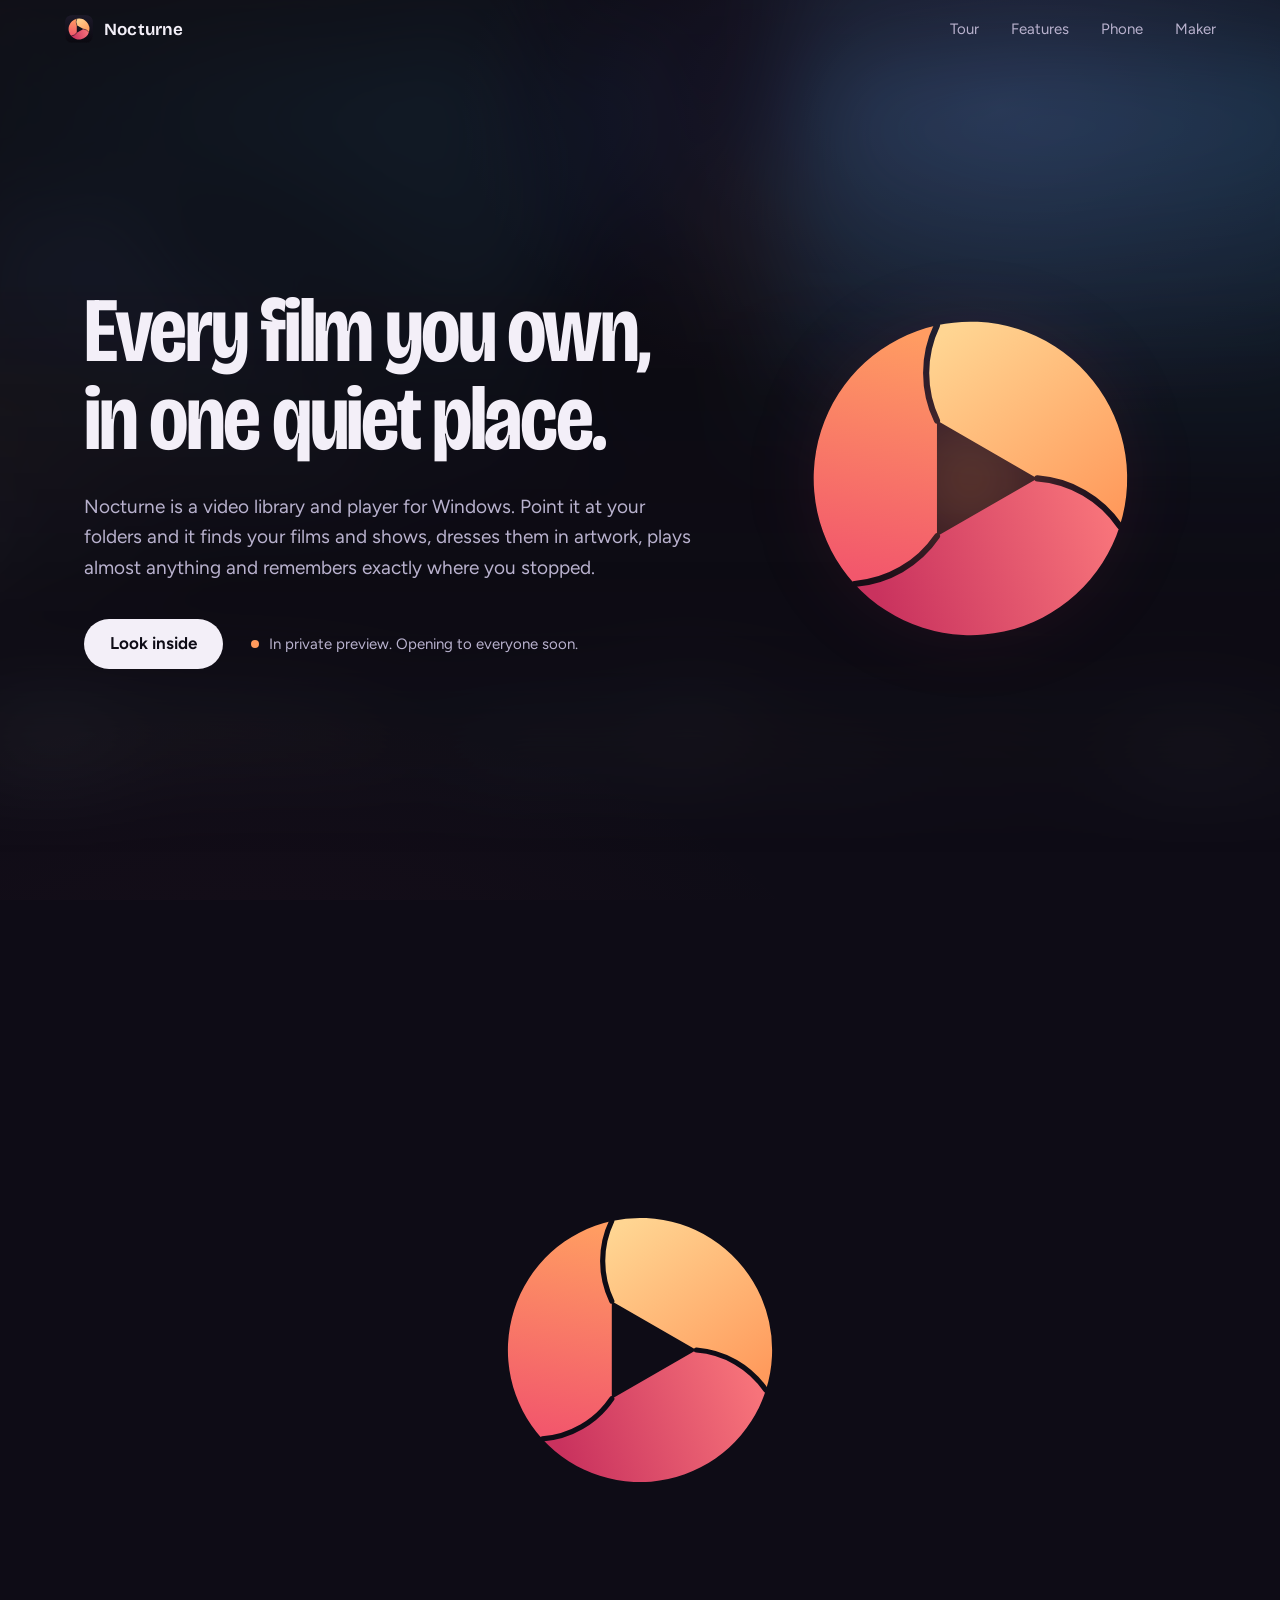
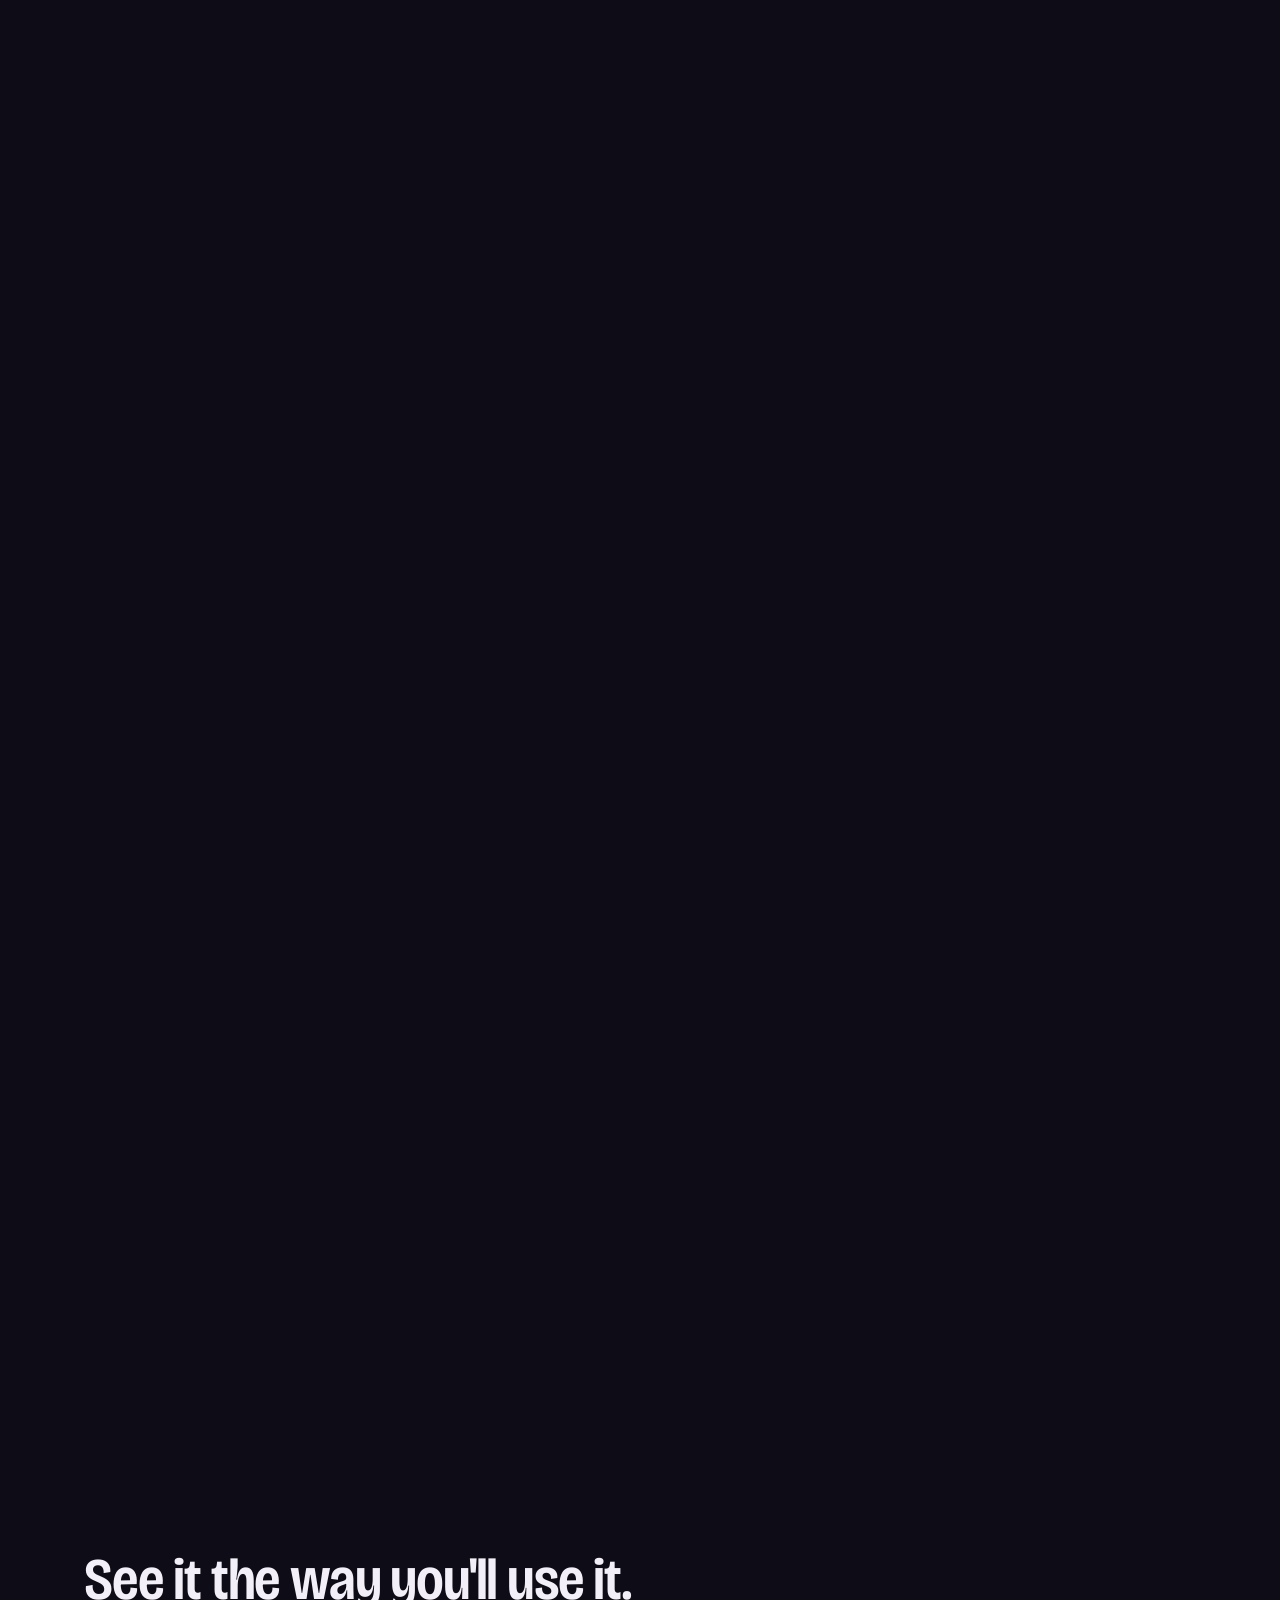
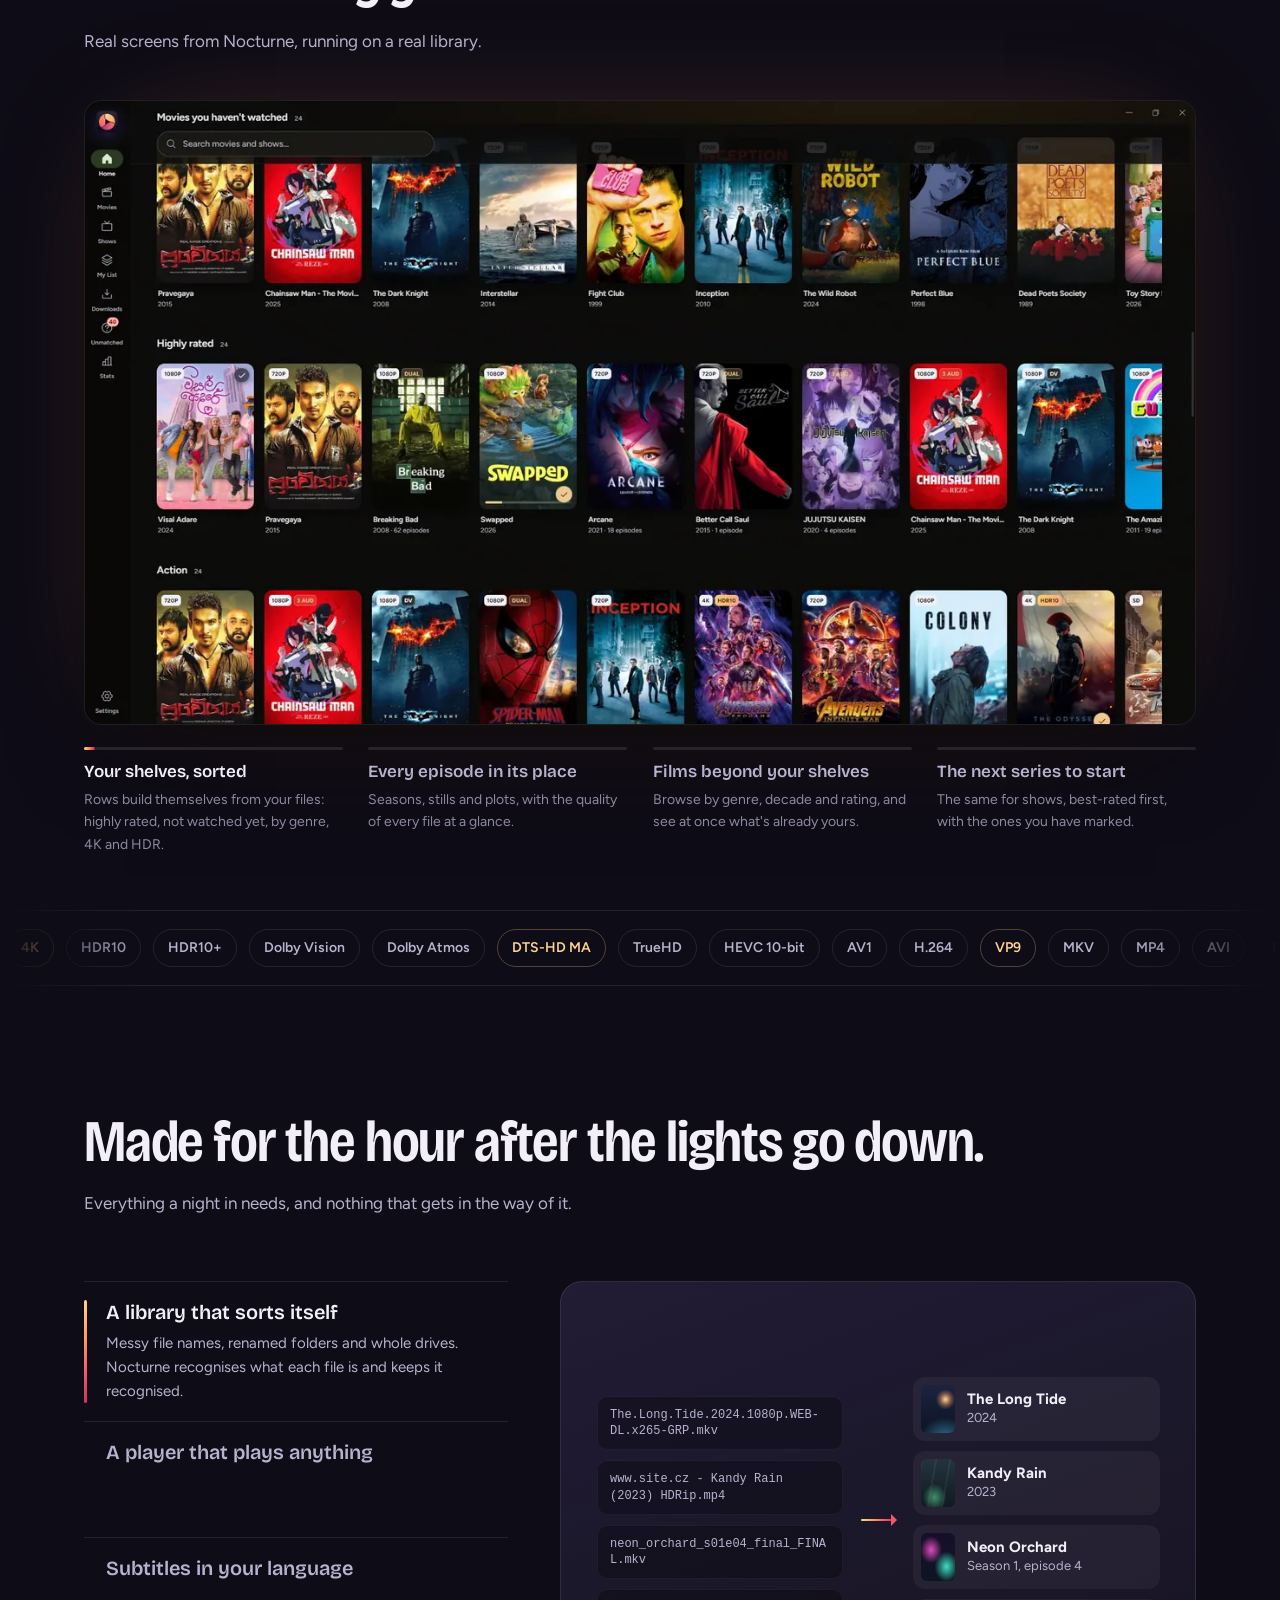
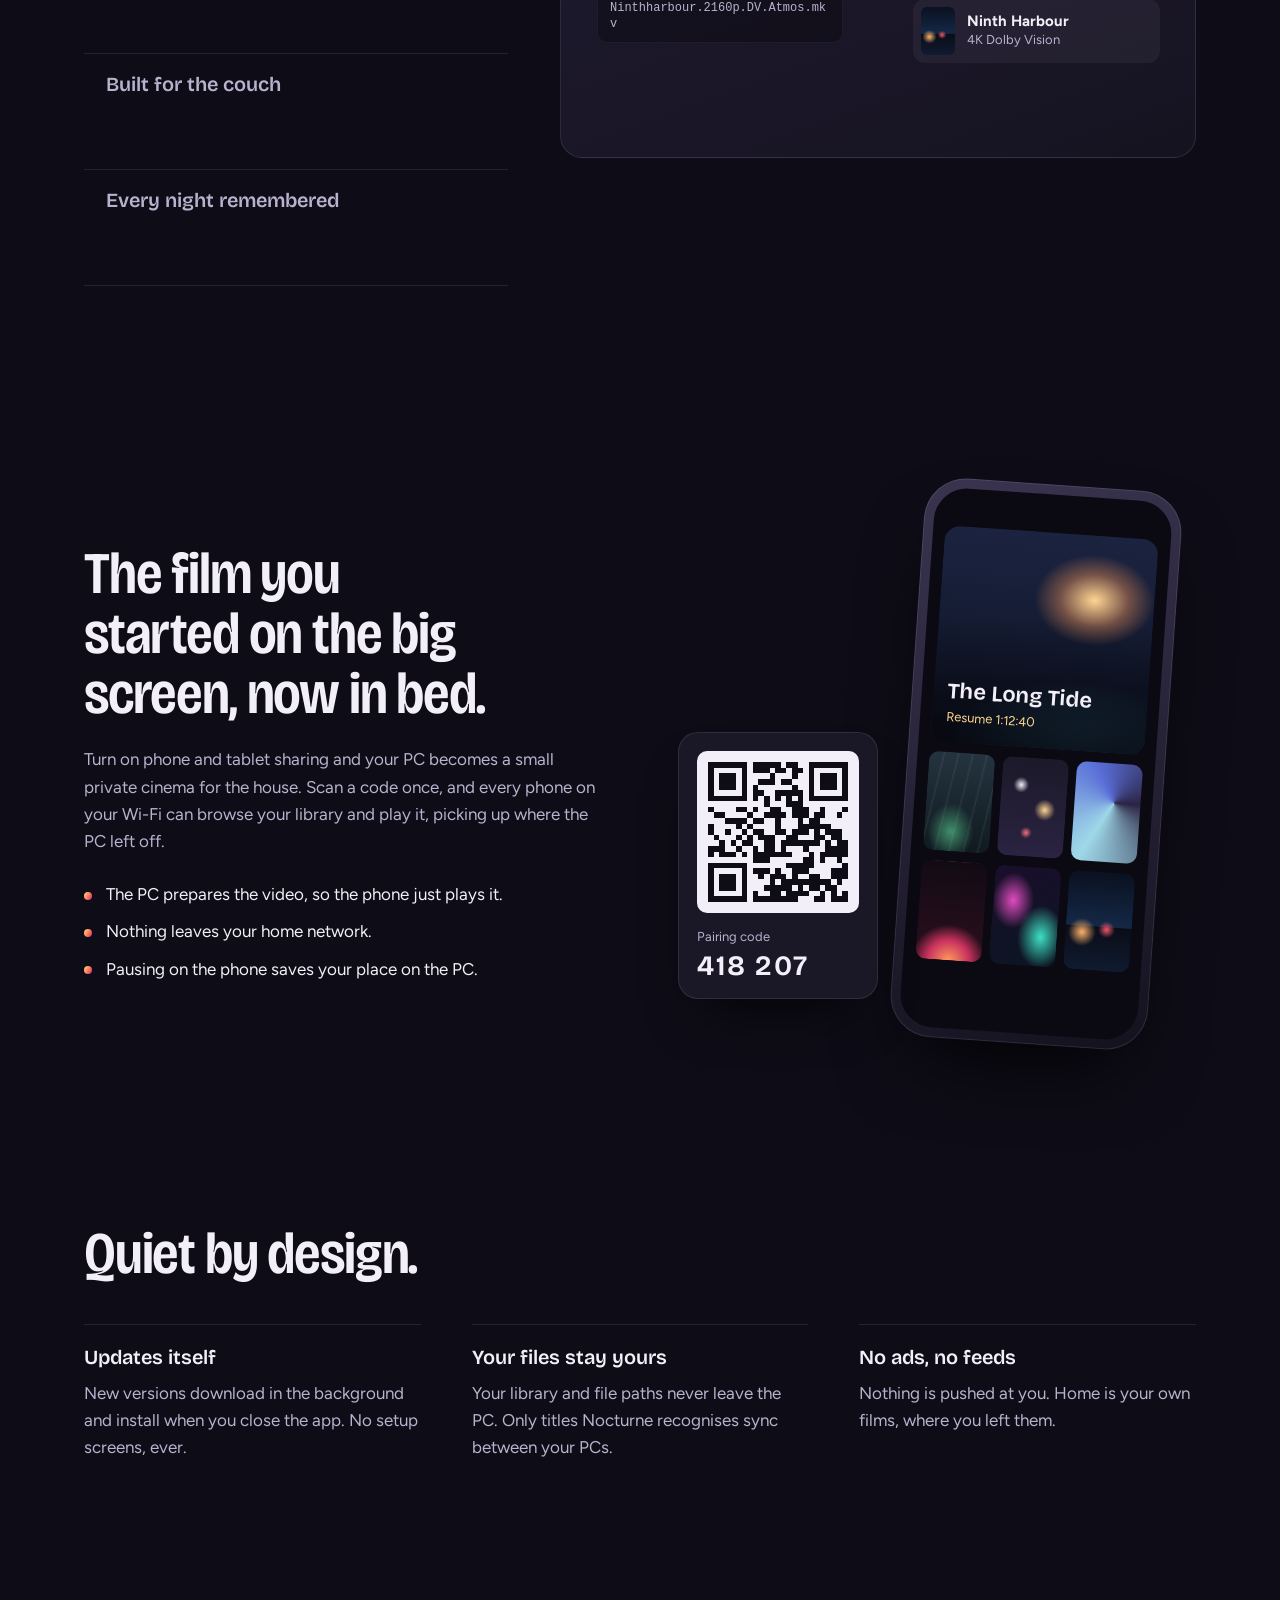
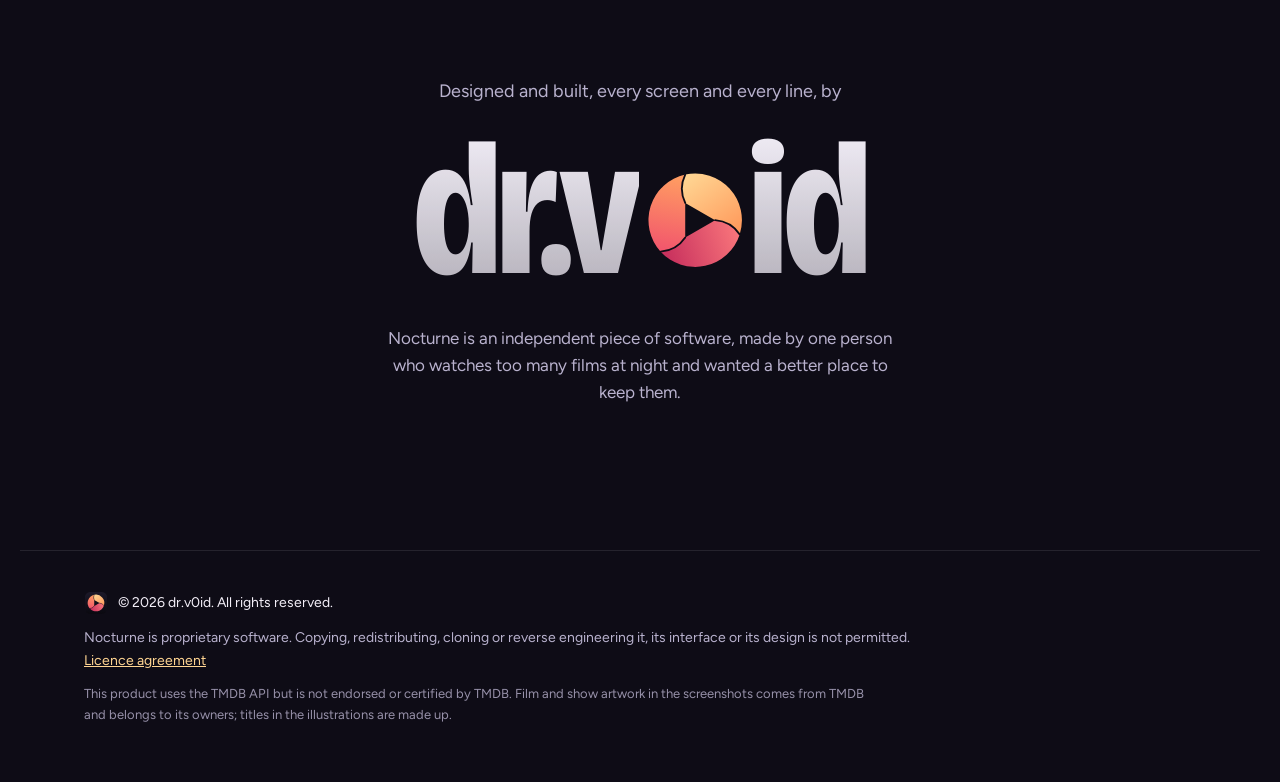
==== commit 0264f636: "Fresh site for Nocturne 1.0" ====
--- a/index.html
+++ b/index.html
@@ -28,7 +28,6 @@
       <a href="#look">Tour</a>
       <a href="#features">Features</a>
       <a href="#phone">Phone</a>
-      <a href="#whats-new">What's new</a>
       <a href="#maker">Maker</a>
     </nav>
   </header>
@@ -43,7 +42,6 @@
         <div class="hero-actions">
           <a class="button" href="#inside">Look inside</a>
           <p class="hero-status"><span class="pulse" aria-hidden="true"></span>In private preview. Opening to everyone soon.</p>
-          <a class="version" id="version" href="#whats-new" hidden></a>
         </div>
       </div>
       <div class="hero-iris" aria-hidden="true">
@@ -234,17 +232,6 @@
         <div><dt>Your files stay yours</dt><dd>Your library and file paths never leave the PC. Only titles Nocturne recognises sync between your PCs.</dd></div>
         <div><dt>No ads, no feeds</dt><dd>Nothing is pushed at you. Home is your own films, where you left them.</dd></div>
       </dl>
-    </section>
-
-    <!-- What's new -->
-    <section class="news" id="whats-new" aria-live="polite">
-      <div class="section-head">
-        <h2>What's new</h2>
-        <p>Each version of Nocturne, as it reaches installed copies.</p>
-      </div>
-      <ol class="releases" id="releases">
-        <li class="release-empty">Release notes begin with the next version of Nocturne.</li>
-      </ol>
     </section>
 
     <!-- Maker -->
--- a/style.css
+++ b/style.css
@@ -342,20 +342,6 @@
 .promises dt { font: 600 1.25rem/1.25 var(--display); }
 .promises dd { margin: 10px 0 0; color: var(--mist); }
 
-/* Releases: a real sequence, so a timeline. */
-.news { padding: clamp(60px, 12vh, 140px) 0; }
-.releases { list-style: none; max-width: var(--max); margin: 48px auto 0; padding: 0 var(--gutter); }
-.release { display: grid; grid-template-columns: 180px minmax(0, 1fr); gap: 24px; padding: 28px 0; border-top: 1px solid var(--line); }
-.release:last-child { border-bottom: 1px solid var(--line); }
-.release-version { font: 650 1.75rem/1 var(--display); }
-.release-date { display: block; margin-top: 8px; color: var(--mist); font-size: 0.875rem; font-family: var(--text); font-weight: 400; }
-.release-body { max-width: 44em; color: var(--mist); }
-.release-body h3 { color: var(--paper); font-size: 1.125rem; margin: 18px 0 6px; }
-.release-body h3:first-child { margin-top: 0; }
-.release-body ul { margin: 0; padding-left: 20px; display: flex; flex-direction: column; gap: 6px; }
-.release-body strong { color: var(--paper); font-weight: 600; }
-.release-empty { color: var(--mist); padding: 28px 0; border-top: 1px solid var(--line); border-bottom: 1px solid var(--line); }
-
 /* Maker */
 .maker { max-width: var(--max); margin: 0 auto; padding: clamp(80px, 16vh, 180px) var(--gutter); text-align: center; }
 .maker-lead { color: var(--mist); font-size: 1.125rem; }
@@ -401,22 +387,6 @@
   opacity: 0.3;
   transform: scale(1.15);
 }
-.version {
-  display: inline-flex;
-  align-items: center;
-  gap: 8px;
-  padding: 6px 14px 6px 6px;
-  border-radius: 999px;
-  border: 1px solid var(--line);
-  background: rgba(28, 25, 41, 0.6);
-  color: var(--mist);
-  font-size: 0.875rem;
-  text-decoration: none;
-  transition: border-color 0.2s, color 0.2s;
-}
-.version b { padding: 3px 9px; border-radius: 999px; background: var(--iris); color: var(--night); font-weight: 700; }
-.version:hover { color: var(--paper); border-color: rgba(255, 213, 146, 0.4); }
-.version[hidden] { display: none; }
 
 /* A closer look: real screens taking turns */
 .look { padding: clamp(60px, 10vh, 120px) 0 clamp(40px, 6vh, 80px); }
@@ -492,7 +462,6 @@
   .panel { position: relative; inset: auto; min-height: 340px; }
   .phone { grid-template-columns: 1fr; }
   .promises { grid-template-columns: 1fr; }
-  .release { grid-template-columns: 1fr; gap: 12px; }
   .look-tabs { grid-template-columns: 1fr 1fr; }
   .reveal { height: 170vh; }
 }
